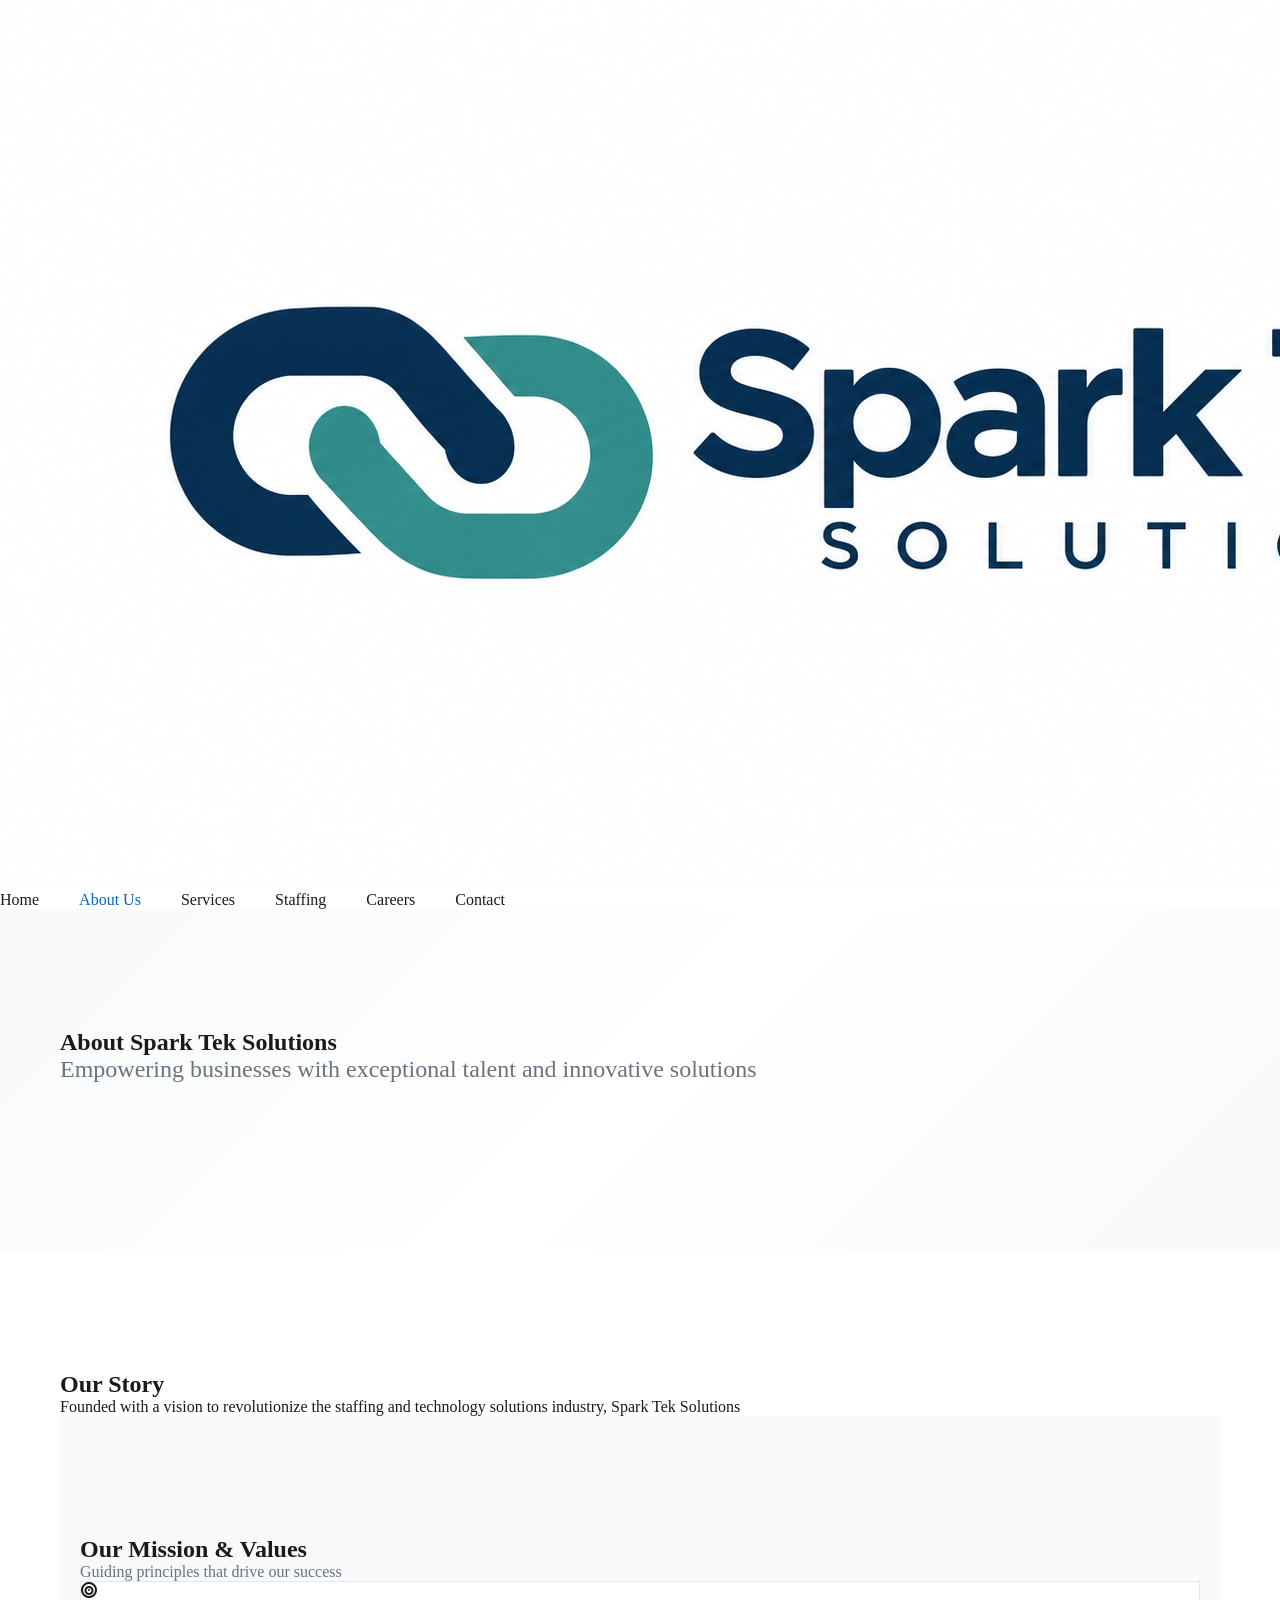
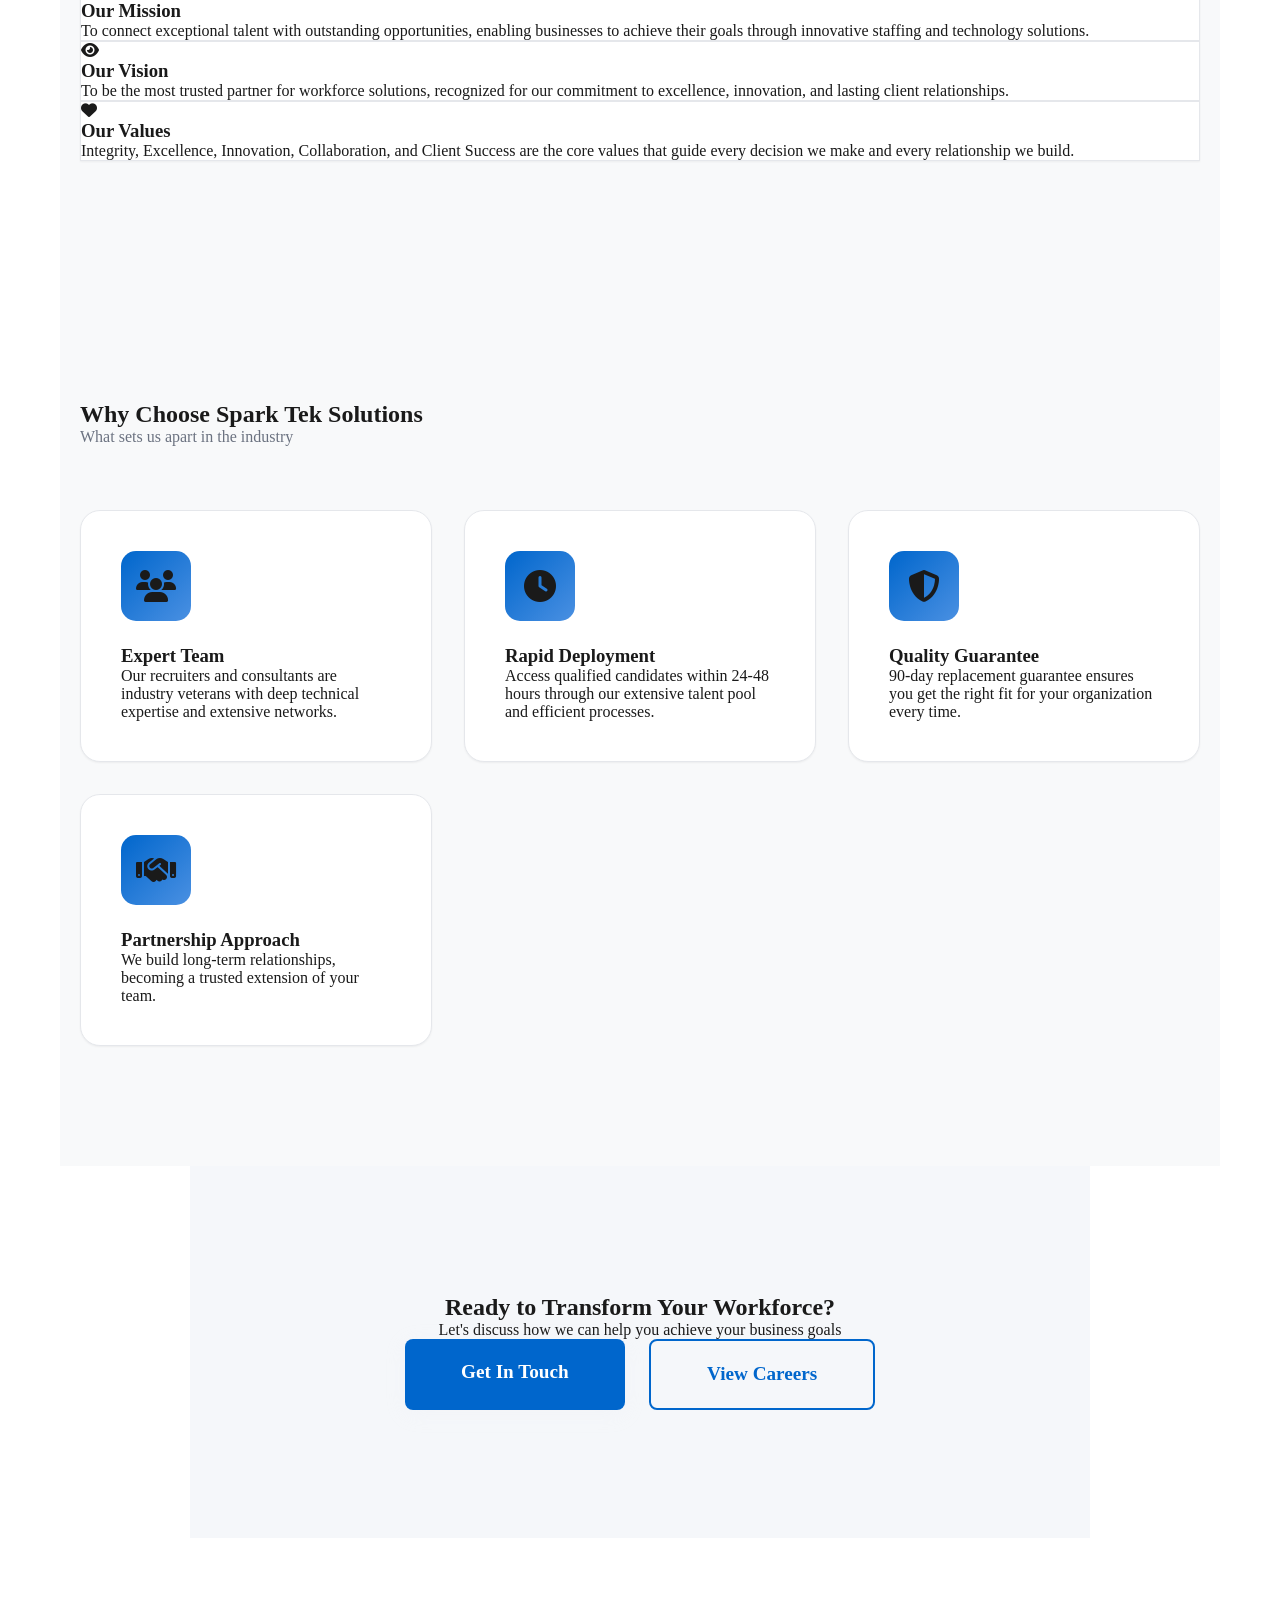
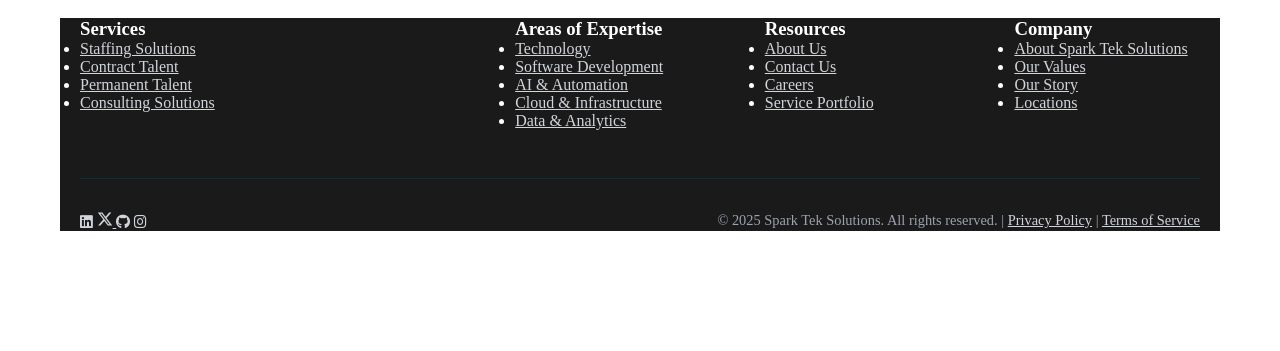
==== about.html @ add884c4 "Initial commit: Spark Tek Solutions website" ====
<!DOCTYPE html>
<html lang="en">

<head>
    <meta charset="UTF-8">
    <meta name="viewport" content="width=device-width, initial-scale=1.0, viewport-fit=cover">
    <meta name="description"
        content="About Spark Tek Solutions - Learn about our mission, values, and expert team dedicated to delivering exceptional staffing and technology solutions.">
    <meta http-equiv="X-UA-Compatible" content="IE=edge">
    <meta property="og:title" content="About Us - Spark Tek Solutions">
    <meta property="og:description" content="Empowering businesses with exceptional talent and innovative solutions">
    <meta property="og:type" content="website">
    <title>About Us - Spark Tek Solutions</title>

    <!-- Preconnect for performance -->
    <link rel="preconnect" href="https://fonts.googleapis.com">
    <link rel="preconnect" href="https://fonts.gstatic.com" crossorigin>
    <link rel="preconnect" href="https://images.unsplash.com">

    <!-- Google Fonts -->
    <link href="https://fonts.googleapis.com/css2?family=Roboto:wght@300;400;500;700;900&display=swap" rel="stylesheet">
    <link href="https://fonts.googleapis.com/css2?family=Open+Sans:wght@300;400;600;700;800&display=swap"
        rel="stylesheet">

    <!-- Font Awesome -->
    <link rel="stylesheet" href="https://cdnjs.cloudflare.com/ajax/libs/font-awesome/6.4.0/css/all.min.css">

    <!-- Main Stylesheet -->
    <link rel="stylesheet" href="styles.css">
    <link rel="stylesheet" href="light-theme.css">
</head>

<body>
    <!-- Header -->
    <header>
        <nav>
            <div class="logo">
                <img src="images/Logo_Spark_Tek_Solutions.jpeg" alt="Spark Tek Solutions">
                <span class="logo-text">Spark Tek Solutions</span>
            </div>
            <ul class="nav-menu" id="navMenu">
                <li><a href="index.html" class="nav-link">Home</a></li>
                <li><a href="about.html" class="nav-link active">About Us</a></li>
                <li><a href="services.html" class="nav-link">Services</a></li>
                <li><a href="index.html#staffing" class="nav-link">Staffing</a></li>
                <li><a href="careers.html" class="nav-link">Careers</a></li>
                <li><a href="contact.html" class="nav-link">Contact</a></li>
            </ul>
            <div class="hamburger" id="hamburger">
                <span></span>
                <span></span>
                <span></span>
            </div>
        </nav>
    </header>

    <!-- Page Hero -->
    <section class="page-hero">
        <div class="container">
            <h1>About Spark Tek Solutions</h1>
            <p class="hero-subtitle">Empowering businesses with exceptional talent and innovative solutions</p>
        </div>
    </section>

    <!-- Company Overview -->
    <section class="about-intro">
        <div class="container">
            <div class="about-content">
                <div class="about-text">
                    <h2>Our Story</h2>
                    <p>Founded with a vision to revolutionize the staffing and technology solutions industry, Spark Tek Solutions
                        <!-- Mission & Values -->
                    <section class="mission-values">
                        <div class="container">
                            <div class="section-title">
                                <h2>Our Mission & Values</h2>
                                <p class="section-subtitle">Guiding principles that drive our success</p>
                            </div>
                            <div class="values-grid">
                                <div class="value-card">
                                    <div class="value-icon">
                                        <i class="fas fa-bullseye"></i>
                                    </div>
                                    <h3>Our Mission</h3>
                                    <p>To connect exceptional talent with outstanding opportunities, enabling businesses
                                        to achieve
                                        their goals through innovative staffing and technology solutions.</p>
                                </div>
                                <div class="value-card">
                                    <div class="value-icon">
                                        <i class="fas fa-eye"></i>
                                    </div>
                                    <h3>Our Vision</h3>
                                    <p>To be the most trusted partner for workforce solutions, recognized for our
                                        commitment to
                                        excellence, innovation, and lasting client relationships.</p>
                                </div>
                                <div class="value-card">
                                    <div class="value-icon">
                                        <i class="fas fa-heart"></i>
                                    </div>
                                    <h3>Our Values</h3>
                                    <p>Integrity, Excellence, Innovation, Collaboration, and Client Success are the core
                                        values that
                                        guide every decision we make and every relationship we build.</p>
                                </div>
                            </div>
                        </div>
                    </section>

                    <!-- Why Choose Us -->
                    <section class="why-choose-us">
                        <div class="container">
                            <div class="section-title">
                                <h2>Why Choose Spark Tek Solutions</h2>
                                <p class="section-subtitle">What sets us apart in the industry</p>
                            </div>
                            <div class="features-grid">
                                <div class="feature-card fade-in-up">
                                    <div class="feature-icon">
                                        <i class="fas fa-users"></i>
                                    </div>
                                    <h3>Expert Team</h3>
                                    <p>Our recruiters and consultants are industry veterans with deep technical
                                        expertise and extensive
                                        networks.</p>
                                </div>
                                <div class="feature-card fade-in-up">
                                    <div class="feature-icon">
                                        <i class="fas fa-clock"></i>
                                    </div>
                                    <h3>Rapid Deployment</h3>
                                    <p>Access qualified candidates within 24-48 hours through our extensive talent pool
                                        and efficient
                                        processes.</p>
                                </div>
                                <div class="feature-card fade-in-up">
                                    <div class="feature-icon">
                                        <i class="fas fa-shield-alt"></i>
                                    </div>
                                    <h3>Quality Guarantee</h3>
                                    <p>90-day replacement guarantee ensures you get the right fit for your organization
                                        every time.</p>
                                </div>
                                <div class="feature-card fade-in-up">
                                    <div class="feature-icon">
                                        <i class="fas fa-handshake"></i>
                                    </div>
                                    <h3>Partnership Approach</h3>
                                    <p>We build long-term relationships, becoming a trusted extension of your team.</p>
                                </div>
                            </div>
                        </div>
                    </section>

                    <!-- CTA Section -->
                    <section class="cta-section">
                        <div class="container">
                            <div class="cta-content">
                                <h2>Ready to Transform Your Workforce?</h2>
                                <p>Let's discuss how we can help you achieve your business goals</p>
                                <div class="cta-buttons">
                                    <a href="contact.html" class="btn btn-primary btn-large">Get In Touch</a>
                                    <a href="careers.html" class="btn btn-secondary btn-large">View Careers</a>
                                </div>
                            </div>
                        </div>
                    </section>

                    <!-- Footer -->
                    <footer>
                        <div class="container">
                            <div class="footer-content">
                                <div class="footer-section">
                                    <h3>Services</h3>
                                    <ul>
                                        <li><a href="index.html#staffing">Staffing Solutions</a></li>
                                        <li><a href="index.html#staffing">Contract Talent</a></li>
                                        <li><a href="index.html#staffing">Permanent Talent</a></li>
                                        <li><a href="services.html">Consulting Solutions</a></li>
                                    </ul>
                                </div>
                                <div class="footer-section">
                                    <h3>Areas of Expertise</h3>
                                    <ul>
                                        <li><a href="index.html#staffing">Technology</a></li>
                                        <li><a href="services.html">Software Development</a></li>
                                        <li><a href="services.html">AI & Automation</a></li>
                                        <li><a href="services.html">Cloud & Infrastructure</a></li>
                                        <li><a href="services.html">Data & Analytics</a></li>
                                    </ul>
                                </div>
                                <div class="footer-section">
                                    <h3>Resources</h3>
                                    <ul>
                                        <li><a href="about.html">About Us</a></li>
                                        <li><a href="contact.html">Contact Us</a></li>
                                        <li><a href="careers.html">Careers</a></li>
                                        <li><a href="services.html">Service Portfolio</a></li>
                                    </ul>
                                </div>
                                <div class="footer-section">
                                    <h3>Company</h3>
                                    <ul>
                                        <li><a href="about.html">About Spark Tek Solutions</a></li>
                                        <li><a href="about.html">Our Values</a></li>
                                        <li><a href="about.html">Our Story</a></li>
                                        <li><a href="contact.html">Locations</a></li>
                                    </ul>
                                </div>
                            </div>
                            <div class="footer-bottom">
                                <div class="social-links">
                                    <a href="https://www.linkedin.com/company/usaurasolutions/" target="_blank"
                                        rel="noopener" aria-label="LinkedIn"><i class="fab fa-linkedin"></i></a>
                                    <a href="#" aria-label="X (Twitter)">
                                        <svg style="width: 16px; height: 16px; fill: currentColor;" viewBox="0 0 24 24"
                                            xmlns="http://www.w3.org/2000/svg">
                                            <path
                                                d="M18.244 2.25h3.308l-7.227 8.26 8.502 11.24H16.17l-5.214-6.817L4.99 21.75H1.68l7.73-8.835L1.254 2.25H8.08l4.713 6.231zm-1.161 17.52h1.833L7.084 4.126H5.117z" />
                                        </svg>
                                    </a>
                                    <a href="#" aria-label="GitHub"><i class="fab fa-github"></i></a>
                                    <a href="https://www.instagram.com/usaurasolutions?utm_source=qr&igsh=MTZ1OTdybnFpcWcwOQ=="
                                        target="_blank" rel="noopener" aria-label="Instagram"><i
                                            class="fab fa-instagram"></i></a>
                                </div>
                                <p>&copy; 2025 Spark Tek Solutions. All rights reserved. | <a href="#">Privacy Policy</a>
                                    | <a href="#">Terms of Service</a></p>
                            </div>
                        </div>
                    </footer>

                    <!-- JavaScript -->
                    <script src="script.js"></script>
</body>

</html>
---- styles.css ----
--transition: all 0.3s cubic-bezier(0.4, 0, 0.2, 1);
}

/* ==================== */
/* Custom Cursor */
/* ==================== */
.custom-cursor,
.cursor-follower {
    position: fixed;
    border-radius: 50%;
    pointer-events: none;
    z-index: 9999;
    mix-blend-mode: difference;
    transition: opacity 0.3s ease;
}

.custom-cursor {
    width: 10px;
    height: 10px;
    background: var(--text-primary);
    transform: translate(-50%, -50%);
}

.cursor-follower {
    width: 40px;
    height: 40px;
    border: 2px solid var(--text-primary);
    transform: translate(-50%, -50%);
    transition: width 0.3s ease, height 0.3s ease, border-color 0.3s ease;
}

.custom-cursor.cursor-hover {
    transform: translate(-50%, -50%) scale(1.5);
}

.cursor-follower.cursor-hover {
    width: 60px;
    height: 60px;
    border-color: var(--primary-color);
}

/* Hide default cursor */
body,
a,
button,
input,
textarea {
    cursor: none !important;
}

/* Show default cursor on mobile/tablet */
@media (max-width: 968px) {

    body,
    a,
    button,
    input,
    textarea {
        cursor: auto !important;
    }

    .custom-cursor,
    .cursor-follower {
        display: none;
    }
}

/* ==================== */
/* Reset & Base Styles */
/* ==================== */
* {
    margin: 0;
    padding: 0;
    box-sizing: border-box;
}

html {
    scroll-behavior: smooth;
    scroll-padding-top: 80px;
    font-size: 16px;
}

@media (prefers-reduced-motion: no-preference) {
    html {
        position: fixed;
        top: 0;
        left: 0;
        width: 100%;
        height: 100%;
        overflow: hidden;
        z-index: 0;
        pointer-events: none;
    }

    .shape {
        position: absolute;
        filter: blur(90px);
        opacity: 0.25;
        animation: floatShape 25s ease-in-out infinite;
    }

    .shape-1 {
        width: 500px;
        height: 500px;
        background: radial-gradient(circle, rgba(6, 182, 212, 0.25) 0%, transparent 70%);
        top: 5%;
        left: -5%;
        animation-duration: 30s;
    }

    .shape-2 {
        width: 600px;
        height: 600px;
        background: radial-gradient(circle, rgba(6, 182, 212, 0.2) 0%, transparent 70%);
        top: 50%;
        right: -5%;
        animation-duration: 35s;
        animation-delay: 5s;
    }

    .shape-3 {
        width: 450px;
        height: 450px;
        background: radial-gradient(circle, rgba(59, 130, 246, 0.18) 0%, transparent 70%);
        bottom: 10%;
        left: 10%;
        animation-duration: 32s;
        animation-delay: 10s;
    }

    .shape-4 {
        width: 550px;
        height: 550px;
        background: radial-gradient(circle, rgba(6, 182, 212, 0.22) 0%, transparent 70%);
        top: 35%;
        right: 15%;
        animation-duration: 38s;
        animation-delay: 3s;
    }

    @keyframes floatShape {

        0%,
        100% {
            transform: translate(0, 0) scale(1) rotate(0deg);
        }

        25% {
            transform: translate(40px, -40px) scale(1.1) rotate(5deg);
        }

        50% {
            transform: translate(-30px, -50px) scale(0.95) rotate(-3deg);
        }

        75% {
            transform: translate(50px, 30px) scale(1.05) rotate(8deg);
        }
    }

    .container {
        max-width: 1200px;
        margin: 0 auto;
        padding: 0 20px;
        position: relative;
        z-index: 1;
    }

    /* ==================== */
    /* Navigation */
    /* ==================== */
    .navbar {
        position: fixed;
        top: 0;
        left: 0;
        width: 100%;
        transform: scale(1.05);
    }

    .logo-text-fallback {
        font-size: 1.5rem;
        font-weight: 700;
        background: var(--accent-gradient);
        -webkit-background-clip: text;
        -webkit-text-fill-color: transparent;
        background-clip: text;
        letter-spacing: -0.5px;
        display: none;
    }

    .logo-text {
        display: none;
    }

    .nav-menu {
        display: flex;
        list-style: none;
        gap: 2.5rem;
        align-items: center;
    }

    .btn-nav-cta {
        background: var(--accent-gradient);
        color: var(--text-primary) !important;
        padding: 0.7rem 1.5rem;
        border-radius: 6px;
        font-weight: 600;
        transition: var(--transition);
    }

    .btn-nav-cta:hover {
        transform: translateY(-2px);
        box-shadow: 0 5px 20px rgba(6, 182, 212, 0.4);
    }

    .btn-nav-cta::after {
        display: none;
    }

    .nav-link {
        color: var(--text-secondary);
        text-decoration: none;
        font-weight: 500;
        transition: var(--transition);
        position: relative;
    }

    .nav-link::after {
        content: '';
        position: absolute;
        bottom: -5px;
        left: 0;
        width: 0;
        height: 2px;
        background: var(--accent-gradient);
        transition: var(--transition);
    }

    .nav-link:hover {
        color: #c084fc;
    }

    .nav-link:hover::after {
        width: 100%;
    }

    .hamburger {
        display: none;
        flex-direction: column;
        gap: 5px;
        cursor: pointer;
    }

    .hamburger span {
        width: 25px;
        height: 3px;
        background: var(--text-primary);
        transition: var(--transition);
    }

    /* ==================== */
    /* Hero Section */
    /* ==================== */
    .hero {
        position: relative;
        min-height: 100vh;
        display: flex;
        align-items: center;
        justify-content: center;
        overflow: hidden;
        padding-top: 80px;
    }

    .hero-video-bg {
        position: absolute;
        top: 0;
        left: 50%;
        transform: translateX(-50%);
        width: 80%;
        height: 120%;
        object-fit: cover;
        z-index: -2;
        opacity: 0.4;
    }

    .hero-logo-container {
        display: none;
    }

    .hero-logo {
        display: none;
    }

    .hero-background {
        position: absolute;
        top: 0;
        left: 0;
        width: 100%;
        height: 100%;
        background:
            linear-gradient(135deg, rgba(17, 24, 39, 0.92) 0%, rgba(31, 41, 55, 0.88) 50%, rgba(17, 24, 39, 0.92) 100%);
        background-size: cover;
        background-position: center;
        z-index: -1;
        overflow: hidden;
    }

    .hero-title-main {
        font-size: 3rem;
        font-weight: 600;
        line-height: 1.3;
        color: #FFFFFF;
        text-align: center;
        margin-bottom: 1.5rem;
        text-shadow: 0 2px 12px rgba(0, 0, 0, 0.3);
        max-width: 1100px;
        margin-left: auto;
        margin-right: auto;
        padding: 0 20px;
        letter-spacing: -0.02em;
    }

    .hero-subtitle-main {
        font-size: 1.25rem;
        font-weight: 400;
        color: rgba(255, 255, 255, 0.85);
        text-align: center;
        margin-bottom: 2rem;
        text-shadow: 0 2px 10px rgba(0, 0, 0, 0.2);
        letter-spacing: 0.01em;
    }

    .hero-background::before {
        content: '';
        position: absolute;
        top: 0;
        left: 0;
        right: 0;
        bottom: 0;
        background:
            repeating-linear-gradient(0deg, transparent, transparent 2px, rgba(6, 182, 212, 0.01) 2px, rgba(6, 182, 212, 0.01) 4px),
            repeating-linear-gradient(90deg, transparent, transparent 2px, rgba(14, 165, 233, 0.01) 2px, rgba(14, 165, 233, 0.01) 4px);
        background-size: 100px 100px;
        opacity: 0.5;
    }

    .hero-background::after {
        content: '';
        position: absolute;
        top: 50%;
        left: 50%;
        transform: translate(-50%, -50%);
        width: 800px;
        height: 800px;
        background:
            radial-gradient(circle at 30% 40%, rgba(6, 182, 212, 0.15) 0%, transparent 40%),
            radial-gradient(circle at 70% 60%, rgba(6, 182, 212, 0.12) 0%, transparent 40%);
        animation: pulse 8s ease-in-out infinite;
        filter: blur(60px);
    }

    @keyframes pulse {

        0%,
        100% {
            transform: translate(-50%, -50%) scale(1);
            opacity: 0.6;
        }

        50% {
            transform: translate(-50%, -50%) scale(1.15);
            opacity: 0.9;
        }
    }

    .hero-content {
        text-align: center;
        z-index: 1;
        animation: fadeInUp 1s ease-out;
        transition: transform 0.15s ease-out;
        will-change: transform;
        max-width: 1000px;
        margin: 0 auto;
    }

    .hero-badge {
        display: inline-block;
        padding: 0.6rem 1.5rem;
        background: rgba(6, 182, 212, 0.12);
        border: 1px solid rgba(6, 182, 212, 0.3);
        border-radius: 50px;
        color: #c084fc;
        font-size: 0.9rem;
        font-weight: 600;
        letter-spacing: 0.5px;
        margin-bottom: 2rem;
        text-transform: uppercase;
    }

    .hero-subtitle-new {
        font-size: 1.2rem;
        color: var(--text-secondary);
        margin-bottom: 3rem;
        line-height: 1.8;
        max-width: 800px;
        margin-left: auto;
        margin-right: auto;
    }

    .btn-secondary-new {
        background: transparent;
        color: var(--text-primary);
        border: 2px solid rgba(160, 160, 184, 0.3);
        padding: 1.2rem 3rem;
        border-radius: 8px;
        text-decoration: none;
        font-weight: 600;
        transition: all 0.3s ease;
        cursor: none !important;
        font-size: 1.1rem;
        display: inline-block;
    }

    .btn-secondary-new:hover {
        border-color: var(--text-primary);
        background: rgba(6, 182, 212, 0.08);
        transform: translateY(-2px);
    }

    .trust-badges {
        display: flex;
        gap: 3rem;
        justify-content: center;
        margin-top: 4rem;
        flex-wrap: wrap;
    }

    .trust-item {
        display: flex;
        align-items: center;
        gap: 0.8rem;
        color: var(--text-secondary);
        font-size: 0.95rem;
    }

    .trust-item i {
        color: var(--secondary-color);
        font-size: 1.2rem;
    }

    @keyframes fadeInUp {
        from {
            opacity: 0;
            transform: translateY(30px);
        }

        to {
            opacity: 1;
            transform: translateY(0);
        }
    }

    .hero-title {
        font-size: 5rem;
        font-weight: 700;
        margin-bottom: 2rem;
        line-height: 1.1;
        max-width: 1100px;
        color: var(--text-primary);
    }

    .gradient-text {
        background: var(--accent-gradient);
        -webkit-background-clip: text;
        -webkit-text-fill-color: transparent;
        background-clip: text;
    }

    .hero-subtitle {
        font-size: 1.5rem;
        color: var(--text-secondary);
        margin-bottom: 3rem;
        font-weight: 400;
    }

    .hero-description {
        font-size: 1.2rem;
        color: var(--text-secondary);
        max-width: 700px;
        margin: 0 auto 2.5rem;
        line-height: 1.8;
    }

    .hero-buttons {
        display: flex;
        gap: 1.5rem;
        justify-content: center;
        flex-wrap: wrap;
    }

    .btn {
        padding: 1.2rem 3rem;
        border-radius: 8px;
        text-decoration: none;
        font-weight: 600;
        transition: all 0.3s ease;
        cursor: none !important;
        border: none;
        font-size: 1.1rem;
        display: inline-block;
        will-change: transform;
    }

    .btn-primary {
        background: var(--text-primary);
        color: var(--dark-bg);
        box-shadow: 0 4px 20px rgba(232, 232, 240, 0.15);
    }

    .btn-primary:hover {
        transform: translateY(-2px);
        box-shadow: 0 6px 30px rgba(232, 232, 240, 0.25);
        background: #f5f5f7;
    }

    .btn-large {
        padding: 1.4rem 3.5rem;
        font-size: 1.2rem;
    }

    .btn-full {
        width: 100%;
    }

    .scroll-indicator {
        position: absolute;
        bottom: 30px;
        left: 50%;
        transform: translateX(-50%);
        animation: bounce 2s infinite;
    }

    .scroll-indicator i {
        font-size: 2rem;
        color: var(--primary-color);
    }

    @keyframes bounce {

        0%,
        20%,
        50%,
        80%,
        100% {
            transform: translateX(-50%) translateY(0);
        }

        40% {
            transform: translateX(-50%) translateY(-10px);
        }

        60% {
            transform: translateX(-50%) translateY(-5px);
        }
    }

    /* ==================== */
    /* Section Styles */
    /* ==================== */
    section {
        padding: 120px 0;
    }

    .large-title {
        font-size: 3.5rem;
        font-weight: 600;
        line-height: 1.2;
        max-width: 1100px;
        margin: 0 auto;
        text-align: center;
        color: var(--text-primary);
    }

    .large-title-dark {
        font-size: 3.5rem;
        font-weight: 600;
        line-height: 1.2;
        max-width: 900px;
        margin-bottom: 2rem;
        color: var(--text-primary);
    }

    .section-title-white {
        font-size: 3rem;
        font-weight: 600;
        margin-bottom: 3rem;
        color: var(--text-primary);
    }

    /* ==================== */
    /* Stats Bar */
    /* ==================== */
    .stats-bar {
        background: var(--card-bg);
        padding: 60px 0;
        border-top: 1px solid rgba(6, 182, 212, 0.12);
        border-bottom: 1px solid rgba(6, 182, 212, 0.12);
    }

    .stats-bar-grid {
        display: grid;
        grid-template-columns: repeat(4, 1fr);
        gap: 3rem;
        text-align: center;
    }

    .stat-item {
        padding: 1rem;
    }

    .stat-value {
        font-size: 3.5rem;
        font-weight: 700;
        background: var(--accent-gradient);
        -webkit-background-clip: text;
        -webkit-text-fill-color: transparent;
        background-clip: text;
        margin-bottom: 0.5rem;
    }

    .stat-label {
        font-size: 1rem;
        color: var(--text-secondary);
        text-transform: uppercase;
        letter-spacing: 1px;
        font-weight: 500;
    }

    /* ==================== */
    /* Intro Section */
    /* ==================== */
    .intro-section {
        padding: 100px 0 60px;
        background: var(--dark-bg);
    }

    .intro-subtitle {
        text-align: center;
        color: var(--text-secondary);
        font-size: 1.1rem;
        margin-top: 2rem;
        font-weight: 500;
    }

    .section-label {
        font-size: 0.85rem;
        color: var(--secondary-color);
        text-transform: uppercase;
        letter-spacing: 2px;
        font-weight: 700;
        margin-bottom: 1.5rem;
    }

    /* ==================== */
    /* Industries Section */
    /* ==================== */
    .industries-section {
        padding: 100px 0;
        background: var(--darker-bg);
        position: relative;
        overflow: hidden;
    }

    .industries-section::before {
        content: '';
        position: absolute;
        bottom: 0;
        left: 0;
        width: 100%;
        height: 100%;
        background-image:
            linear-gradient(90deg, rgba(6, 182, 212, 0.03) 1px, transparent 1px),
            linear-gradient(rgba(6, 182, 212, 0.03) 1px, transparent 1px);
        background-size: 80px 80px;
        opacity: 0.5;
    }

    .industries-section::after {
        content: '';
        position: absolute;
        top: 50%;
        right: 5%;
        width: 500px;
        height: 500px;
        background:
            radial-gradient(circle at center, rgba(59, 130, 246, 0.08) 0%, transparent 60%),
            url('data:image/svg+xml,<svg xmlns="http://www.w3.org/2000/svg" viewBox="0 0 200 200"><circle cx="100" cy="100" r="60" fill="none" stroke="rgba(6, 182, 212,0.1)" stroke-width="1"/><circle cx="100" cy="100" r="80" fill="none" stroke="rgba(6,182,212,0.08)" stroke-width="1"/><line x1="100" y1="40" x2="100" y2="20" stroke="rgba(6, 182, 212,0.15)" stroke-width="2"/><line x1="160" y1="100" x2="180" y2="100" stroke="rgba(6,182,212,0.12)" stroke-width="2"/><circle cx="100" cy="100" r="4" fill="rgba(6, 182, 212,0.3)"/></svg>');
        background-size: contain;
        animation: floatSlow 20s ease-in-out infinite;
        opacity: 0.6;
    }

    @keyframes floatSlow {

        0%,
        100% {
            transform: translate(0, 0) rotate(0deg);
        }

        50% {
            transform: translate(20px, -20px) rotate(10deg);
        }
    }

    .industries-grid {
        display: grid;
        grid-template-columns: repeat(auto-fit, minmax(200px, 1fr));
        gap: 2rem;
        margin-top: 3rem;
    }

    .industry-item {
        text-align: center;
        padding: 2rem 1rem;
        background: var(--card-bg);
        border-radius: 12px;
        border: 1px solid rgba(6, 182, 212, 0.12);
        transition: var(--transition);
    }

    .industry-item:hover {
        border-color: rgba(6, 182, 212, 0.4);
        transform: translateY(-5px);
        box-shadow: 0 10px 30px rgba(6, 182, 212, 0.2);
    }

    .industry-item i {
        font-size: 2.5rem;
        background: var(--accent-gradient);
        -webkit-background-clip: text;
        -webkit-text-fill-color: transparent;
        background-clip: text;
        margin-bottom: 1rem;
    }

    .industry-item h4 {
        color: var(--text-primary);
        font-size: 1.1rem;
        font-weight: 600;
    }

    /* ==================== */
    /* Services Section */
    /* ==================== */
    .services {
        background: var(--dark-bg);
        padding: 80px 0;
        position: relative;
        overflow: hidden;
    }

    .services::before {
        content: '';
        position: absolute;
        top: 0;
        left: 0;
        width: 100%;
        height: 100%;
        background-image:
            url('data:image/svg+xml,<svg xmlns="http://www.w3.org/2000/svg" viewBox="0 0 100 100"><path d="M10,50 L30,50 M70,50 L90,50 M50,10 L50,30 M50,70 L50,90" stroke="rgba(6, 182, 212,0.08)" stroke-width="1" fill="none"/><circle cx="50" cy="50" r="8" fill="none" stroke="rgba(6,182,212,0.1)" stroke-width="1"/><circle cx="10" cy="50" r="3" fill="rgba(6, 182, 212,0.15)"/><circle cx="90" cy="50" r="3" fill="rgba(6,182,212,0.12)"/></svg>');
        background-size: 120px 120px;
        opacity: 0.3;
    }

    .services::after {
        content: '';
        position: absolute;
        bottom: 10%;
        right: 10%;
        width: 600px;
        height: 600px;
        background:
            radial-gradient(circle at center, rgba(6, 182, 212, 0.1) 0%, transparent 50%),
            conic-gradient(from 45deg at 50% 50%, transparent 0deg, rgba(6, 182, 212, 0.05) 120deg, transparent 240deg);
        border-radius: 50%;
        filter: blur(50px);
        animation: rotateGlow 35s linear infinite;
    }

    @keyframes rotateGlow {
        0% {
            transform: rotate(0deg);
        }

        100% {
            transform: rotate(360deg);
        }
    }

    .services-grid {
        display: grid;
        grid-template-columns: repeat(auto-fit, minmax(350px, 1fr));
        gap: 4rem 3rem;
        max-width: 1100px;
        margin: 0 auto;
    }

    .service-card {
        padding: 0;
        border: none;
        background: transparent;
        transition: transform 0.15s ease-out;
        will-change: transform;
    }

    .service-card:hover {
        transform: translateY(-5px) !important;
    }

    .service-icon-large {
        font-size: 2.5rem;
        color: var(--text-primary);
        margin-bottom: 1.5rem;
    }

    .service-title-large {
        font-size: 2rem;
        font-weight: 600;
        margin-bottom: 0.8rem;
        color: var(--text-primary);
        line-height: 1.3;
    }

    .service-subtitle {
        font-size: 1rem;
        color: var(--text-secondary);
        text-transform: uppercase;
        letter-spacing: 1.5px;
        margin-bottom: 1.2rem;
        font-weight: 600;
    }

    .service-description-large {
        color: var(--text-secondary);
        line-height: 1.7;
        font-size: 1.1rem;
    }

    /* ==================== */
    /* About Section */
    /* ==================== */
    .about {
        background: var(--darker-bg);
        padding: 120px 0;
    }

    .about-content-new {
        max-width: 900px;
        margin: 0 auto;
    }

    .about-text-new {
        text-align: left;
    }

    .about-description-large {
        color: var(--text-secondary);
        margin-bottom: 1.8rem;
        line-height: 1.9;
        font-size: 1.2rem;
    }

    .about-description-large strong {
        color: var(--primary-color);
        font-weight: 600;
    }

    /* ==================== */
    /* Customer Spotlight */
    /* ==================== */
    .customer-spotlight {
        background: var(--dark-bg);
        padding: 120px 0;
        position: relative;
        overflow: hidden;
    }

    .customer-spotlight::before {
        content: '';
        position: absolute;
        top: 0;
        left: 0;
        width: 100%;
        height: 100%;
        background-image:
            radial-gradient(circle at 20% 30%, rgba(6, 182, 212, 0.04) 1px, transparent 1px),
            radial-gradient(circle at 80% 70%, rgba(6, 182, 212, 0.04) 1px, transparent 1px);
        background-size: 60px 60px;
        background-position: 0 0, 30px 30px;
    }

    .customer-spotlight::after {
        content: '';
        position: absolute;
        top: 50%;
        left: 50%;
        transform: translate(-50%, -50%);
        width: 900px;
        height: 900px;
        background:
            radial-gradient(circle at 30% 40%, rgba(6, 182, 212, 0.06) 0%, transparent 35%),
            radial-gradient(circle at 70% 60%, rgba(6, 182, 212, 0.06) 0%, transparent 35%),
            url('data:image/svg+xml,<svg xmlns="http://www.w3.org/2000/svg" viewBox="0 0 200 200"><polygon points="100,20 180,180 20,180" fill="none" stroke="rgba(6, 182, 212,0.06)" stroke-width="1"/><circle cx="100" cy="100" r="70" fill="none" stroke="rgba(6,182,212,0.05)" stroke-width="1"/></svg>');
        background-size: 100% 100%, 100% 100%, contain;
        animation: morphBlobs 25s ease-in-out infinite;
        opacity: 0.7;
    }

    @keyframes morphBlobs {

        0%,
        100% {
            transform: translate(-50%, -50%) scale(1) rotate(0deg);
            opacity: 0.7;
        }

        50% {
            transform: translate(-48%, -52%) scale(1.08) rotate(5deg);
            opacity: 0.9;
        }
    }

    .spotlight-label {
        font-size: 0.85rem;
        color: var(--secondary-color);
        text-transform: uppercase;
        letter-spacing: 2px;
        margin-bottom: 1.5rem;
        font-weight: 700;
    }

    .spotlight-grid {
        display: grid;
        grid-template-columns: repeat(auto-fit, minmax(320px, 1fr));
        gap: 2.5rem;
        margin-top: 3rem;
    }

    .spotlight-card {
        background: var(--card-bg);
        padding: 2.5rem;
        border-radius: 16px;
        border: 1px solid rgba(6, 182, 212, 0.15);
        transition: transform 0.15s ease-out, border-color 0.3s ease, box-shadow 0.3s ease;
        will-change: transform;
    }

    .spotlight-card:hover {
        transform: translateY(-8px);
        border-color: rgba(6, 182, 212, 0.4);
        box-shadow: 0 12px 40px rgba(6, 182, 212, 0.25);
    }

    .company-header {
        display: flex;
        align-items: center;
        gap: 1rem;
        margin-bottom: 1.5rem;
    }

    .company-logo-icon {
        width: 50px;
        height: 50px;
        background: linear-gradient(135deg, rgba(6, 182, 212, 0.1) 0%, rgba(14, 165, 233, 0.1) 100%);
        border: 1px solid rgba(6, 182, 212, 0.2);
        border-radius: 10px;
        display: flex;
        align-items: center;
        justify-content: center;
        flex-shrink: 0;
    }

    .company-logo-icon i {
        font-size: 1.3rem;
        color: var(--secondary-color);
    }

    .company-name {
        font-size: 1.1rem;
        color: var(--text-primary);
        margin: 0 0 0.25rem 0;
        font-weight: 600;
    }

    .company-type {
        font-size: 0.85rem;
        color: var(--text-secondary);
        margin: 0;
    }

    .rating-stars {
        display: flex;
        align-items: center;
        gap: 0.3rem;
        margin-bottom: 1.5rem;
    }

    .rating-stars i {
        color: #fbbf24;
        font-size: 0.9rem;
    }

    .rating-score {
        margin-left: 0.5rem;
        color: var(--text-primary);
        font-weight: 600;
        font-size: 0.95rem;
    }

    .spotlight-quote {
        margin-bottom: 1.5rem;
    }

    .spotlight-quote i {
        font-size: 2rem;
        background: var(--accent-gradient);
        -webkit-background-clip: text;
        -webkit-text-fill-color: transparent;
        background-clip: text;
        opacity: 0.5;
    }

    .spotlight-text {
        font-size: 1rem;
        line-height: 1.7;
        color: var(--text-secondary);
        margin-bottom: 1.5rem;
    }

    .spotlight-author {
        font-size: 0.9rem;
        color: var(--text-primary);
        font-weight: 600;
        padding-top: 1.5rem;
        border-top: 1px solid rgba(6, 182, 212, 0.12);
        margin-bottom: 1.5rem;
    }

    .spotlight-author span {
        color: var(--text-secondary);
        font-weight: 400;
        font-size: 0.85rem;
    }

    .spotlight-results {
        display: flex;
        gap: 1.5rem;
        flex-wrap: wrap;
    }

    .result-item {
        display: flex;
        align-items: center;
        gap: 0.5rem;
        color: var(--text-secondary);
        font-size: 0.85rem;
    }

    .result-item i {
        color: var(--secondary-color);
        font-size: 0.9rem;
    }

    /* ==================== */
    /* Insights Section */
    /* ==================== */
    .insights-section {
        padding: 120px 0;
        background: var(--darker-bg);
        position: relative;
        overflow: hidden;
    }

    .insights-section::before {
        content: '';
        position: absolute;
        top: 0;
        left: 0;
        width: 100%;
        height: 100%;
        background-image:
            url('data:image/svg+xml,<svg xmlns="http://www.w3.org/2000/svg" viewBox="0 0 200 200"><rect x="20" y="20" width="160" height="160" fill="none" stroke="rgba(6, 182, 212,0.04)" stroke-width="1"/><rect x="40" y="40" width="120" height="120" fill="none" stroke="rgba(6,182,212,0.04)" stroke-width="1"/><line x1="100" y1="0" x2="100" y2="200" stroke="rgba(6, 182, 212,0.02)" stroke-width="1"/><line x1="0" y1="100" x2="200" y2="100" stroke="rgba(6,182,212,0.02)" stroke-width="1"/></svg>');
        background-size: 150px 150px;
        opacity: 0.6;
    }

    .insights-section::after {
        content: '';
        position: absolute;
        bottom: 15%;
        right: 10%;
        width: 500px;
        height: 500px;
        background:
            radial-gradient(ellipse at center, rgba(59, 130, 246, 0.1) 0%, transparent 60%),
            radial-gradient(circle at 30% 70%, rgba(6, 182, 212, 0.08) 0%, transparent 50%);
        filter: blur(60px);
        animation: floatSlow 18s ease-in-out infinite;
    }

    .insights-header {
        display: flex;
        justify-content: space-between;
        align-items: flex-end;
        margin-bottom: 4rem;
        flex-wrap: wrap;
        gap: 2rem;
    }

    .insights-grid {
        display: grid;
        grid-template-columns: repeat(auto-fit, minmax(350px, 1fr));
        gap: 3rem;
    }

    .insight-card {
        background: var(--card-bg);
        padding: 2.5rem;
        border-radius: 12px;
        border: 1px solid rgba(6, 182, 212, 0.12);
        transition: var(--transition);
    }

    .insight-card:hover {
        transform: translateY(-5px);
        border-color: rgba(6, 182, 212, 0.3);
        box-shadow: 0 10px 30px rgba(6, 182, 212, 0.18);
    }

    .insight-category {
        font-size: 0.75rem;
        color: var(--secondary-color);
        text-transform: uppercase;
        letter-spacing: 1.5px;
        font-weight: 700;
        margin-bottom: 1.5rem;
    }

    .insight-card h3 {
        font-size: 1.5rem;
        color: var(--text-primary);
        margin-bottom: 1rem;
        line-height: 1.4;
        font-weight: 600;
    }

    .insight-card p {
        color: var(--text-secondary);
        line-height: 1.7;
        margin-bottom: 1.5rem;
    }

    .insight-link {
        color: var(--primary-color);
        text-decoration: none;
        font-weight: 600;
        display: inline-flex;
        align-items: center;
        gap: 0.5rem;
        transition: var(--transition);
    }

    .insight-link:hover {
        gap: 0.8rem;
    }

    .insight-link i {
        font-size: 0.9rem;
    }

    /* ==================== */
    /* Contact Section */
    /* ==================== */
    .contact {
        background: var(--darker-bg);
        padding: 120px 0;
        position: relative;
        overflow: hidden;
    }

    .contact::before {
        content: '';
        position: absolute;
        top: 0;
        left: 0;
        width: 100%;
        height: 100%;
        background-image:
            radial-gradient(circle at 25% 25%, rgba(6, 182, 212, 0.03) 2px, transparent 2px),
            radial-gradient(circle at 75% 75%, rgba(6, 182, 212, 0.03) 2px, transparent 2px);
        background-size: 80px 80px;
        background-position: 0 0, 40px 40px;
    }

    .contact::after {
        content: '';
        position: absolute;
        top: 50%;
        left: 50%;
        transform: translate(-50%, -50%);
        width: 700px;
        height: 700px;
        background:
            conic-gradient(from 0deg at 50% 50%,
                rgba(6, 182, 212, 0.08) 0deg,
                transparent 90deg,
                rgba(6, 182, 212, 0.08) 180deg,
                transparent 270deg,
                rgba(6, 182, 212, 0.08) 360deg),
            radial-gradient(circle at center, rgba(59, 130, 246, 0.06) 0%, transparent 60%);
        border-radius: 50%;
        animation: spinGradient 30s linear infinite;
        filter: blur(70px);
    }

    @keyframes spinGradient {
        0% {
            transform: translate(-50%, -50%) rotate(0deg);
        }

        100% {
            transform: translate(-50%, -50%) rotate(360deg);
        }
    }

    .cta-section {
        text-align: center;
        max-width: 900px;
        margin: 0 auto 5rem;
    }

    .cta-label {
        font-size: 0.9rem;
        color: var(--text-secondary);
        text-transform: uppercase;
        letter-spacing: 2px;
        margin-bottom: 2rem;
        font-weight: 600;
    }

    .cta-title {
        font-size: 3.5rem;
        font-weight: 600;
        margin-bottom: 2rem;
        color: var(--text-primary);
        line-height: 1.2;
    }

    .cta-description {
        font-size: 1.2rem;
        color: var(--text-secondary);
        line-height: 1.8;
        margin-bottom: 3rem;
    }

    .contact-details-section {
        margin-top: 5rem;
    }

    .contact-grid-new {
        display: grid;
        grid-template-columns: repeat(3, 1fr);
        gap: 3rem;
        max-width: 900px;
        margin: 0 auto;
    }

    .contact-item-new {
        text-align: center;
    }

    .contact-icon-new {
        width: 60px;
        height: 60px;
        background: var(--card-bg);
        border: 1px solid rgba(6, 182, 212, 0.2);
        border-radius: 50%;
        display: flex;
        align-items: center;
        justify-content: center;
        margin: 0 auto 1.5rem;
    }

    .contact-icon-new i {
        font-size: 1.5rem;
        background: var(--accent-gradient);
        -webkit-background-clip: text;
        -webkit-text-fill-color: transparent;
        background-clip: text;
    }

    .contact-details-new h4 {
        margin-bottom: 0.8rem;
        color: var(--text-primary);
        font-size: 1.1rem;
    }

    .contact-details-new a,
    .contact-details-new p {
        color: var(--text-secondary);
        text-decoration: none;
        transition: var(--transition);
        font-size: 1rem;
    }

    .contact-details-new a:hover {
        color: var(--primary-color);
    }

    /* ==================== */
    /* Footer */
    /* ==================== */
    .footer {
        background: var(--dark-bg);
        border-top: 1px solid rgba(6, 182, 212, 0.12);
        padding: 5rem 0 2rem;
    }

    .footer-content {
        display: grid;
        grid-template-columns: 2fr 1fr 1fr 1fr;
        gap: 4rem;
        margin-bottom: 3rem;
    }

    .footer-logo-section {
        max-width: 350px;
    }

    .footer-logo-section .logo {
        margin-bottom: 1.5rem;
    }

    .footer-tagline {
        color: var(--primary-color);
        font-style: italic;
        font-size: 1rem;
        margin-bottom: 1rem;
        font-weight: 600;
    }

    .footer-description {
        color: var(--text-secondary);
        line-height: 1.7;
        margin-bottom: 2rem;
    }

    .social-links-footer {
        display: flex;
        gap: 1rem;
    }

    .social-links-footer .social-link {
        width: 40px;
        height: 40px;
        background: var(--card-bg);
        border: 1px solid rgba(6, 182, 212, 0.2);
        border-radius: 50%;
        display: flex;
        align-items: center;
        justify-content: center;
        color: var(--text-secondary);
        text-decoration: none;
        transition: var(--transition);
    }

    .social-links-footer .social-link:hover {
        background: var(--accent-gradient);
        color: white;
        border-color: transparent;
        transform: translateY(-3px);
    }

    .footer-links-group h4 {
        color: var(--text-primary);
        margin-bottom: 1.5rem;
        font-size: 1.1rem;
        font-weight: 700;
    }

    .footer-links-group ul {
        list-style: none;
    }

    .footer-links-group li {
        margin-bottom: 1rem;
    }

    .footer-links-group a {
        color: var(--text-secondary);
        text-decoration: none;
        transition: var(--transition);
        font-size: 0.95rem;
    }

    .footer-links-group a:hover {
        color: var(--primary-color);
        padding-left: 5px;
    }

    .footer-bottom {
        display: flex;
        justify-content: space-between;
        align-items: center;
        padding-top: 2rem;
        border-top: 1px solid rgba(6, 182, 212, 0.12);
        color: var(--text-secondary);
        font-size: 0.9rem;
        flex-wrap: wrap;
        gap: 2rem;
    }

    .footer-bottom-links {
        display: flex;
        gap: 2rem;
    }

    .footer-bottom-links a {
        color: var(--text-secondary);
        text-decoration: none;
        transition: var(--transition);
    }

    .footer-bottom-links a:hover {
        color: var(--primary-color);
    }

    /* ==================== */
    /* Responsive Design */
    /* ==================== */
    @media (max-width: 968px) {
        .nav-menu {
            position: fixed;
            top: 80px;
            left: -100%;
            flex-direction: column;
            background: rgba(10, 10, 20, 0.98);
            width: 100%;
            padding: 2rem;
            transition: var(--transition);
            border-bottom: 1px solid rgba(6, 182, 212, 0.2);
        }

        .nav-menu.active {
            left: 0;
        }

        .hamburger {
            display: flex;
        }

        .hero-title {
            font-size: 3rem;
        }

        .large-title,
        .large-title-dark,
        .section-title-white,
        .cta-title {
            font-size: 2.5rem;
        }

        .stats-bar-grid {
            grid-template-columns: repeat(2, 1fr);
            gap: 2rem;
        }

        .services-grid {
            grid-template-columns: 1fr;
        }

        .contact-grid-new {
            grid-template-columns: 1fr;
        }

        .industries-grid {
            grid-template-columns: repeat(2, 1fr);
        }

        .spotlight-grid {
            grid-template-columns: 1fr;
        }

        .insights-grid {
            grid-template-columns: 1fr;
        }

        .footer-content {
            grid-template-columns: 1fr;
            text-align: center;
        }

        .footer-logo-section {
            max-width: 100%;
            text-align: center;
        }

        .footer-logo-section .logo {
            justify-content: center;
        }

        .social-links-footer {
            justify-content: center;
        }

        .footer-bottom {
            flex-direction: column;
            text-align: center;
        }

        .footer-bottom-links {
            flex-direction: column;
            gap: 1rem;
        }
    }

    @media (max-width: 480px) {
        .hero-title {
            font-size: 2.2rem;
        }

        .hero-subtitle {
            font-size: 1.2rem;
        }

        .large-title,
        .large-title-dark,
        .section-title-white,
        .cta-title {
            font-size: 2rem;
        }

        .stats-bar-grid {
            grid-template-columns: 1fr;
        }

        .stat-value {
            font-size: 2.5rem;
        }

        .btn {
            width: 100%;
            padding: 1rem 2rem;
        }
    }

    /* ==================== */
    /* NEW FUTURISTIC ANIMATIONS */
    /* ==================== */

    /* Floating Animation */
    @keyframes float {

        0%,
        100% {
            transform: translateY(0px);
        }

        50% {
            transform: translateY(-20px);
        }
    }

    .float-animation {
        animation: float 6s ease-in-out infinite;
    }

    /* Glow Pulse */
    @keyframes glow-pulse {

        0%,
        100% {
            box-shadow: var(--glow-grey);
        }

        50% {
            box-shadow: var(--glow-white);
        }
    }

    .glow-pulse {
        animation: glow-pulse 3s ease-in-out infinite;
    }

    /* Fade In Up */
    @keyframes fadeInUp {
        from {
            opacity: 0;
            transform: translateY(30px);
        }

        to {
            opacity: 1;
            transform: translateY(0);
        }
    }

    .fade-in-up {
        animation: fadeInUp 0.8s ease-out forwards;
        opacity: 0;
    }

    /* Gradient Background Animation */
    @keyframes gradient-shift {
        0% {
            background-position: 0% 50%;
        }

        50% {
            background-position: 100% 50%;
        }

        100% {
            background-position: 0% 50%;
        }
    }

    .animated-gradient {
        background: linear-gradient(135deg, #2C3E50, #34495E, #95A5A6, #ECF0F1);
        background-size: 300% 300%;
        animation: gradient-shift 8s ease infinite;
    }

    /* Blob Background Effects */
    .blob-bg {
        position: absolute;
        border-radius: 50%;
        filter: blur(100px);
        opacity: 0.1;
        z-index: 0;
    }

    .blob-1 {
        width: 500px;
        height: 500px;
        background: #2563EB;
        top: -250px;
        left: -250px;
        animation: float 10s ease-in-out infinite;
    }

    .blob-2 {
        width: 400px;
        height: 400px;
        background: #0EA5E9;
        bottom: -200px;
        right: -200px;
        animation: float 12s ease-in-out infinite reverse;
    }

    .blob-3 {
        width: 350px;
        height: 350px;
        background: #3B82F6;
        top: 50%;
        right: 10%;
        animation: float 15s ease-in-out infinite;
    }

    /* Hero Split Layout */
    .hero-split {
        display: grid;
        grid-template-columns: 1fr 1fr;
        gap: 4rem;
        align-items: center;
        min-height: calc(100vh - 80px);
    }

    .hero-content {
        max-width: 600px;
    }

    .hero-description {
        font-size: 1.1rem;
        line-height: 1.8;
        color: var(--text-secondary);
        margin-bottom: 2.5rem;
    }

    .hero-stats {
        display: flex;
        gap: 2.5rem;
        margin-top: 3rem;
    }

    .stat-mini h3 {
        font-size: 2rem;
        background: var(--accent-gradient);
        -webkit-background-clip: text;
        -webkit-text-fill-color: transparent;
        margin-bottom: 0.5rem;
    }

    .stat-mini p {
        font-size: 0.9rem;
        color: var(--text-secondary);
    }

    /* Hero Graphic - Floating Elements */
    .hero-graphic {
        position: relative;
        height: 500px;
    }

    .graphic-container {
        position: relative;
        width: 100%;
        height: 100%;
    }

    .floating-card {
        position: absolute;
        border-radius: 20px;
        background: linear-gradient(135deg, rgba(44, 62, 80, 0.3), rgba(149, 165, 166, 0.2));
        backdrop-filter: blur(10px);
        border: 1px solid rgba(236, 240, 241, 0.15);
    }

    .floating-card.card-1 {
        width: 200px;
        height: 200px;
        top: 50px;
        left: 50px;
        animation: float 8s ease-in-out infinite;
    }

    .floating-card.card-2 {
        width: 150px;
        height: 150px;
        top: 150px;
        right: 100px;
        animation: float 10s ease-in-out infinite 2s;
    }

    .floating-card.card-3 {
        width: 180px;
        height: 180px;
        bottom: 100px;
        left: 150px;
        animation: float 12s ease-in-out infinite 4s;
    }

    .center-glow {
        position: absolute;
        width: 300px;
        height: 300px;
        top: 50%;
        left: 50%;
        transform: translate(-50%, -50%);
        background: radial-gradient(circle, rgba(236, 240, 241, 0.2), transparent);
        filter: blur(60px);
        animation: glow-pulse 4s ease-in-out infinite;
    }

    /* Features Section Styles */
    .features-section {
        padding: 8rem 0;
        position: relative;
    }

    .section-label {
        display: inline-block;
        font-size: 0.75rem;
        text-transform: uppercase;
        letter-spacing: 2px;
        color: var(--accent-pink);
        font-weight: 700;
        margin-bottom: 1rem;
    }

    .features-grid {
        display: grid;
        grid-template-columns: repeat(3, 1fr);
        gap: 2rem;
        margin-top: 4rem;
    }

    .feature-card {
        background: var(--card-bg);
        border: 1px solid #E2E8F0;
        border-radius: 20px;
        padding: 2.5rem;
        transition: var(--transition);
        position: relative;
        overflow: hidden;
        box-shadow: 0 1px 3px rgba(0, 0, 0, 0.05);
    }

    .feature-card::before {
        content: '';
        position: absolute;
        top: 0;
        left: 0;
        right: 0;
        height: 3px;
        background: var(--accent-gradient);
        transform: scaleX(0);
        transition: transform 0.3s ease;
    }

    .feature-card:hover::before {
        transform: scaleX(1);
    }

    .feature-card:hover {
        transform: translateY(-10px);
        border-color: var(--primary-color);
        box-shadow: 0 20px 40px rgba(6, 182, 212, 0.15);
    }

    .feature-icon {
        width: 70px;
        height: 70px;
        border-radius: 15px;
        background: var(--accent-gradient);
        display: flex;
        align-items: center;
        justify-content: center;
        font-size: 2rem;
        margin-bottom: 1.5rem;
    }

    .feature-list {
        list-style: none;
        margin-top: 1.5rem;
    }

    .feature-list li {
        color: var(--text-secondary);
        margin-bottom: 0.8rem;
        display: flex;
        align-items: center;
        gap: 0.8rem;
    }

    .feature-list i {
        color: var(--primary-color);
        font-size: 0.9rem;
    }

    /* How It Works Section */
    .how-it-works-section {
        padding: 8rem 0;
        background: linear-gradient(180deg, transparent 0%, rgba(6, 182, 212, 0.02) 50%, transparent 100%);
    }

    .steps-container {
        max-width: 1000px;
        margin: 4rem auto 0;
        display: flex;
        flex-direction: column;
        gap: 2rem;
    }

    .step-card {
        display: grid;
        grid-template-columns: 80px 1fr 80px;
        gap: 2rem;
        align-items: center;
        background: var(--card-bg);
        border: 1px solid #E2E8F0;
        border-radius: 20px;
        padding: 2.5rem;
        transition: var(--transition);
        box-shadow: 0 1px 3px rgba(0, 0, 0, 0.05);
    }

    .step-card:hover {
        transform: translateX(10px);
        border-color: var(--primary-color);
        box-shadow: 0 10px 30px rgba(6, 182, 212, 0.15);
    }

    .step-number {
        font-size: 3rem;
        font-weight: 700;
        background: var(--accent-gradient);
        -webkit-background-clip: text;
        -webkit-text-fill-color: transparent;
    }

    .step-content h3 {
        font-size: 1.5rem;
        margin-bottom: 0.8rem;
    }

    .step-content p {
        color: var(--text-secondary);
        line-height: 1.7;
    }

    .step-icon {
        width: 60px;
        height: 60px;
        border-radius: 12px;
        background: linear-gradient(135deg, rgba(44, 62, 80, 0.3), rgba(149, 165, 166, 0.2));
        display: flex;
        align-items: center;
        justify-content: center;
        font-size: 1.5rem;
        color: var(--accent-color);
    }

    .step-connector {
        width: 2px;
        height: 40px;
        background: linear-gradient(180deg, var(--primary-color), var(--accent-color));
        margin: 0 auto 0 90px;
    }

    /* Pricing Section */
    .pricing-section {
        padding: 8rem 0;
    }

    .pricing-toggle {
        display: flex;
        align-items: center;
        justify-content: center;
        gap: 1rem;
        margin: 3rem 0;
    }

    .toggle-label {
        font-size: 1.1rem;
        color: var(--text-secondary);
    }

    .switch {
        position: relative;
        display: inline-block;
        width: 60px;
        height: 30px;
    }

    .switch input {
        opacity: 0;
        width: 0;
        height: 0;
    }

    .slider {
        position: absolute;
        cursor: pointer;
        top: 0;
        left: 0;
        right: 0;
        bottom: 0;
        background: var(--card-bg);
        border: 2px solid var(--primary-color);
        border-radius: 30px;
        transition: var(--transition);
    }

    .slider:before {
        position: absolute;
        content: "";
        height: 22px;
        width: 22px;
        left: 2px;
        bottom: 2px;
        background: var(--primary-color);
        border-radius: 50%;
        transition: var(--transition);
    }

    input:checked+.slider:before {
        transform: translateX(30px);
    }

    .save-badge {
        display: inline-block;
        background: var(--accent-gradient);
        padding: 0.3rem 0.8rem;
        border-radius: 20px;
        font-size: 0.75rem;
        font-weight: 700;
        margin-left: 0.5rem;
    }

    .pricing-grid {
        display: grid;
        grid-template-columns: repeat(3, 1fr);
        gap: 2rem;
        margin-top: 3rem;
    }

    .pricing-card {
        background: var(--card-bg);
        border: 1px solid rgba(236, 240, 241, 0.1);
        border-radius: 20px;
        padding: 3rem 2.5rem;
        transition: var(--transition);
        position: relative;
    }

    .pricing-card:hover {
        transform: translateY(-10px);
        border-color: var(--accent-color);
        box-shadow: var(--glow-grey);
    }

    .pricing-card.featured {
        border: 2px solid var(--accent-color);
        background: linear-gradient(135deg, rgba(44, 62, 80, 0.2), rgba(149, 165, 166, 0.1));
        transform: scale(1.05);
    }

    .featured-badge {
        position: absolute;
        top: -15px;
        left: 50%;
        transform: translateX(-50%);
        background: var(--accent-gradient);
        padding: 0.5rem 1.5rem;
        border-radius: 20px;
        font-size: 0.85rem;
        font-weight: 700;
    }

    .plan-header {
        text-align: center;
        margin-bottom: 2rem;
    }

    .plan-header h3 {
        font-size: 1.8rem;
        margin-bottom: 0.5rem;
    }

    .plan-header p {
        color: var(--text-secondary);
    }

    .plan-price {
        text-align: center;
        margin-bottom: 2.5rem;
    }

    .currency {
        font-size: 2rem;
        vertical-align: top;
    }

    .amount {
        font-size: 4rem;
        font-weight: 700;
        background: var(--accent-gradient);
        -webkit-background-clip: text;
        -webkit-text-fill-color: transparent;
    }

    .period {
        font-size: 1rem;
        color: var(--text-secondary);
    }

    .plan-features {
        list-style: none;
        margin-bottom: 2.5rem;
    }

    .plan-features li {
        padding: 1rem 0;
        border-bottom: 1px solid rgba(255, 255, 255, 0.05);
        display: flex;
        align-items: center;
        gap: 1rem;
    }

    .plan-features i {
        color: var(--primary-color);
    }

    .pricing-card .btn {
        width: 100%;
        text-align: center;
    }

    /* Reviews Section */
    .reviews-section {
        padding: 8rem 0;
        background: linear-gradient(180deg, transparent 0%, rgba(6, 182, 212, 0.02) 50%, transparent 100%);
    }

    /* CTA Section */
    .cta-section {
        padding: 8rem 0;
        text-align: center;
    }

    .cta-content {
        max-width: 800px;
        margin: 0 auto;
    }

    .cta-title {
        font-size: 3rem;
        margin-bottom: 1.5rem;
    }

    .cta-description {
        font-size: 1.2rem;
        color: var(--text-secondary);
        line-height: 1.8;
        margin-bottom: 3rem;
    }

    .cta-buttons {
        display: flex;
        gap: 1.5rem;
        justify-content: center;
    }

    /* Responsive Design */
    @media (max-width: 1024px) {

        .hero-split,
        .features-grid,
        .pricing-grid {
            grid-template-columns: 1fr;
        }

        .step-card {
            grid-template-columns: 60px 1fr;
        }

        .step-icon {
            display: none;
        }

        .hero-graphic {
            height: 350px;
        }

        .cta-buttons {
            flex-direction: column;
        }
    }
---- light-theme.css ----
/* ==================== */
/* Robert Half Light Theme Override */
/* ==================== */

/* Override CSS Variables */
:root {
    /* Professional Blue Color Scheme */
    --primary-color: #0066CC !important;
    --secondary-color: #00A3E0 !important;
    --accent-color: #4A90E2 !important;

    /* Light Backgrounds */
    --dark-bg: #FFFFFF !important;
    --darker-bg: #F0F2F5 !important;
    --card-bg: #FFFFFF !important;

    /* Text Colors */
    --text-primary: #1A1A1A !important;
    --text-secondary: #6B7280 !important;

    /* Gradients */
    --accent-gradient: linear-gradient(135deg, #0066CC 0%, #4A90E2 100%) !important;

    /* Shadows */
    --shadow-sm: 0 1px 2px 0 rgba(0, 0, 0, 0.05) !important;
    --shadow-md: 0 4px 6px -1px rgba(0, 0, 0, 0.1) !important;
    --shadow-lg: 0 10px 15px -3px rgba(0, 0, 0, 0.1) !important;
    --shadow-glow: 0 4px 15px rgba(0, 102, 204, 0.15) !important;
    --glow-grey: 0 4px 15px rgba(0, 102, 204, 0.15) !important;
    --glow-white: 0 4px 15px rgba(0, 102, 204, 0.15) !important;
}

/* Clean White Background */
body {
    background-color: #FFFFFF !important;
    color: #1A1A1A !important;
}

/* Remove dark overlay pattern */
body::before {
    display: none !important;
}

/* Light Navigation */
.navbar {
    background: rgba(255, 255, 255, 0.95) !important;
    border-bottom: 1px solid #E5E7EB !important;
    box-shadow: 0 1px 2px 0 rgba(0, 0, 0, 0.05) !important;
}

.nav-link {
    color: #1A1A1A !important;
}

.nav-link:hover {
    color: #0066CC !important;
}

.nav-link.active {
    color: #0066CC !important;
}

/* Light Sections */
.hero {
    background: #FFFFFF !important;
}

.hero-background {
    background: linear-gradient(135deg, rgba(255, 255, 255, 0.95) 0%, rgba(248, 249, 250, 0.95) 100%) !important;
}

.page-hero {
    background: linear-gradient(135deg, #F8F9FA 0%, #FFFFFF 50%, #F8F9FA 100%) !important;
}

.about-intro,
.services-overview,
.contact-section {
    background: #FFFFFF !important;
}

.mission-values,
.staffing-section,
.why-choose-us,
.testimonials-section {
    background: #F8F9FA !important;
}

.cta-section {
    background: #F5F7FA !important;
}

/* Cards with Light Theme */
.card,
.staffing-card,
.type-card,
.service-card,
.value-card,
.feature-card,
.benefit-card,
.testimonial-card,
.job-card {
    background: #FFFFFF !important;
    border: 1px solid #E5E7EB !important;
    box-shadow: 0 1px 2px 0 rgba(0, 0, 0, 0.05) !important;
}

.card:hover,
.staffing-card:hover,
.type-card:hover,
.service-card:hover,
.value-card:hover,
.feature-card:hover,
.benefit-card:hover,
.testimonial-card:hover,
.job-card:hover {
    box-shadow: 0 4px 6px -1px rgba(0, 0, 0, 0.1) !important;
    border-color: #D1D5DB !important;
}

/* Buttons */
.btn-primary {
    background: #0066CC !important;
    color: #FFFFFF !important;
}

.btn-primary:hover {
    background: #0052A3 !important;
    box-shadow: 0 4px 15px rgba(0, 102, 204, 0.3) !important;
}

.btn-secondary {
    background: transparent !important;
    color: #0066CC !important;
    border: 2px solid #0066CC !important;
}

.btn-secondary:hover {
    background: rgba(0, 102, 204, 0.1) !important;
}

/* Form Inputs */
input,
textarea,
select {
    background: #FFFFFF !important;
    border: 1px solid #E5E7EB !important;
    color: #1A1A1A !important;
}

input:focus,
textarea:focus,
select:focus {
    border-color: #0066CC !important;
    box-shadow: 0 0 0 3px rgba(0, 102, 204, 0.1) !important;
}

input::placeholder,
textarea::placeholder {
    color: #9CA3AF !important;
}

/* Footer - Keep Dark for Contrast */
footer {
    background: #1A1A1A !important;
    color: #FFFFFF !important;
}

footer h3 {
    color: #FFFFFF !important;
}

footer a {
    color: #D1D5DB !important;
}

footer a:hover {
    color: #FFFFFF !important;
}

.footer-bottom p {
    color: #9CA3AF !important;
}

/* Hero Text for Light Background */
.hero-title,
.hero-title-main {
    color: #1A1A1A !important;
    text-shadow: none !important;
}

.hero-subtitle,
.hero-subtitle-main {
    color: #6B7280 !important;
    text-shadow: none !important;
}

/* Section Titles */
h1,
h2,
h3,
h4,
h5,
h6 {
    color: #1A1A1A !important;
}

color: #FFFFFF !important;
}

/* Testimonial Stars */
.testimonial-rating i {
    color: #F59E0B !important;
}

/* Job Search Container */
.job-search-container input {
    background: #FFFFFF !important;
    border: 1px solid #E5E7EB !important;
    color: #1A1A1A !important;
}

.job-search-container input:focus {
    border-color: #0066CC !important;
    background: #FFFFFF !important;
}

/* Ensure readability */
.section-subtitle {
    color: #6B7280 !important;
}

.highlight-text {
    color: #0066CC !important;
}
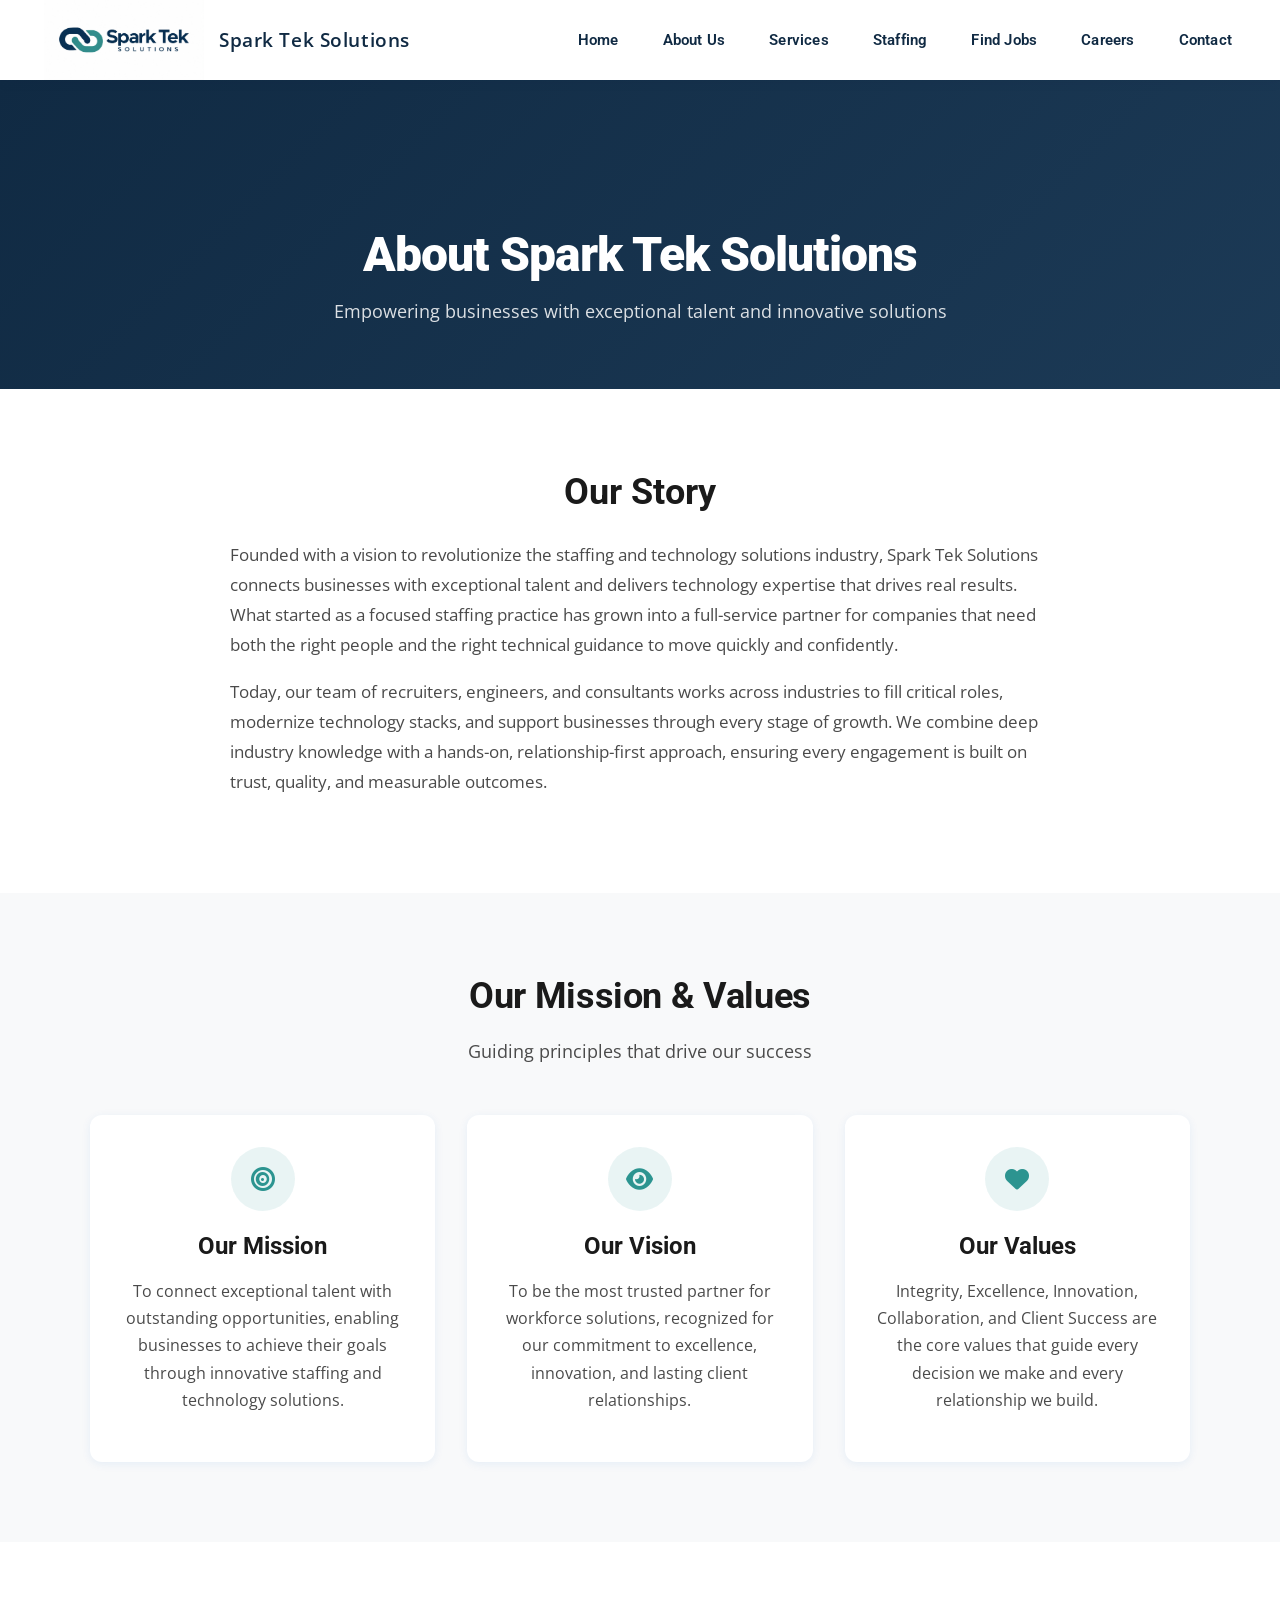
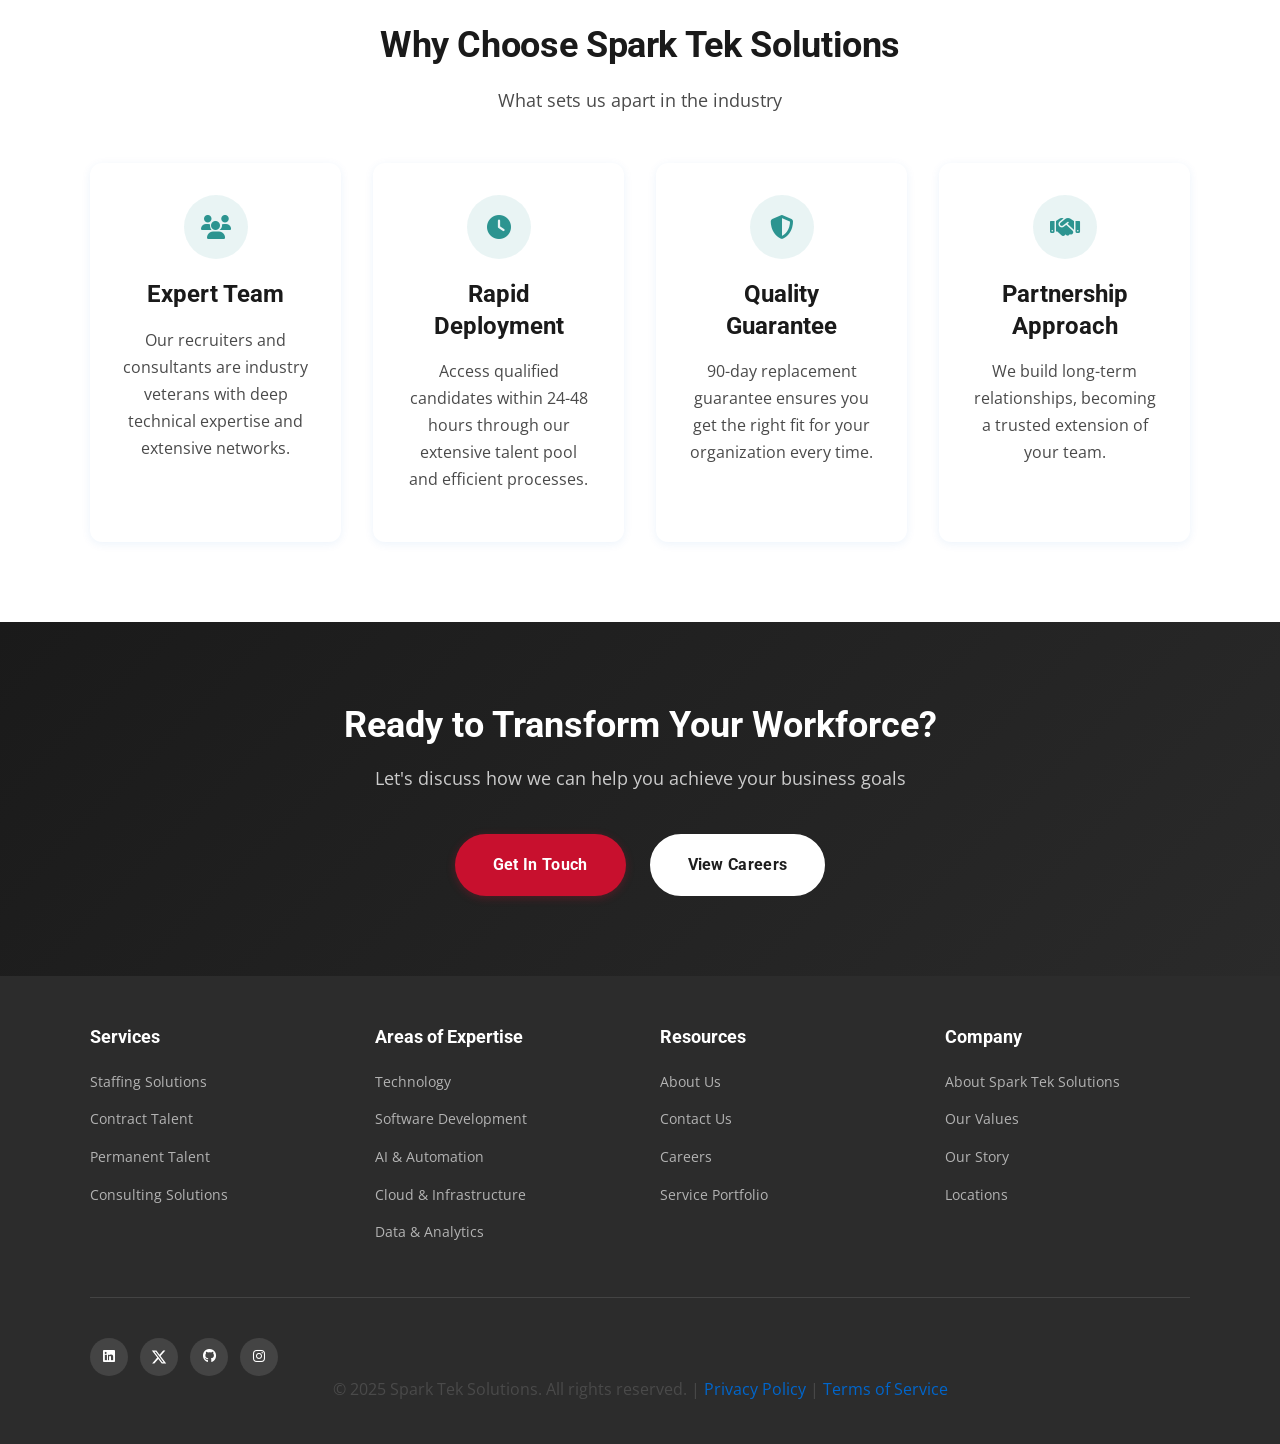
==== commit 40b0d0f8: "Fix shared stylesheet, add Find a Job search page, fix about.html corruption" ====
--- a/about.html
+++ b/about.html
@@ -12,6 +12,12 @@
     <meta property="og:type" content="website">
     <title>About Us - Spark Tek Solutions</title>
 
+    <!-- Favicon -->
+    <link rel="icon" type="image/x-icon" href="favicon.ico">
+    <link rel="icon" type="image/png" sizes="32x32" href="images/favicon-32x32.png">
+    <link rel="icon" type="image/png" sizes="16x16" href="images/favicon-16x16.png">
+    <link rel="apple-touch-icon" sizes="180x180" href="images/apple-touch-icon.png">
+
     <!-- Preconnect for performance -->
     <link rel="preconnect" href="https://fonts.googleapis.com">
     <link rel="preconnect" href="https://fonts.gstatic.com" crossorigin>
@@ -27,7 +33,6 @@
 
     <!-- Main Stylesheet -->
     <link rel="stylesheet" href="styles.css">
-    <link rel="stylesheet" href="light-theme.css">
 </head>
 
 <body>
@@ -43,6 +48,7 @@
                 <li><a href="about.html" class="nav-link active">About Us</a></li>
                 <li><a href="services.html" class="nav-link">Services</a></li>
                 <li><a href="index.html#staffing" class="nav-link">Staffing</a></li>
+                <li><a href="jobs.html" class="nav-link">Find Jobs</a></li>
                 <li><a href="careers.html" class="nav-link">Careers</a></li>
                 <li><a href="contact.html" class="nav-link">Contact</a></li>
             </ul>
@@ -68,171 +74,184 @@
             <div class="about-content">
                 <div class="about-text">
                     <h2>Our Story</h2>
-                    <p>Founded with a vision to revolutionize the staffing and technology solutions industry, Spark Tek Solutions
-                        <!-- Mission & Values -->
-                    <section class="mission-values">
-                        <div class="container">
-                            <div class="section-title">
-                                <h2>Our Mission & Values</h2>
-                                <p class="section-subtitle">Guiding principles that drive our success</p>
-                            </div>
-                            <div class="values-grid">
-                                <div class="value-card">
-                                    <div class="value-icon">
-                                        <i class="fas fa-bullseye"></i>
-                                    </div>
-                                    <h3>Our Mission</h3>
-                                    <p>To connect exceptional talent with outstanding opportunities, enabling businesses
-                                        to achieve
-                                        their goals through innovative staffing and technology solutions.</p>
-                                </div>
-                                <div class="value-card">
-                                    <div class="value-icon">
-                                        <i class="fas fa-eye"></i>
-                                    </div>
-                                    <h3>Our Vision</h3>
-                                    <p>To be the most trusted partner for workforce solutions, recognized for our
-                                        commitment to
-                                        excellence, innovation, and lasting client relationships.</p>
-                                </div>
-                                <div class="value-card">
-                                    <div class="value-icon">
-                                        <i class="fas fa-heart"></i>
-                                    </div>
-                                    <h3>Our Values</h3>
-                                    <p>Integrity, Excellence, Innovation, Collaboration, and Client Success are the core
-                                        values that
-                                        guide every decision we make and every relationship we build.</p>
-                                </div>
-                            </div>
-                        </div>
-                    </section>
-
-                    <!-- Why Choose Us -->
-                    <section class="why-choose-us">
-                        <div class="container">
-                            <div class="section-title">
-                                <h2>Why Choose Spark Tek Solutions</h2>
-                                <p class="section-subtitle">What sets us apart in the industry</p>
-                            </div>
-                            <div class="features-grid">
-                                <div class="feature-card fade-in-up">
-                                    <div class="feature-icon">
-                                        <i class="fas fa-users"></i>
-                                    </div>
-                                    <h3>Expert Team</h3>
-                                    <p>Our recruiters and consultants are industry veterans with deep technical
-                                        expertise and extensive
-                                        networks.</p>
-                                </div>
-                                <div class="feature-card fade-in-up">
-                                    <div class="feature-icon">
-                                        <i class="fas fa-clock"></i>
-                                    </div>
-                                    <h3>Rapid Deployment</h3>
-                                    <p>Access qualified candidates within 24-48 hours through our extensive talent pool
-                                        and efficient
-                                        processes.</p>
-                                </div>
-                                <div class="feature-card fade-in-up">
-                                    <div class="feature-icon">
-                                        <i class="fas fa-shield-alt"></i>
-                                    </div>
-                                    <h3>Quality Guarantee</h3>
-                                    <p>90-day replacement guarantee ensures you get the right fit for your organization
-                                        every time.</p>
-                                </div>
-                                <div class="feature-card fade-in-up">
-                                    <div class="feature-icon">
-                                        <i class="fas fa-handshake"></i>
-                                    </div>
-                                    <h3>Partnership Approach</h3>
-                                    <p>We build long-term relationships, becoming a trusted extension of your team.</p>
-                                </div>
-                            </div>
-                        </div>
-                    </section>
-
-                    <!-- CTA Section -->
-                    <section class="cta-section">
-                        <div class="container">
-                            <div class="cta-content">
-                                <h2>Ready to Transform Your Workforce?</h2>
-                                <p>Let's discuss how we can help you achieve your business goals</p>
-                                <div class="cta-buttons">
-                                    <a href="contact.html" class="btn btn-primary btn-large">Get In Touch</a>
-                                    <a href="careers.html" class="btn btn-secondary btn-large">View Careers</a>
-                                </div>
-                            </div>
-                        </div>
-                    </section>
-
-                    <!-- Footer -->
-                    <footer>
-                        <div class="container">
-                            <div class="footer-content">
-                                <div class="footer-section">
-                                    <h3>Services</h3>
-                                    <ul>
-                                        <li><a href="index.html#staffing">Staffing Solutions</a></li>
-                                        <li><a href="index.html#staffing">Contract Talent</a></li>
-                                        <li><a href="index.html#staffing">Permanent Talent</a></li>
-                                        <li><a href="services.html">Consulting Solutions</a></li>
-                                    </ul>
-                                </div>
-                                <div class="footer-section">
-                                    <h3>Areas of Expertise</h3>
-                                    <ul>
-                                        <li><a href="index.html#staffing">Technology</a></li>
-                                        <li><a href="services.html">Software Development</a></li>
-                                        <li><a href="services.html">AI & Automation</a></li>
-                                        <li><a href="services.html">Cloud & Infrastructure</a></li>
-                                        <li><a href="services.html">Data & Analytics</a></li>
-                                    </ul>
-                                </div>
-                                <div class="footer-section">
-                                    <h3>Resources</h3>
-                                    <ul>
-                                        <li><a href="about.html">About Us</a></li>
-                                        <li><a href="contact.html">Contact Us</a></li>
-                                        <li><a href="careers.html">Careers</a></li>
-                                        <li><a href="services.html">Service Portfolio</a></li>
-                                    </ul>
-                                </div>
-                                <div class="footer-section">
-                                    <h3>Company</h3>
-                                    <ul>
-                                        <li><a href="about.html">About Spark Tek Solutions</a></li>
-                                        <li><a href="about.html">Our Values</a></li>
-                                        <li><a href="about.html">Our Story</a></li>
-                                        <li><a href="contact.html">Locations</a></li>
-                                    </ul>
-                                </div>
-                            </div>
-                            <div class="footer-bottom">
-                                <div class="social-links">
-                                    <a href="https://www.linkedin.com/company/usaurasolutions/" target="_blank"
-                                        rel="noopener" aria-label="LinkedIn"><i class="fab fa-linkedin"></i></a>
-                                    <a href="#" aria-label="X (Twitter)">
-                                        <svg style="width: 16px; height: 16px; fill: currentColor;" viewBox="0 0 24 24"
-                                            xmlns="http://www.w3.org/2000/svg">
-                                            <path
-                                                d="M18.244 2.25h3.308l-7.227 8.26 8.502 11.24H16.17l-5.214-6.817L4.99 21.75H1.68l7.73-8.835L1.254 2.25H8.08l4.713 6.231zm-1.161 17.52h1.833L7.084 4.126H5.117z" />
-                                        </svg>
-                                    </a>
-                                    <a href="#" aria-label="GitHub"><i class="fab fa-github"></i></a>
-                                    <a href="https://www.instagram.com/usaurasolutions?utm_source=qr&igsh=MTZ1OTdybnFpcWcwOQ=="
-                                        target="_blank" rel="noopener" aria-label="Instagram"><i
-                                            class="fab fa-instagram"></i></a>
-                                </div>
-                                <p>&copy; 2025 Spark Tek Solutions. All rights reserved. | <a href="#">Privacy Policy</a>
-                                    | <a href="#">Terms of Service</a></p>
-                            </div>
-                        </div>
-                    </footer>
-
-                    <!-- JavaScript -->
-                    <script src="script.js"></script>
+                    <p>Founded with a vision to revolutionize the staffing and technology solutions industry, Spark
+                        Tek Solutions connects businesses with exceptional talent and delivers technology expertise
+                        that drives real results. What started as a focused staffing practice has grown into a
+                        full-service partner for companies that need both the right people and the right technical
+                        guidance to move quickly and confidently.</p>
+                    <p>Today, our team of recruiters, engineers, and consultants works across industries to fill
+                        critical roles, modernize technology stacks, and support businesses through every stage of
+                        growth. We combine deep industry knowledge with a hands-on, relationship-first approach,
+                        ensuring every engagement is built on trust, quality, and measurable outcomes.</p>
+                </div>
+            </div>
+        </div>
+    </section>
+
+    <!-- Mission & Values -->
+    <section class="mission-values">
+        <div class="container">
+            <div class="section-title">
+                <h2>Our Mission & Values</h2>
+                <p class="section-subtitle">Guiding principles that drive our success</p>
+            </div>
+            <div class="values-grid">
+                <div class="value-card">
+                    <div class="value-icon">
+                        <i class="fas fa-bullseye"></i>
+                    </div>
+                    <h3>Our Mission</h3>
+                    <p>To connect exceptional talent with outstanding opportunities, enabling businesses
+                        to achieve
+                        their goals through innovative staffing and technology solutions.</p>
+                </div>
+                <div class="value-card">
+                    <div class="value-icon">
+                        <i class="fas fa-eye"></i>
+                    </div>
+                    <h3>Our Vision</h3>
+                    <p>To be the most trusted partner for workforce solutions, recognized for our
+                        commitment to
+                        excellence, innovation, and lasting client relationships.</p>
+                </div>
+                <div class="value-card">
+                    <div class="value-icon">
+                        <i class="fas fa-heart"></i>
+                    </div>
+                    <h3>Our Values</h3>
+                    <p>Integrity, Excellence, Innovation, Collaboration, and Client Success are the core
+                        values that
+                        guide every decision we make and every relationship we build.</p>
+                </div>
+            </div>
+        </div>
+    </section>
+
+    <!-- Why Choose Us -->
+    <section class="why-choose-us">
+        <div class="container">
+            <div class="section-title">
+                <h2>Why Choose Spark Tek Solutions</h2>
+                <p class="section-subtitle">What sets us apart in the industry</p>
+            </div>
+            <div class="features-grid">
+                <div class="feature-card fade-in-up">
+                    <div class="feature-icon">
+                        <i class="fas fa-users"></i>
+                    </div>
+                    <h3>Expert Team</h3>
+                    <p>Our recruiters and consultants are industry veterans with deep technical
+                        expertise and extensive
+                        networks.</p>
+                </div>
+                <div class="feature-card fade-in-up">
+                    <div class="feature-icon">
+                        <i class="fas fa-clock"></i>
+                    </div>
+                    <h3>Rapid Deployment</h3>
+                    <p>Access qualified candidates within 24-48 hours through our extensive talent pool
+                        and efficient
+                        processes.</p>
+                </div>
+                <div class="feature-card fade-in-up">
+                    <div class="feature-icon">
+                        <i class="fas fa-shield-alt"></i>
+                    </div>
+                    <h3>Quality Guarantee</h3>
+                    <p>90-day replacement guarantee ensures you get the right fit for your organization
+                        every time.</p>
+                </div>
+                <div class="feature-card fade-in-up">
+                    <div class="feature-icon">
+                        <i class="fas fa-handshake"></i>
+                    </div>
+                    <h3>Partnership Approach</h3>
+                    <p>We build long-term relationships, becoming a trusted extension of your team.</p>
+                </div>
+            </div>
+        </div>
+    </section>
+
+    <!-- CTA Section -->
+    <section class="cta-section">
+        <div class="container">
+            <div class="cta-content">
+                <h2>Ready to Transform Your Workforce?</h2>
+                <p>Let's discuss how we can help you achieve your business goals</p>
+                <div class="cta-buttons">
+                    <a href="contact.html" class="btn btn-primary btn-large">Get In Touch</a>
+                    <a href="careers.html" class="btn btn-secondary btn-large">View Careers</a>
+                </div>
+            </div>
+        </div>
+    </section>
+
+    <!-- Footer -->
+    <footer>
+        <div class="container">
+            <div class="footer-content">
+                <div class="footer-section">
+                    <h3>Services</h3>
+                    <ul>
+                        <li><a href="index.html#staffing">Staffing Solutions</a></li>
+                        <li><a href="index.html#staffing">Contract Talent</a></li>
+                        <li><a href="index.html#staffing">Permanent Talent</a></li>
+                        <li><a href="services.html">Consulting Solutions</a></li>
+                    </ul>
+                </div>
+                <div class="footer-section">
+                    <h3>Areas of Expertise</h3>
+                    <ul>
+                        <li><a href="index.html#staffing">Technology</a></li>
+                        <li><a href="services.html">Software Development</a></li>
+                        <li><a href="services.html">AI & Automation</a></li>
+                        <li><a href="services.html">Cloud & Infrastructure</a></li>
+                        <li><a href="services.html">Data & Analytics</a></li>
+                    </ul>
+                </div>
+                <div class="footer-section">
+                    <h3>Resources</h3>
+                    <ul>
+                        <li><a href="about.html">About Us</a></li>
+                        <li><a href="contact.html">Contact Us</a></li>
+                        <li><a href="careers.html">Careers</a></li>
+                        <li><a href="services.html">Service Portfolio</a></li>
+                    </ul>
+                </div>
+                <div class="footer-section">
+                    <h3>Company</h3>
+                    <ul>
+                        <li><a href="about.html">About Spark Tek Solutions</a></li>
+                        <li><a href="about.html">Our Values</a></li>
+                        <li><a href="about.html">Our Story</a></li>
+                        <li><a href="contact.html">Locations</a></li>
+                    </ul>
+                </div>
+            </div>
+            <div class="footer-bottom">
+                <div class="social-links">
+                    <a href="https://www.linkedin.com/company/sparkteksolutions/" target="_blank"
+                        rel="noopener" aria-label="LinkedIn"><i class="fab fa-linkedin"></i></a>
+                    <a href="#" aria-label="X (Twitter)">
+                        <svg style="width: 16px; height: 16px; fill: currentColor;" viewBox="0 0 24 24"
+                            xmlns="http://www.w3.org/2000/svg">
+                            <path
+                                d="M18.244 2.25h3.308l-7.227 8.26 8.502 11.24H16.17l-5.214-6.817L4.99 21.75H1.68l7.73-8.835L1.254 2.25H8.08l4.713 6.231zm-1.161 17.52h1.833L7.084 4.126H5.117z" />
+                        </svg>
+                    </a>
+                    <a href="#" aria-label="GitHub"><i class="fab fa-github"></i></a>
+                    <a href="#"
+                        target="_blank" rel="noopener" aria-label="Instagram"><i
+                            class="fab fa-instagram"></i></a>
+                </div>
+                <p>&copy; 2025 Spark Tek Solutions. All rights reserved. | <a href="#">Privacy Policy</a>
+                    | <a href="#">Terms of Service</a></p>
+            </div>
+        </div>
+    </footer>
+
+    <!-- JavaScript -->
+    <script src="script.js"></script>
 </body>
 
 </html>
--- a/styles.css
+++ b/styles.css
@@ -1,2149 +1,2503 @@
---transition: all 0.3s cubic-bezier(0.4, 0, 0.2, 1);
-}
-
-/* ==================== */
-/* Custom Cursor */
-/* ==================== */
-.custom-cursor,
-.cursor-follower {
-    position: fixed;
-    border-radius: 50%;
-    pointer-events: none;
-    z-index: 9999;
-    mix-blend-mode: difference;
-    transition: opacity 0.3s ease;
-}
-
-.custom-cursor {
-    width: 10px;
-    height: 10px;
-    background: var(--text-primary);
-    transform: translate(-50%, -50%);
-}
-
-.cursor-follower {
-    width: 40px;
-    height: 40px;
-    border: 2px solid var(--text-primary);
-    transform: translate(-50%, -50%);
-    transition: width 0.3s ease, height 0.3s ease, border-color 0.3s ease;
-}
-
-.custom-cursor.cursor-hover {
-    transform: translate(-50%, -50%) scale(1.5);
-}
-
-.cursor-follower.cursor-hover {
-    width: 60px;
-    height: 60px;
-    border-color: var(--primary-color);
-}
-
-/* Hide default cursor */
-body,
-a,
-button,
-input,
-textarea {
-    cursor: none !important;
-}
-
-/* Show default cursor on mobile/tablet */
-@media (max-width: 968px) {
-
-    body,
-    a,
-    button,
-    input,
-    textarea {
-        cursor: auto !important;
-    }
-
-    .custom-cursor,
-    .cursor-follower {
-        display: none;
-    }
-}
-
-/* ==================== */
-/* Reset & Base Styles */
-/* ==================== */
-* {
-    margin: 0;
-    padding: 0;
-    box-sizing: border-box;
-}
-
-html {
-    scroll-behavior: smooth;
-    scroll-padding-top: 80px;
-    font-size: 16px;
-}
-
-@media (prefers-reduced-motion: no-preference) {
-    html {
-        position: fixed;
-        top: 0;
-        left: 0;
-        width: 100%;
-        height: 100%;
-        overflow: hidden;
-        z-index: 0;
-        pointer-events: none;
-    }
-
-    .shape {
-        position: absolute;
-        filter: blur(90px);
-        opacity: 0.25;
-        animation: floatShape 25s ease-in-out infinite;
-    }
-
-    .shape-1 {
-        width: 500px;
-        height: 500px;
-        background: radial-gradient(circle, rgba(6, 182, 212, 0.25) 0%, transparent 70%);
-        top: 5%;
-        left: -5%;
-        animation-duration: 30s;
-    }
-
-    .shape-2 {
-        width: 600px;
-        height: 600px;
-        background: radial-gradient(circle, rgba(6, 182, 212, 0.2) 0%, transparent 70%);
-        top: 50%;
-        right: -5%;
-        animation-duration: 35s;
-        animation-delay: 5s;
-    }
-
-    .shape-3 {
-        width: 450px;
-        height: 450px;
-        background: radial-gradient(circle, rgba(59, 130, 246, 0.18) 0%, transparent 70%);
-        bottom: 10%;
-        left: 10%;
-        animation-duration: 32s;
-        animation-delay: 10s;
-    }
-
-    .shape-4 {
-        width: 550px;
-        height: 550px;
-        background: radial-gradient(circle, rgba(6, 182, 212, 0.22) 0%, transparent 70%);
-        top: 35%;
-        right: 15%;
-        animation-duration: 38s;
-        animation-delay: 3s;
-    }
-
-    @keyframes floatShape {
-
-        0%,
-        100% {
-            transform: translate(0, 0) scale(1) rotate(0deg);
-        }
-
-        25% {
-            transform: translate(40px, -40px) scale(1.1) rotate(5deg);
-        }
-
-        50% {
-            transform: translate(-30px, -50px) scale(0.95) rotate(-3deg);
-        }
-
-        75% {
-            transform: translate(50px, 30px) scale(1.05) rotate(8deg);
-        }
-    }
-
-    .container {
-        max-width: 1200px;
-        margin: 0 auto;
-        padding: 0 20px;
-        position: relative;
-        z-index: 1;
-    }
-
-    /* ==================== */
-    /* Navigation */
-    /* ==================== */
-    .navbar {
-        position: fixed;
-        top: 0;
-        left: 0;
-        width: 100%;
-        transform: scale(1.05);
-    }
-
-    .logo-text-fallback {
-        font-size: 1.5rem;
-        font-weight: 700;
-        background: var(--accent-gradient);
-        -webkit-background-clip: text;
-        -webkit-text-fill-color: transparent;
-        background-clip: text;
-        letter-spacing: -0.5px;
-        display: none;
-    }
-
-    .logo-text {
-        display: none;
-    }
-
-    .nav-menu {
-        display: flex;
-        list-style: none;
-        gap: 2.5rem;
-        align-items: center;
-    }
-
-    .btn-nav-cta {
-        background: var(--accent-gradient);
-        color: var(--text-primary) !important;
-        padding: 0.7rem 1.5rem;
-        border-radius: 6px;
-        font-weight: 600;
-        transition: var(--transition);
-    }
-
-    .btn-nav-cta:hover {
-        transform: translateY(-2px);
-        box-shadow: 0 5px 20px rgba(6, 182, 212, 0.4);
-    }
-
-    .btn-nav-cta::after {
-        display: none;
-    }
-
-    .nav-link {
-        color: var(--text-secondary);
-        text-decoration: none;
-        font-weight: 500;
-        transition: var(--transition);
-        position: relative;
-    }
-
-    .nav-link::after {
-        content: '';
-        position: absolute;
-        bottom: -5px;
-        left: 0;
-        width: 0;
-        height: 2px;
-        background: var(--accent-gradient);
-        transition: var(--transition);
-    }
-
-    .nav-link:hover {
-        color: #c084fc;
-    }
-
-    .nav-link:hover::after {
-        width: 100%;
-    }
-
-    .hamburger {
-        display: none;
-        flex-direction: column;
-        gap: 5px;
-        cursor: pointer;
-    }
-
-    .hamburger span {
-        width: 25px;
-        height: 3px;
-        background: var(--text-primary);
-        transition: var(--transition);
-    }
-
-    /* ==================== */
-    /* Hero Section */
-    /* ==================== */
-    .hero {
-        position: relative;
-        min-height: 100vh;
-        display: flex;
-        align-items: center;
-        justify-content: center;
-        overflow: hidden;
-        padding-top: 80px;
-    }
-
-    .hero-video-bg {
-        position: absolute;
-        top: 0;
-        left: 50%;
-        transform: translateX(-50%);
-        width: 80%;
-        height: 120%;
-        object-fit: cover;
-        z-index: -2;
-        opacity: 0.4;
-    }
-
-    .hero-logo-container {
-        display: none;
-    }
-
-    .hero-logo {
-        display: none;
-    }
-
-    .hero-background {
-        position: absolute;
-        top: 0;
-        left: 0;
-        width: 100%;
-        height: 100%;
-        background:
-            linear-gradient(135deg, rgba(17, 24, 39, 0.92) 0%, rgba(31, 41, 55, 0.88) 50%, rgba(17, 24, 39, 0.92) 100%);
-        background-size: cover;
-        background-position: center;
-        z-index: -1;
-        overflow: hidden;
-    }
-
-    .hero-title-main {
-        font-size: 3rem;
-        font-weight: 600;
-        line-height: 1.3;
-        color: #FFFFFF;
-        text-align: center;
-        margin-bottom: 1.5rem;
-        text-shadow: 0 2px 12px rgba(0, 0, 0, 0.3);
-        max-width: 1100px;
-        margin-left: auto;
-        margin-right: auto;
-        padding: 0 20px;
-        letter-spacing: -0.02em;
-    }
-
-    .hero-subtitle-main {
-        font-size: 1.25rem;
-        font-weight: 400;
-        color: rgba(255, 255, 255, 0.85);
-        text-align: center;
-        margin-bottom: 2rem;
-        text-shadow: 0 2px 10px rgba(0, 0, 0, 0.2);
-        letter-spacing: 0.01em;
-    }
-
-    .hero-background::before {
-        content: '';
-        position: absolute;
-        top: 0;
-        left: 0;
-        right: 0;
-        bottom: 0;
-        background:
-            repeating-linear-gradient(0deg, transparent, transparent 2px, rgba(6, 182, 212, 0.01) 2px, rgba(6, 182, 212, 0.01) 4px),
-            repeating-linear-gradient(90deg, transparent, transparent 2px, rgba(14, 165, 233, 0.01) 2px, rgba(14, 165, 233, 0.01) 4px);
-        background-size: 100px 100px;
-        opacity: 0.5;
-    }
-
-    .hero-background::after {
-        content: '';
-        position: absolute;
-        top: 50%;
-        left: 50%;
-        transform: translate(-50%, -50%);
-        width: 800px;
-        height: 800px;
-        background:
-            radial-gradient(circle at 30% 40%, rgba(6, 182, 212, 0.15) 0%, transparent 40%),
-            radial-gradient(circle at 70% 60%, rgba(6, 182, 212, 0.12) 0%, transparent 40%);
-        animation: pulse 8s ease-in-out infinite;
-        filter: blur(60px);
-    }
-
-    @keyframes pulse {
-
-        0%,
-        100% {
-            transform: translate(-50%, -50%) scale(1);
-            opacity: 0.6;
-        }
-
-        50% {
-            transform: translate(-50%, -50%) scale(1.15);
-            opacity: 0.9;
-        }
-    }
-
-    .hero-content {
-        text-align: center;
-        z-index: 1;
-        animation: fadeInUp 1s ease-out;
-        transition: transform 0.15s ease-out;
-        will-change: transform;
-        max-width: 1000px;
-        margin: 0 auto;
-    }
-
-    .hero-badge {
-        display: inline-block;
-        padding: 0.6rem 1.5rem;
-        background: rgba(6, 182, 212, 0.12);
-        border: 1px solid rgba(6, 182, 212, 0.3);
-        border-radius: 50px;
-        color: #c084fc;
-        font-size: 0.9rem;
-        font-weight: 600;
-        letter-spacing: 0.5px;
-        margin-bottom: 2rem;
-        text-transform: uppercase;
-    }
-
-    .hero-subtitle-new {
-        font-size: 1.2rem;
-        color: var(--text-secondary);
-        margin-bottom: 3rem;
-        line-height: 1.8;
-        max-width: 800px;
-        margin-left: auto;
-        margin-right: auto;
-    }
-
-    .btn-secondary-new {
-        background: transparent;
-        color: var(--text-primary);
-        border: 2px solid rgba(160, 160, 184, 0.3);
-        padding: 1.2rem 3rem;
-        border-radius: 8px;
-        text-decoration: none;
-        font-weight: 600;
-        transition: all 0.3s ease;
-        cursor: none !important;
-        font-size: 1.1rem;
-        display: inline-block;
-    }
-
-    .btn-secondary-new:hover {
-        border-color: var(--text-primary);
-        background: rgba(6, 182, 212, 0.08);
-        transform: translateY(-2px);
-    }
-
-    .trust-badges {
-        display: flex;
-        gap: 3rem;
-        justify-content: center;
-        margin-top: 4rem;
-        flex-wrap: wrap;
-    }
-
-    .trust-item {
-        display: flex;
-        align-items: center;
-        gap: 0.8rem;
-        color: var(--text-secondary);
-        font-size: 0.95rem;
-    }
-
-    .trust-item i {
-        color: var(--secondary-color);
-        font-size: 1.2rem;
-    }
-
-    @keyframes fadeInUp {
-        from {
+﻿        /* ==================== */
+        /* CSS Variables */
+        /* ==================== */
+        :root {
+            --primary-color: #0066CC;
+            --secondary-color: #004B87;
+            --accent-color: #3399FF;
+            --white: #ffffff;
+            --black: #000000;
+            --light-blue: #F0F7FF;
+            --text-primary: #1a1a1a;
+            --text-secondary: #4a4a4a;
+            --text-light: #6b6b6b;
+            --border-color: #e0e8f0;
+            --shadow-sm: 0 2px 10px rgba(0, 102, 204, 0.08);
+            --shadow-md: 0 5px 20px rgba(0, 102, 204, 0.12);
+            --shadow-lg: 0 10px 40px rgba(0, 102, 204, 0.15);
+            /* Brand colors sampled from the Spark Tek Solutions logo */
+            --nav-navy: #102a43;
+            --nav-teal: #2c9490;
+            --header-height: 80px;
+            --header-height-mobile: 72px;
+        }
+
+        /* ==================== */
+        /* Reset & Base Styles */
+        /* ==================== */
+        * {
+            margin: 0;
+            padding: 0;
+            box-sizing: border-box;
+        }
+
+        html {
+            scroll-behavior: smooth;
+            font-size: 16px;
+            -webkit-font-smoothing: antialiased;
+            -moz-osx-font-smoothing: grayscale;
+        }
+
+        body {
+            font-family: 'Open Sans', -apple-system, BlinkMacSystemFont, 'Segoe UI', sans-serif;
+            background: var(--white);
+            color: var(--text-primary);
+            line-height: 1.6;
+            overflow-x: hidden;
+            font-size: 16px;
+            -webkit-tap-highlight-color: transparent;
+        }
+
+        /* Performance optimizations */
+        img {
+            max-width: 100%;
+            height: auto;
+            display: block;
+        }
+
+        img[loading="lazy"] {
             opacity: 0;
-            transform: translateY(30px);
-        }
-
-        to {
+            transition: opacity 0.3s;
+        }
+
+        img[loading="lazy"].loaded {
             opacity: 1;
-            transform: translateY(0);
-        }
-    }
-
-    .hero-title {
-        font-size: 5rem;
-        font-weight: 700;
-        margin-bottom: 2rem;
-        line-height: 1.1;
-        max-width: 1100px;
-        color: var(--text-primary);
-    }
-
-    .gradient-text {
-        background: var(--accent-gradient);
-        -webkit-background-clip: text;
-        -webkit-text-fill-color: transparent;
-        background-clip: text;
-    }
-
-    .hero-subtitle {
-        font-size: 1.5rem;
-        color: var(--text-secondary);
-        margin-bottom: 3rem;
-        font-weight: 400;
-    }
-
-    .hero-description {
-        font-size: 1.2rem;
-        color: var(--text-secondary);
-        max-width: 700px;
-        margin: 0 auto 2.5rem;
-        line-height: 1.8;
-    }
-
-    .hero-buttons {
-        display: flex;
-        gap: 1.5rem;
-        justify-content: center;
-        flex-wrap: wrap;
-    }
-
-    .btn {
-        padding: 1.2rem 3rem;
-        border-radius: 8px;
-        text-decoration: none;
-        font-weight: 600;
-        transition: all 0.3s ease;
-        cursor: none !important;
-        border: none;
-        font-size: 1.1rem;
-        display: inline-block;
-        will-change: transform;
-    }
-
-    .btn-primary {
-        background: var(--text-primary);
-        color: var(--dark-bg);
-        box-shadow: 0 4px 20px rgba(232, 232, 240, 0.15);
-    }
-
-    .btn-primary:hover {
-        transform: translateY(-2px);
-        box-shadow: 0 6px 30px rgba(232, 232, 240, 0.25);
-        background: #f5f5f7;
-    }
-
-    .btn-large {
-        padding: 1.4rem 3.5rem;
-        font-size: 1.2rem;
-    }
-
-    .btn-full {
-        width: 100%;
-    }
-
-    .scroll-indicator {
-        position: absolute;
-        bottom: 30px;
-        left: 50%;
-        transform: translateX(-50%);
-        animation: bounce 2s infinite;
-    }
-
-    .scroll-indicator i {
-        font-size: 2rem;
-        color: var(--primary-color);
-    }
-
-    @keyframes bounce {
-
-        0%,
-        20%,
-        50%,
-        80%,
-        100% {
-            transform: translateX(-50%) translateY(0);
-        }
-
-        40% {
-            transform: translateX(-50%) translateY(-10px);
-        }
-
-        60% {
-            transform: translateX(-50%) translateY(-5px);
-        }
-    }
-
-    /* ==================== */
-    /* Section Styles */
-    /* ==================== */
-    section {
-        padding: 120px 0;
-    }
-
-    .large-title {
-        font-size: 3.5rem;
-        font-weight: 600;
-        line-height: 1.2;
-        max-width: 1100px;
-        margin: 0 auto;
-        text-align: center;
-        color: var(--text-primary);
-    }
-
-    .large-title-dark {
-        font-size: 3.5rem;
-        font-weight: 600;
-        line-height: 1.2;
-        max-width: 900px;
-        margin-bottom: 2rem;
-        color: var(--text-primary);
-    }
-
-    .section-title-white {
-        font-size: 3rem;
-        font-weight: 600;
-        margin-bottom: 3rem;
-        color: var(--text-primary);
-    }
-
-    /* ==================== */
-    /* Stats Bar */
-    /* ==================== */
-    .stats-bar {
-        background: var(--card-bg);
-        padding: 60px 0;
-        border-top: 1px solid rgba(6, 182, 212, 0.12);
-        border-bottom: 1px solid rgba(6, 182, 212, 0.12);
-    }
-
-    .stats-bar-grid {
-        display: grid;
-        grid-template-columns: repeat(4, 1fr);
-        gap: 3rem;
-        text-align: center;
-    }
-
-    .stat-item {
-        padding: 1rem;
-    }
-
-    .stat-value {
-        font-size: 3.5rem;
-        font-weight: 700;
-        background: var(--accent-gradient);
-        -webkit-background-clip: text;
-        -webkit-text-fill-color: transparent;
-        background-clip: text;
-        margin-bottom: 0.5rem;
-    }
-
-    .stat-label {
-        font-size: 1rem;
-        color: var(--text-secondary);
-        text-transform: uppercase;
-        letter-spacing: 1px;
-        font-weight: 500;
-    }
-
-    /* ==================== */
-    /* Intro Section */
-    /* ==================== */
-    .intro-section {
-        padding: 100px 0 60px;
-        background: var(--dark-bg);
-    }
-
-    .intro-subtitle {
-        text-align: center;
-        color: var(--text-secondary);
-        font-size: 1.1rem;
-        margin-top: 2rem;
-        font-weight: 500;
-    }
-
-    .section-label {
-        font-size: 0.85rem;
-        color: var(--secondary-color);
-        text-transform: uppercase;
-        letter-spacing: 2px;
-        font-weight: 700;
-        margin-bottom: 1.5rem;
-    }
-
-    /* ==================== */
-    /* Industries Section */
-    /* ==================== */
-    .industries-section {
-        padding: 100px 0;
-        background: var(--darker-bg);
-        position: relative;
-        overflow: hidden;
-    }
-
-    .industries-section::before {
-        content: '';
-        position: absolute;
-        bottom: 0;
-        left: 0;
-        width: 100%;
-        height: 100%;
-        background-image:
-            linear-gradient(90deg, rgba(6, 182, 212, 0.03) 1px, transparent 1px),
-            linear-gradient(rgba(6, 182, 212, 0.03) 1px, transparent 1px);
-        background-size: 80px 80px;
-        opacity: 0.5;
-    }
-
-    .industries-section::after {
-        content: '';
-        position: absolute;
-        top: 50%;
-        right: 5%;
-        width: 500px;
-        height: 500px;
-        background:
-            radial-gradient(circle at center, rgba(59, 130, 246, 0.08) 0%, transparent 60%),
-            url('data:image/svg+xml,<svg xmlns="http://www.w3.org/2000/svg" viewBox="0 0 200 200"><circle cx="100" cy="100" r="60" fill="none" stroke="rgba(6, 182, 212,0.1)" stroke-width="1"/><circle cx="100" cy="100" r="80" fill="none" stroke="rgba(6,182,212,0.08)" stroke-width="1"/><line x1="100" y1="40" x2="100" y2="20" stroke="rgba(6, 182, 212,0.15)" stroke-width="2"/><line x1="160" y1="100" x2="180" y2="100" stroke="rgba(6,182,212,0.12)" stroke-width="2"/><circle cx="100" cy="100" r="4" fill="rgba(6, 182, 212,0.3)"/></svg>');
-        background-size: contain;
-        animation: floatSlow 20s ease-in-out infinite;
-        opacity: 0.6;
-    }
-
-    @keyframes floatSlow {
-
-        0%,
-        100% {
-            transform: translate(0, 0) rotate(0deg);
-        }
-
-        50% {
-            transform: translate(20px, -20px) rotate(10deg);
-        }
-    }
-
-    .industries-grid {
-        display: grid;
-        grid-template-columns: repeat(auto-fit, minmax(200px, 1fr));
-        gap: 2rem;
-        margin-top: 3rem;
-    }
-
-    .industry-item {
-        text-align: center;
-        padding: 2rem 1rem;
-        background: var(--card-bg);
-        border-radius: 12px;
-        border: 1px solid rgba(6, 182, 212, 0.12);
-        transition: var(--transition);
-    }
-
-    .industry-item:hover {
-        border-color: rgba(6, 182, 212, 0.4);
-        transform: translateY(-5px);
-        box-shadow: 0 10px 30px rgba(6, 182, 212, 0.2);
-    }
-
-    .industry-item i {
-        font-size: 2.5rem;
-        background: var(--accent-gradient);
-        -webkit-background-clip: text;
-        -webkit-text-fill-color: transparent;
-        background-clip: text;
-        margin-bottom: 1rem;
-    }
-
-    .industry-item h4 {
-        color: var(--text-primary);
-        font-size: 1.1rem;
-        font-weight: 600;
-    }
-
-    /* ==================== */
-    /* Services Section */
-    /* ==================== */
-    .services {
-        background: var(--dark-bg);
-        padding: 80px 0;
-        position: relative;
-        overflow: hidden;
-    }
-
-    .services::before {
-        content: '';
-        position: absolute;
-        top: 0;
-        left: 0;
-        width: 100%;
-        height: 100%;
-        background-image:
-            url('data:image/svg+xml,<svg xmlns="http://www.w3.org/2000/svg" viewBox="0 0 100 100"><path d="M10,50 L30,50 M70,50 L90,50 M50,10 L50,30 M50,70 L50,90" stroke="rgba(6, 182, 212,0.08)" stroke-width="1" fill="none"/><circle cx="50" cy="50" r="8" fill="none" stroke="rgba(6,182,212,0.1)" stroke-width="1"/><circle cx="10" cy="50" r="3" fill="rgba(6, 182, 212,0.15)"/><circle cx="90" cy="50" r="3" fill="rgba(6,182,212,0.12)"/></svg>');
-        background-size: 120px 120px;
-        opacity: 0.3;
-    }
-
-    .services::after {
-        content: '';
-        position: absolute;
-        bottom: 10%;
-        right: 10%;
-        width: 600px;
-        height: 600px;
-        background:
-            radial-gradient(circle at center, rgba(6, 182, 212, 0.1) 0%, transparent 50%),
-            conic-gradient(from 45deg at 50% 50%, transparent 0deg, rgba(6, 182, 212, 0.05) 120deg, transparent 240deg);
-        border-radius: 50%;
-        filter: blur(50px);
-        animation: rotateGlow 35s linear infinite;
-    }
-
-    @keyframes rotateGlow {
-        0% {
-            transform: rotate(0deg);
-        }
-
-        100% {
-            transform: rotate(360deg);
-        }
-    }
-
-    .services-grid {
-        display: grid;
-        grid-template-columns: repeat(auto-fit, minmax(350px, 1fr));
-        gap: 4rem 3rem;
-        max-width: 1100px;
-        margin: 0 auto;
-    }
-
-    .service-card {
-        padding: 0;
-        border: none;
-        background: transparent;
-        transition: transform 0.15s ease-out;
-        will-change: transform;
-    }
-
-    .service-card:hover {
-        transform: translateY(-5px) !important;
-    }
-
-    .service-icon-large {
-        font-size: 2.5rem;
-        color: var(--text-primary);
-        margin-bottom: 1.5rem;
-    }
-
-    .service-title-large {
-        font-size: 2rem;
-        font-weight: 600;
-        margin-bottom: 0.8rem;
-        color: var(--text-primary);
-        line-height: 1.3;
-    }
-
-    .service-subtitle {
-        font-size: 1rem;
-        color: var(--text-secondary);
-        text-transform: uppercase;
-        letter-spacing: 1.5px;
-        margin-bottom: 1.2rem;
-        font-weight: 600;
-    }
-
-    .service-description-large {
-        color: var(--text-secondary);
-        line-height: 1.7;
-        font-size: 1.1rem;
-    }
-
-    /* ==================== */
-    /* About Section */
-    /* ==================== */
-    .about {
-        background: var(--darker-bg);
-        padding: 120px 0;
-    }
-
-    .about-content-new {
-        max-width: 900px;
-        margin: 0 auto;
-    }
-
-    .about-text-new {
-        text-align: left;
-    }
-
-    .about-description-large {
-        color: var(--text-secondary);
-        margin-bottom: 1.8rem;
-        line-height: 1.9;
-        font-size: 1.2rem;
-    }
-
-    .about-description-large strong {
-        color: var(--primary-color);
-        font-weight: 600;
-    }
-
-    /* ==================== */
-    /* Customer Spotlight */
-    /* ==================== */
-    .customer-spotlight {
-        background: var(--dark-bg);
-        padding: 120px 0;
-        position: relative;
-        overflow: hidden;
-    }
-
-    .customer-spotlight::before {
-        content: '';
-        position: absolute;
-        top: 0;
-        left: 0;
-        width: 100%;
-        height: 100%;
-        background-image:
-            radial-gradient(circle at 20% 30%, rgba(6, 182, 212, 0.04) 1px, transparent 1px),
-            radial-gradient(circle at 80% 70%, rgba(6, 182, 212, 0.04) 1px, transparent 1px);
-        background-size: 60px 60px;
-        background-position: 0 0, 30px 30px;
-    }
-
-    .customer-spotlight::after {
-        content: '';
-        position: absolute;
-        top: 50%;
-        left: 50%;
-        transform: translate(-50%, -50%);
-        width: 900px;
-        height: 900px;
-        background:
-            radial-gradient(circle at 30% 40%, rgba(6, 182, 212, 0.06) 0%, transparent 35%),
-            radial-gradient(circle at 70% 60%, rgba(6, 182, 212, 0.06) 0%, transparent 35%),
-            url('data:image/svg+xml,<svg xmlns="http://www.w3.org/2000/svg" viewBox="0 0 200 200"><polygon points="100,20 180,180 20,180" fill="none" stroke="rgba(6, 182, 212,0.06)" stroke-width="1"/><circle cx="100" cy="100" r="70" fill="none" stroke="rgba(6,182,212,0.05)" stroke-width="1"/></svg>');
-        background-size: 100% 100%, 100% 100%, contain;
-        animation: morphBlobs 25s ease-in-out infinite;
-        opacity: 0.7;
-    }
-
-    @keyframes morphBlobs {
-
-        0%,
-        100% {
-            transform: translate(-50%, -50%) scale(1) rotate(0deg);
-            opacity: 0.7;
-        }
-
-        50% {
-            transform: translate(-48%, -52%) scale(1.08) rotate(5deg);
-            opacity: 0.9;
-        }
-    }
-
-    .spotlight-label {
-        font-size: 0.85rem;
-        color: var(--secondary-color);
-        text-transform: uppercase;
-        letter-spacing: 2px;
-        margin-bottom: 1.5rem;
-        font-weight: 700;
-    }
-
-    .spotlight-grid {
-        display: grid;
-        grid-template-columns: repeat(auto-fit, minmax(320px, 1fr));
-        gap: 2.5rem;
-        margin-top: 3rem;
-    }
-
-    .spotlight-card {
-        background: var(--card-bg);
-        padding: 2.5rem;
-        border-radius: 16px;
-        border: 1px solid rgba(6, 182, 212, 0.15);
-        transition: transform 0.15s ease-out, border-color 0.3s ease, box-shadow 0.3s ease;
-        will-change: transform;
-    }
-
-    .spotlight-card:hover {
-        transform: translateY(-8px);
-        border-color: rgba(6, 182, 212, 0.4);
-        box-shadow: 0 12px 40px rgba(6, 182, 212, 0.25);
-    }
-
-    .company-header {
-        display: flex;
-        align-items: center;
-        gap: 1rem;
-        margin-bottom: 1.5rem;
-    }
-
-    .company-logo-icon {
-        width: 50px;
-        height: 50px;
-        background: linear-gradient(135deg, rgba(6, 182, 212, 0.1) 0%, rgba(14, 165, 233, 0.1) 100%);
-        border: 1px solid rgba(6, 182, 212, 0.2);
-        border-radius: 10px;
-        display: flex;
-        align-items: center;
-        justify-content: center;
-        flex-shrink: 0;
-    }
-
-    .company-logo-icon i {
-        font-size: 1.3rem;
-        color: var(--secondary-color);
-    }
-
-    .company-name {
-        font-size: 1.1rem;
-        color: var(--text-primary);
-        margin: 0 0 0.25rem 0;
-        font-weight: 600;
-    }
-
-    .company-type {
-        font-size: 0.85rem;
-        color: var(--text-secondary);
-        margin: 0;
-    }
-
-    .rating-stars {
-        display: flex;
-        align-items: center;
-        gap: 0.3rem;
-        margin-bottom: 1.5rem;
-    }
-
-    .rating-stars i {
-        color: #fbbf24;
-        font-size: 0.9rem;
-    }
-
-    .rating-score {
-        margin-left: 0.5rem;
-        color: var(--text-primary);
-        font-weight: 600;
-        font-size: 0.95rem;
-    }
-
-    .spotlight-quote {
-        margin-bottom: 1.5rem;
-    }
-
-    .spotlight-quote i {
-        font-size: 2rem;
-        background: var(--accent-gradient);
-        -webkit-background-clip: text;
-        -webkit-text-fill-color: transparent;
-        background-clip: text;
-        opacity: 0.5;
-    }
-
-    .spotlight-text {
-        font-size: 1rem;
-        line-height: 1.7;
-        color: var(--text-secondary);
-        margin-bottom: 1.5rem;
-    }
-
-    .spotlight-author {
-        font-size: 0.9rem;
-        color: var(--text-primary);
-        font-weight: 600;
-        padding-top: 1.5rem;
-        border-top: 1px solid rgba(6, 182, 212, 0.12);
-        margin-bottom: 1.5rem;
-    }
-
-    .spotlight-author span {
-        color: var(--text-secondary);
-        font-weight: 400;
-        font-size: 0.85rem;
-    }
-
-    .spotlight-results {
-        display: flex;
-        gap: 1.5rem;
-        flex-wrap: wrap;
-    }
-
-    .result-item {
-        display: flex;
-        align-items: center;
-        gap: 0.5rem;
-        color: var(--text-secondary);
-        font-size: 0.85rem;
-    }
-
-    .result-item i {
-        color: var(--secondary-color);
-        font-size: 0.9rem;
-    }
-
-    /* ==================== */
-    /* Insights Section */
-    /* ==================== */
-    .insights-section {
-        padding: 120px 0;
-        background: var(--darker-bg);
-        position: relative;
-        overflow: hidden;
-    }
-
-    .insights-section::before {
-        content: '';
-        position: absolute;
-        top: 0;
-        left: 0;
-        width: 100%;
-        height: 100%;
-        background-image:
-            url('data:image/svg+xml,<svg xmlns="http://www.w3.org/2000/svg" viewBox="0 0 200 200"><rect x="20" y="20" width="160" height="160" fill="none" stroke="rgba(6, 182, 212,0.04)" stroke-width="1"/><rect x="40" y="40" width="120" height="120" fill="none" stroke="rgba(6,182,212,0.04)" stroke-width="1"/><line x1="100" y1="0" x2="100" y2="200" stroke="rgba(6, 182, 212,0.02)" stroke-width="1"/><line x1="0" y1="100" x2="200" y2="100" stroke="rgba(6,182,212,0.02)" stroke-width="1"/></svg>');
-        background-size: 150px 150px;
-        opacity: 0.6;
-    }
-
-    .insights-section::after {
-        content: '';
-        position: absolute;
-        bottom: 15%;
-        right: 10%;
-        width: 500px;
-        height: 500px;
-        background:
-            radial-gradient(ellipse at center, rgba(59, 130, 246, 0.1) 0%, transparent 60%),
-            radial-gradient(circle at 30% 70%, rgba(6, 182, 212, 0.08) 0%, transparent 50%);
-        filter: blur(60px);
-        animation: floatSlow 18s ease-in-out infinite;
-    }
-
-    .insights-header {
-        display: flex;
-        justify-content: space-between;
-        align-items: flex-end;
-        margin-bottom: 4rem;
-        flex-wrap: wrap;
-        gap: 2rem;
-    }
-
-    .insights-grid {
-        display: grid;
-        grid-template-columns: repeat(auto-fit, minmax(350px, 1fr));
-        gap: 3rem;
-    }
-
-    .insight-card {
-        background: var(--card-bg);
-        padding: 2.5rem;
-        border-radius: 12px;
-        border: 1px solid rgba(6, 182, 212, 0.12);
-        transition: var(--transition);
-    }
-
-    .insight-card:hover {
-        transform: translateY(-5px);
-        border-color: rgba(6, 182, 212, 0.3);
-        box-shadow: 0 10px 30px rgba(6, 182, 212, 0.18);
-    }
-
-    .insight-category {
-        font-size: 0.75rem;
-        color: var(--secondary-color);
-        text-transform: uppercase;
-        letter-spacing: 1.5px;
-        font-weight: 700;
-        margin-bottom: 1.5rem;
-    }
-
-    .insight-card h3 {
-        font-size: 1.5rem;
-        color: var(--text-primary);
-        margin-bottom: 1rem;
-        line-height: 1.4;
-        font-weight: 600;
-    }
-
-    .insight-card p {
-        color: var(--text-secondary);
-        line-height: 1.7;
-        margin-bottom: 1.5rem;
-    }
-
-    .insight-link {
-        color: var(--primary-color);
-        text-decoration: none;
-        font-weight: 600;
-        display: inline-flex;
-        align-items: center;
-        gap: 0.5rem;
-        transition: var(--transition);
-    }
-
-    .insight-link:hover {
-        gap: 0.8rem;
-    }
-
-    .insight-link i {
-        font-size: 0.9rem;
-    }
-
-    /* ==================== */
-    /* Contact Section */
-    /* ==================== */
-    .contact {
-        background: var(--darker-bg);
-        padding: 120px 0;
-        position: relative;
-        overflow: hidden;
-    }
-
-    .contact::before {
-        content: '';
-        position: absolute;
-        top: 0;
-        left: 0;
-        width: 100%;
-        height: 100%;
-        background-image:
-            radial-gradient(circle at 25% 25%, rgba(6, 182, 212, 0.03) 2px, transparent 2px),
-            radial-gradient(circle at 75% 75%, rgba(6, 182, 212, 0.03) 2px, transparent 2px);
-        background-size: 80px 80px;
-        background-position: 0 0, 40px 40px;
-    }
-
-    .contact::after {
-        content: '';
-        position: absolute;
-        top: 50%;
-        left: 50%;
-        transform: translate(-50%, -50%);
-        width: 700px;
-        height: 700px;
-        background:
-            conic-gradient(from 0deg at 50% 50%,
-                rgba(6, 182, 212, 0.08) 0deg,
-                transparent 90deg,
-                rgba(6, 182, 212, 0.08) 180deg,
-                transparent 270deg,
-                rgba(6, 182, 212, 0.08) 360deg),
-            radial-gradient(circle at center, rgba(59, 130, 246, 0.06) 0%, transparent 60%);
-        border-radius: 50%;
-        animation: spinGradient 30s linear infinite;
-        filter: blur(70px);
-    }
-
-    @keyframes spinGradient {
-        0% {
-            transform: translate(-50%, -50%) rotate(0deg);
-        }
-
-        100% {
-            transform: translate(-50%, -50%) rotate(360deg);
-        }
-    }
-
-    .cta-section {
-        text-align: center;
-        max-width: 900px;
-        margin: 0 auto 5rem;
-    }
-
-    .cta-label {
-        font-size: 0.9rem;
-        color: var(--text-secondary);
-        text-transform: uppercase;
-        letter-spacing: 2px;
-        margin-bottom: 2rem;
-        font-weight: 600;
-    }
-
-    .cta-title {
-        font-size: 3.5rem;
-        font-weight: 600;
-        margin-bottom: 2rem;
-        color: var(--text-primary);
-        line-height: 1.2;
-    }
-
-    .cta-description {
-        font-size: 1.2rem;
-        color: var(--text-secondary);
-        line-height: 1.8;
-        margin-bottom: 3rem;
-    }
-
-    .contact-details-section {
-        margin-top: 5rem;
-    }
-
-    .contact-grid-new {
-        display: grid;
-        grid-template-columns: repeat(3, 1fr);
-        gap: 3rem;
-        max-width: 900px;
-        margin: 0 auto;
-    }
-
-    .contact-item-new {
-        text-align: center;
-    }
-
-    .contact-icon-new {
-        width: 60px;
-        height: 60px;
-        background: var(--card-bg);
-        border: 1px solid rgba(6, 182, 212, 0.2);
-        border-radius: 50%;
-        display: flex;
-        align-items: center;
-        justify-content: center;
-        margin: 0 auto 1.5rem;
-    }
-
-    .contact-icon-new i {
-        font-size: 1.5rem;
-        background: var(--accent-gradient);
-        -webkit-background-clip: text;
-        -webkit-text-fill-color: transparent;
-        background-clip: text;
-    }
-
-    .contact-details-new h4 {
-        margin-bottom: 0.8rem;
-        color: var(--text-primary);
-        font-size: 1.1rem;
-    }
-
-    .contact-details-new a,
-    .contact-details-new p {
-        color: var(--text-secondary);
-        text-decoration: none;
-        transition: var(--transition);
-        font-size: 1rem;
-    }
-
-    .contact-details-new a:hover {
-        color: var(--primary-color);
-    }
-
-    /* ==================== */
-    /* Footer */
-    /* ==================== */
-    .footer {
-        background: var(--dark-bg);
-        border-top: 1px solid rgba(6, 182, 212, 0.12);
-        padding: 5rem 0 2rem;
-    }
-
-    .footer-content {
-        display: grid;
-        grid-template-columns: 2fr 1fr 1fr 1fr;
-        gap: 4rem;
-        margin-bottom: 3rem;
-    }
-
-    .footer-logo-section {
-        max-width: 350px;
-    }
-
-    .footer-logo-section .logo {
-        margin-bottom: 1.5rem;
-    }
-
-    .footer-tagline {
-        color: var(--primary-color);
-        font-style: italic;
-        font-size: 1rem;
-        margin-bottom: 1rem;
-        font-weight: 600;
-    }
-
-    .footer-description {
-        color: var(--text-secondary);
-        line-height: 1.7;
-        margin-bottom: 2rem;
-    }
-
-    .social-links-footer {
-        display: flex;
-        gap: 1rem;
-    }
-
-    .social-links-footer .social-link {
-        width: 40px;
-        height: 40px;
-        background: var(--card-bg);
-        border: 1px solid rgba(6, 182, 212, 0.2);
-        border-radius: 50%;
-        display: flex;
-        align-items: center;
-        justify-content: center;
-        color: var(--text-secondary);
-        text-decoration: none;
-        transition: var(--transition);
-    }
-
-    .social-links-footer .social-link:hover {
-        background: var(--accent-gradient);
-        color: white;
-        border-color: transparent;
-        transform: translateY(-3px);
-    }
-
-    .footer-links-group h4 {
-        color: var(--text-primary);
-        margin-bottom: 1.5rem;
-        font-size: 1.1rem;
-        font-weight: 700;
-    }
-
-    .footer-links-group ul {
-        list-style: none;
-    }
-
-    .footer-links-group li {
-        margin-bottom: 1rem;
-    }
-
-    .footer-links-group a {
-        color: var(--text-secondary);
-        text-decoration: none;
-        transition: var(--transition);
-        font-size: 0.95rem;
-    }
-
-    .footer-links-group a:hover {
-        color: var(--primary-color);
-        padding-left: 5px;
-    }
-
-    .footer-bottom {
-        display: flex;
-        justify-content: space-between;
-        align-items: center;
-        padding-top: 2rem;
-        border-top: 1px solid rgba(6, 182, 212, 0.12);
-        color: var(--text-secondary);
-        font-size: 0.9rem;
-        flex-wrap: wrap;
-        gap: 2rem;
-    }
-
-    .footer-bottom-links {
-        display: flex;
-        gap: 2rem;
-    }
-
-    .footer-bottom-links a {
-        color: var(--text-secondary);
-        text-decoration: none;
-        transition: var(--transition);
-    }
-
-    .footer-bottom-links a:hover {
-        color: var(--primary-color);
-    }
-
-    /* ==================== */
-    /* Responsive Design */
-    /* ==================== */
-    @media (max-width: 968px) {
+        }
+
+        .container {
+            max-width: 1140px;
+            margin: 0 auto;
+            padding: 0 20px;
+        }
+
+        /* ==================== */
+        /* Typography */
+        /* ==================== */
+        h1,
+        h2,
+        h3,
+        h4,
+        h5,
+        h6 {
+            font-family: 'Roboto', -apple-system, BlinkMacSystemFont, sans-serif;
+            font-weight: 700;
+            line-height: 1.3;
+            margin-bottom: 1rem;
+        }
+
+        h1 {
+            font-size: 3rem;
+            font-weight: 900;
+            color: var(--white);
+            letter-spacing: -0.02em;
+        }
+
+        h2 {
+            font-size: 2.25rem;
+            color: var(--text-primary);
+            font-weight: 700;
+        }
+
+        h3 {
+            font-size: 1.5rem;
+            color: var(--text-primary);
+            font-weight: 700;
+        }
+
+        p {
+            margin-bottom: 1rem;
+            color: var(--text-secondary);
+            font-size: 1rem;
+            line-height: 1.7;
+        }
+
+        a {
+            text-decoration: none;
+            color: var(--primary-color);
+        }
+
+        /* ==================== */
+        /* Buttons */
+        /* ==================== */
+        .btn {
+            display: inline-block;
+            padding: 14px 36px;
+            border-radius: 50px;
+            font-weight: 700;
+            text-align: center;
+            cursor: pointer;
+            border: 2px solid transparent;
+            font-size: 1rem;
+            font-family: 'Roboto', sans-serif;
+            letter-spacing: 0.3px;
+            transition: all 0.3s ease;
+        }
+
+        .btn-primary {
+            background: #C8102E;
+            color: var(--white);
+            box-shadow: 0 2px 8px rgba(200, 16, 46, 0.3);
+        }
+
+        .btn-primary:hover {
+            background: #A00D25;
+            box-shadow: 0 4px 12px rgba(200, 16, 46, 0.4);
+            transform: translateY(-2px);
+        }
+
+        .btn-secondary {
+            background: var(--white);
+            color: #1e1e1e;
+            border: 2px solid var(--white);
+        }
+
+        .btn-secondary:hover {
+            background: rgba(255, 255, 255, 0.9);
+            color: #1e1e1e;
+            border-color: var(--white);
+        }
+
+        .btn-large {
+            padding: 16px 36px;
+            font-size: 1rem;
+        }
+
+        /* ==================== */
+        /* Header & Navigation */
+        /* ==================== */
+        header {
+            position: sticky;
+            top: 0;
+            left: 0;
+            width: 100%;
+            background: rgba(255, 255, 255, 0.98);
+            z-index: 1000;
+            box-shadow: 0 1px 0 rgba(16, 42, 67, 0.08), 0 2px 12px rgba(16, 42, 67, 0.06);
+            transition: box-shadow 0.3s ease;
+        }
+
+        header.scrolled {
+            box-shadow: 0 1px 0 rgba(16, 42, 67, 0.1), 0 6px 20px rgba(16, 42, 67, 0.12);
+        }
+
+        nav {
+            display: flex;
+            justify-content: space-between;
+            align-items: center;
+            padding: 0 44px;
+            min-height: var(--header-height);
+            max-width: 1500px;
+            margin: 0 auto;
+        }
+
+        .logo {
+            display: flex;
+            align-items: center;
+            gap: 15px;
+            margin-left: 0;
+        }
+
+        .logo img {
+            width: 160px;
+            height: auto;
+            max-height: 100%;
+            object-fit: contain;
+        }
+
+        .logo-square img {
+            border-radius: 8px;
+            /* Square style */
+        }
+
+        .logo-text {
+            font-size: 1.2rem;
+            font-weight: 600;
+            color: var(--nav-navy);
+            font-family: 'Open Sans', sans-serif;
+            letter-spacing: 0.03em;
+            text-transform: none;
+            white-space: nowrap;
+        }
+
         .nav-menu {
-            position: fixed;
-            top: 80px;
-            left: -100%;
+            display: flex;
+            list-style: none;
+            gap: 2.25rem;
+            align-items: center;
+        }
+
+        .nav-link {
+            color: var(--nav-navy);
+            font-weight: 600;
+            font-size: 0.95rem;
+            position: relative;
+            padding: 8px 4px;
+            transition: color 0.2s ease;
+            letter-spacing: 0.2px;
+            font-family: 'Roboto', sans-serif;
+        }
+
+        .nav-link::after {
+            content: '';
+            position: absolute;
+            bottom: 4px;
+            left: 50%;
+            transform: translateX(-50%);
+            width: 0;
+            height: 2px;
+            background: var(--nav-teal);
+            transition: width 0.3s ease;
+        }
+
+        .nav-link:hover {
+            color: var(--nav-teal);
+        }
+
+        .nav-link.active {
+            color: var(--nav-teal);
+        }
+
+        .nav-link:hover::after,
+        .nav-link.active::after {
+            width: 100%;
+        }
+
+        .nav-cta {
+            padding: 8px 20px !important;
+            background: var(--nav-navy);
+            color: var(--white) !important;
+            border-radius: 30px;
+            transition: background 0.2s ease, color 0.2s ease, transform 0.2s ease;
+        }
+
+        .nav-cta::after {
+            display: none;
+        }
+
+        .nav-cta:hover {
+            background: var(--nav-teal);
+            color: var(--white) !important;
+            transform: translateY(-1px);
+        }
+
+        .hamburger {
+            display: none;
             flex-direction: column;
-            background: rgba(10, 10, 20, 0.98);
+            gap: 4px;
+            cursor: pointer;
+        }
+
+        .hamburger span {
+            width: 25px;
+            height: 3px;
+            background: var(--nav-navy);
+            border-radius: 2px;
+        }
+
+        /* ==================== */
+        /* Hero Section */
+        /* ==================== */
+        .hero {
+            position: relative;
+            min-height: calc(100vh - var(--header-height));
+            display: flex;
+            align-items: center;
+            background: linear-gradient(rgba(0, 0, 0, 0.6), rgba(0, 0, 0, 0.6)),
+                url('https://images.pexels.com/photos/1166643/pexels-photo-1166643.jpeg?auto=compress&cs=tinysrgb&w=1920') center/cover no-repeat fixed;
+            padding-top: 0;
+            overflow: hidden;
+        }
+
+        .hero::before {
+            content: '';
+            position: absolute;
+            top: 0;
+            left: 0;
+            right: 0;
+            bottom: 0;
+            background: linear-gradient(to right, rgba(0, 0, 0, 0.8) 0%, rgba(0, 0, 0, 0.4) 50%, transparent 100%);
+            pointer-events: none;
+            z-index: 0;
+        }
+
+        .video-background {
+            position: absolute;
+            top: 0;
+            left: 0;
             width: 100%;
+            height: 100%;
+            overflow: hidden;
+            z-index: 0;
+        }
+
+        .video-background video {
+            position: absolute;
+            top: 50%;
+            left: 50%;
+            width: 100%;
+            height: 100%;
+            object-fit: cover;
+            transform: translate(-50%, -50%);
+        }
+
+        .hero-overlay {
+            position: absolute;
+            top: 0;
+            left: 0;
+            width: 100%;
+            height: 100%;
+            background: linear-gradient(to right, rgba(0, 0, 0, 0.75) 0%, rgba(0, 0, 0, 0.45) 50%, rgba(0, 0, 0, 0.25) 100%);
+            z-index: 1;
+            pointer-events: none;
+        }
+
+        .hero-content {
+            display: flex;
+            flex-direction: column;
+            align-items: center;
+            justify-content: center;
+            text-align: center;
+            padding: 80px 0 100px;
+            position: relative;
+            z-index: 2;
+            max-width: 1100px;
+            margin: 0 auto;
+        }
+
+        .hero-text {
+            max-width: 600px;
+        }
+
+        .hero-badge {
+            display: inline-block;
+            padding: 8px 20px;
+            background: rgba(255, 255, 255, 0.15);
+            color: rgba(255, 255, 255, 0.9);
+            font-size: 0.75rem;
+            font-weight: 700;
+            letter-spacing: 1.5px;
+            border-radius: 30px;
+            margin-bottom: 2rem;
+            border: 1px solid rgba(255, 255, 255, 0.3);
+        }
+
+        .hero-title {
+            font-size: 4.5rem;
+            font-weight: 400;
+            color: #ffffff;
+            margin-bottom: 2rem;
+            line-height: 1.1;
+            letter-spacing: -0.01em;
+        }
+
+        .highlight-text {
+            color: #ffffff;
+            position: relative;
+            font-weight: 900;
+            font-size: 5rem;
+        }
+
+        .hero-title strong {
+            font-weight: 900;
+        }
+
+        .hero-subtitle {
+            font-size: 1.15rem;
+            color: rgba(255, 255, 255, 0.95);
+            margin-bottom: 2.5rem;
+            font-weight: 400;
+            line-height: 1.7;
+            max-width: 700px;
+            margin-left: auto;
+            margin-right: auto;
+        }
+
+        .hero-buttons {
+            display: flex;
+            gap: 1.25rem;
+            flex-wrap: wrap;
+            margin-bottom: 3rem;
+            justify-content: center;
+        }
+
+        .hero-features {
+            display: flex;
+            flex-direction: column;
+            gap: 1rem;
+            margin-top: 3rem;
+            padding-top: 3rem;
+            border-top: 2px solid rgba(255, 255, 255, 0.2);
+        }
+
+        .hero-feature {
+            display: flex;
+            align-items: center;
+            gap: 1rem;
+            color: rgba(255, 255, 255, 0.9);
+            font-size: 0.95rem;
+            font-weight: 600;
+        }
+
+        .hero-feature i {
+            color: #ffffff;
+            font-size: 1.2rem;
+        }
+
+        .hero-image {
+            display: none;
+        }
+
+        .hero-image img {
+            display: none;
+        }
+
+        .hero-image-overlay {
+            display: none;
+            display: none;
+        }
+
+        .overlay-stat h3 {
+            font-size: 3rem;
+            color: #C8102E;
+            margin: 0;
+            font-weight: 900;
+            line-height: 1;
+        }
+
+        .overlay-stat p {
+            font-size: 0.95rem;
+            color: #4a4a4a;
+            margin: 0.5rem 0 0 0;
+            font-weight: 600;
+        }
+
+        /* ==================== */
+        /* Stats Section */
+        /* ==================== */
+        .stats {
+            padding: 60px 0;
+            background: var(--white);
+            border-top: 1px solid var(--border-color);
+        }
+
+        .stats-container {
+            display: grid;
+            grid-template-columns: repeat(auto-fit, minmax(220px, 1fr));
+            gap: 2rem;
+            text-align: center;
+        }
+
+        .stat-item {
+            padding: 1.5rem;
+        }
+
+        .stat-number {
+            font-size: 3rem;
+            font-weight: 900;
+            color: var(--primary-color);
+            margin-bottom: 0.5rem;
+            font-family: 'Roboto', sans-serif;
+            line-height: 1;
+        }
+
+        .stat-label {
+            font-size: 0.9rem;
+            color: var(--text-secondary);
+            font-weight: 600;
+            letter-spacing: 0.3px;
+        }
+
+        /* ==================== */
+        /* Section Titles */
+        /* ==================== */
+        .section-title {
+            text-align: center;
+            margin-bottom: 3rem;
+        }
+
+        .section-title h2 {
+            font-size: 2.25rem;
+            margin-bottom: 1rem;
+            color: var(--text-primary);
+            font-weight: 700;
+            letter-spacing: -0.01em;
+        }
+
+        .section-subtitle {
+            font-size: 1.125rem;
+            color: var(--text-secondary);
+            max-width: 650px;
+            margin: 0 auto;
+            line-height: 1.7;
+        }
+
+        /* ==================== */
+        /* Content Cards Section */
+        /* ==================== */
+        /* Content Cards Section */
+        /* ==================== */
+        .cards-section {
+            padding: 80px 0;
+            background: #f8f9fa;
+        }
+
+        .cards-grid {
+            display: grid;
+            grid-template-columns: repeat(auto-fit, minmax(300px, 1fr));
+            gap: 2rem;
+            margin-top: 3rem;
+        }
+
+        .content-card {
+            background: var(--white);
+            border-radius: 8px;
+            box-shadow: 0 2px 8px rgba(0, 0, 0, 0.1);
+            overflow: hidden;
+            transition: all 0.3s ease;
+        }
+
+        .content-card:hover {
+            transform: translateY(-8px);
+            box-shadow: 0 8px 24px rgba(0, 0, 0, 0.15);
+        }
+
+        .content-card img {
+            width: 100%;
+            height: 220px;
+            object-fit: cover;
+        }
+
+        .content-card-body {
+            padding: 1.75rem;
+        }
+
+        .content-card h3 {
+            margin-bottom: 0.75rem;
+            font-size: 1.35rem;
+        }
+
+        .content-card p {
+            color: var(--text-secondary);
+            font-size: 0.95rem;
+            line-height: 1.7;
+        }
+
+        /* ==================== */
+        /* Staffing Section */
+        /* ==================== */
+        .staffing-section {
+            padding: 80px 0;
+            background: #f8f9fa;
+        }
+
+        .staffing-intro {
+            display: grid;
+            grid-template-columns: 1.2fr 1fr;
+            gap: 4rem;
+            align-items: center;
+            margin: 3rem 0;
+            padding: 3rem;
+            background: var(--white);
+            border-radius: 12px;
+            box-shadow: var(--shadow-sm);
+        }
+
+        .staffing-intro-content h3 {
+            font-size: 2rem;
+            margin-bottom: 1.5rem;
+            color: var(--text-primary);
+        }
+
+        .staffing-intro-content p {
+            font-size: 1.1rem;
+            line-height: 1.8;
+            color: var(--text-secondary);
+            margin-bottom: 2rem;
+        }
+
+        .staffing-stats-mini {
+            display: grid;
+            grid-template-columns: repeat(3, 1fr);
+            gap: 2rem;
+            margin-top: 2rem;
+        }
+
+        .mini-stat {
+            text-align: center;
+            padding: 1.5rem;
+            background: #f8f9fa;
+            border-radius: 8px;
+        }
+
+        .mini-stat h4 {
+            font-size: 2rem;
+            color: #C8102E;
+            margin-bottom: 0.5rem;
+            font-weight: 900;
+        }
+
+        .mini-stat p {
+            font-size: 0.9rem;
+            color: var(--text-secondary);
+            margin: 0;
+        }
+
+        .staffing-intro-image img {
+            width: 100%;
+            height: 400px;
+            object-fit: cover;
+            border-radius: 12px;
+            box-shadow: var(--shadow-md);
+        }
+
+        .staffing-categories {
+            margin: 4rem 0;
+        }
+
+        .categories-title {
+            font-size: 2rem;
+            text-align: center;
+            margin-bottom: 3rem;
+            color: var(--text-primary);
+        }
+
+        .staffing-grid {
+            display: grid;
+            grid-template-columns: repeat(3, 1fr);
+            gap: 2rem;
+        }
+
+        .staffing-card {
+            background: var(--white);
             padding: 2rem;
-            transition: var(--transition);
-            border-bottom: 1px solid rgba(6, 182, 212, 0.2);
-        }
-
-        .nav-menu.active {
+            border-radius: 12px;
+            box-shadow: var(--shadow-sm);
+            transition: all 0.3s ease;
+        }
+
+        .staffing-card:hover {
+            transform: translateY(-5px);
+            box-shadow: var(--shadow-md);
+        }
+
+        .staffing-icon {
+            width: 60px;
+            height: 60px;
+            background: linear-gradient(135deg, #C8102E 0%, #A00D25 100%);
+            border-radius: 12px;
+            display: flex;
+            align-items: center;
+            justify-content: center;
+            margin-bottom: 1.5rem;
+        }
+
+        .staffing-icon i {
+            font-size: 1.8rem;
+            color: var(--white);
+        }
+
+        .staffing-card h4 {
+            font-size: 1.3rem;
+            margin-bottom: 1rem;
+            color: var(--text-primary);
+        }
+
+        .staffing-card ul {
+            list-style: none;
+            padding: 0;
+        }
+
+        .staffing-card ul li {
+            padding: 0.5rem 0;
+            padding-left: 1.5rem;
+            position: relative;
+            color: var(--text-secondary);
+            font-size: 0.95rem;
+        }
+
+        .staffing-card ul li::before {
+            content: 'â†’';
+            position: absolute;
             left: 0;
-        }
-
-        .hamburger {
+            color: #C8102E;
+            font-weight: bold;
+        }
+
+        /* Staffing Types */
+        .staffing-types {
+            margin: 4rem 0;
+            padding: 3rem;
+            background: var(--white);
+            border-radius: 12px;
+        }
+
+        .types-title {
+            font-size: 2rem;
+            text-align: center;
+            margin-bottom: 3rem;
+            color: var(--text-primary);
+        }
+
+        .types-grid {
+            display: grid;
+            grid-template-columns: repeat(3, 1fr);
+            gap: 2.5rem;
+        }
+
+        .type-card {
+            padding: 2rem;
+            border: 2px solid #e0e0e0;
+            border-radius: 12px;
+            transition: all 0.3s ease;
+        }
+
+        .type-card:hover {
+            border-color: #C8102E;
+            box-shadow: var(--shadow-md);
+        }
+
+        .type-icon {
+            width: 70px;
+            height: 70px;
+            background: #f8f9fa;
+            border-radius: 50%;
             display: flex;
-        }
-
-        .hero-title {
-            font-size: 3rem;
-        }
-
-        .large-title,
-        .large-title-dark,
-        .section-title-white,
-        .cta-title {
-            font-size: 2.5rem;
-        }
-
-        .stats-bar-grid {
+            align-items: center;
+            justify-content: center;
+            margin-bottom: 1.5rem;
+        }
+
+        .type-icon i {
+            font-size: 2rem;
+            color: #C8102E;
+        }
+
+        .type-card h4 {
+            font-size: 1.4rem;
+            margin-bottom: 1rem;
+            color: var(--text-primary);
+        }
+
+        .type-card>p {
+            color: var(--text-secondary);
+            margin-bottom: 1.5rem;
+            line-height: 1.7;
+        }
+
+        .type-card ul {
+            list-style: none;
+            padding: 0;
+        }
+
+        .type-card ul li {
+            padding: 0.5rem 0;
+            padding-left: 1.5rem;
+            position: relative;
+            color: var(--text-secondary);
+            font-size: 0.9rem;
+        }
+
+        .type-card ul li::before {
+            content: 'âœ“';
+            position: absolute;
+            left: 0;
+            color: #C8102E;
+            font-weight: bold;
+        }
+
+        /* Staffing Benefits */
+        .staffing-benefits {
+            margin: 4rem 0;
+        }
+
+        .staffing-benefits h3 {
+            font-size: 2rem;
+            text-align: center;
+            margin-bottom: 3rem;
+            color: var(--text-primary);
+        }
+
+        .benefits-grid {
+            display: grid;
             grid-template-columns: repeat(2, 1fr);
             gap: 2rem;
         }
 
-        .services-grid {
-            grid-template-columns: 1fr;
-        }
-
-        .contact-grid-new {
-            grid-template-columns: 1fr;
-        }
-
-        .industries-grid {
-            grid-template-columns: repeat(2, 1fr);
-        }
-
-        .spotlight-grid {
-            grid-template-columns: 1fr;
-        }
-
-        .insights-grid {
-            grid-template-columns: 1fr;
+        .benefit-item {
+            display: flex;
+            gap: 1.5rem;
+            padding: 2rem;
+            background: var(--white);
+            border-radius: 12px;
+            box-shadow: var(--shadow-sm);
+            align-items: flex-start;
+        }
+
+        .benefit-item i {
+            font-size: 1.8rem;
+            color: #C8102E;
+            flex-shrink: 0;
+            margin-top: 0.2rem;
+        }
+
+        .benefit-item h5 {
+            font-size: 1.15rem;
+            margin-bottom: 0.5rem;
+            color: var(--text-primary);
+        }
+
+        .benefit-item p {
+            color: var(--text-secondary);
+            font-size: 0.95rem;
+            line-height: 1.6;
+            margin: 0;
+        }
+
+        /* Staffing CTA */
+        .staffing-cta {
+            text-align: center;
+            padding: 4rem 3rem;
+            background: linear-gradient(135deg, #1a1a1a 0%, #2a2a2a 100%);
+            border-radius: 12px;
+            margin-top: 4rem;
+        }
+
+        .staffing-cta h3 {
+            font-size: 2.2rem;
+            color: var(--white);
+            margin-bottom: 1rem;
+        }
+
+        .staffing-cta p {
+            font-size: 1.2rem;
+            color: #ccc;
+            margin-bottom: 2.5rem;
+        }
+
+        .cta-buttons {
+            display: flex;
+            gap: 1.5rem;
+            justify-content: center;
+            flex-wrap: wrap;
+        }
+
+        /* ==================== */
+        /* Services Tabs Section */
+        /* ==================== */
+        .services-section {
+            padding: 80px 0;
+            background: var(--white);
+        }
+
+        .tabs-container {
+            margin-top: 2.5rem;
+            position: relative;
+        }
+
+        /* Swipe Navigation Arrows */
+        .swipe-arrow {
+            position: absolute;
+            top: 50%;
+            transform: translateY(-50%);
+            background: rgba(26, 26, 26, 0.8);
+            color: var(--white);
+            border: none;
+            width: 50px;
+            height: 50px;
+            border-radius: 50%;
+            display: flex;
+            align-items: center;
+            justify-content: center;
+            cursor: pointer;
+            z-index: 10;
+            transition: all 0.3s ease;
+            font-size: 1.2rem;
+            box-shadow: 0 4px 12px rgba(0, 0, 0, 0.2);
+        }
+
+        .swipe-arrow:hover {
+            background: #C8102E;
+            transform: translateY(-50%) scale(1.1);
+            box-shadow: 0 6px 16px rgba(200, 16, 46, 0.4);
+        }
+
+        .swipe-prev {
+            left: -25px;
+        }
+
+        .swipe-next {
+            right: -25px;
+        }
+
+        /* Swipe Indicators (Bubbles) */
+        .swipe-indicators {
+            display: flex;
+            justify-content: center;
+            align-items: center;
+            gap: 12px;
+            margin-top: 2rem;
+        }
+
+        .indicator {
+            width: 12px;
+            height: 12px;
+            border-radius: 50%;
+            background: #d0d0d0;
+            cursor: pointer;
+            transition: all 0.3s ease;
+            border: 2px solid transparent;
+        }
+
+        .indicator:hover {
+            background: #a0a0a0;
+            transform: scale(1.2);
+        }
+
+        .indicator.active {
+            background: #C8102E;
+            width: 14px;
+            height: 14px;
+            border-color: #C8102E;
+            box-shadow: 0 0 8px rgba(200, 16, 46, 0.4);
+        }
+
+        .tabs-nav {
+            display: none;
+        }
+
+        .tab-button {
+            padding: 1rem 1.75rem;
+            background: none;
+            border: none;
+            border-bottom: 3px solid transparent;
+            cursor: pointer;
+            font-size: 0.9rem;
+            font-weight: 700;
+            color: var(--text-secondary);
+            white-space: nowrap;
+            transition: all 0.2s ease;
+            font-family: 'Roboto', sans-serif;
+            text-transform: uppercase;
+            letter-spacing: 0.3px;
+        }
+
+        .tab-button:hover {
+            color: var(--primary-color);
+            background: rgba(0, 102, 204, 0.05);
+        }
+
+        .tab-button.active {
+            color: var(--primary-color);
+            border-bottom-color: var(--primary-color);
+            background: rgba(0, 102, 204, 0.05);
+        }
+
+        .tab-content {
+            display: none;
+            opacity: 0;
+            transition: opacity 0.4s ease-in-out;
+        }
+
+        .tab-content.active {
+            display: block;
+            opacity: 1;
+            animation: fadeInSlide 0.5s ease-in-out;
+        }
+
+        @keyframes fadeInSlide {
+            from {
+                opacity: 0;
+                transform: translateX(20px);
+            }
+
+            to {
+                opacity: 1;
+                transform: translateX(0);
+            }
+        }
+
+        .tab-inner {
+            display: grid;
+            grid-template-columns: 1fr 1fr;
+            gap: 4rem;
+            align-items: center;
+        }
+
+        .tab-text h3 {
+            font-size: 2rem;
+            margin-bottom: 1.5rem;
+        }
+
+        .tab-text p {
+            margin-bottom: 2rem;
+        }
+
+        .tab-text ul {
+            list-style: none;
+            margin-bottom: 2rem;
+        }
+
+        .tab-text ul li {
+            padding: 0.75rem 0;
+            padding-left: 1.5rem;
+            position: relative;
+            color: var(--text-secondary);
+        }
+
+        .tab-text ul li::before {
+            content: 'â†’';
+            position: absolute;
+            left: 0;
+            color: var(--primary-color);
+            font-weight: bold;
+        }
+
+        .tab-image {
+            border-radius: 16px;
+            overflow: hidden;
+        }
+
+        .tab-image img {
+            width: 100%;
+            height: auto;
+            display: block;
+        }
+
+        /* ==================== */
+        /* Testimonials Section */
+        /* ==================== */
+        .testimonials {
+            padding: 80px 0;
+            background: #f8f9fa;
+        }
+
+        .testimonials-grid {
+            display: grid;
+            grid-template-columns: repeat(auto-fit, minmax(320px, 1fr));
+            gap: 2rem;
+            margin-top: 3rem;
+        }
+
+        .testimonial-card {
+            background: var(--white);
+            padding: 2rem;
+            border-radius: 8px;
+            box-shadow: 0 2px 8px rgba(0, 0, 0, 0.1);
+            transition: all 0.3s ease;
+        }
+
+        .testimonial-card:hover {
+            transform: translateY(-8px);
+            box-shadow: 0 8px 24px rgba(0, 0, 0, 0.15);
+        }
+
+        .testimonial-content {
+            font-size: 1rem;
+            color: var(--text-secondary);
+            line-height: 1.7;
+            margin-bottom: 1.5rem;
+            font-style: italic;
+        }
+
+        .testimonial-author {
+            display: flex;
+            align-items: center;
+            gap: 1rem;
+        }
+
+        .testimonial-author img {
+            width: 60px;
+            height: 60px;
+            border-radius: 50%;
+            object-fit: cover;
+        }
+
+        .testimonial-author-info h4 {
+            color: var(--black);
+            font-size: 1.1rem;
+            margin-bottom: 0.25rem;
+        }
+
+        .testimonial-author-info p {
+            color: var(--text-light);
+            font-size: 0.95rem;
+        }
+
+        /* ==================== */
+        /* Contact Section */
+        /* ==================== */
+        .contact {
+            padding: 80px 0;
+            background: var(--white);
+        }
+
+        .contact-container {
+            display: grid;
+            grid-template-columns: 1fr 1.5fr;
+            gap: 3rem;
+            margin-top: 3rem;
+        }
+
+        .contact-info {
+            display: flex;
+            flex-direction: column;
+            gap: 2rem;
+        }
+
+        .contact-item {
+            display: flex;
+            gap: 1.25rem;
+            padding: 1.25rem;
+            background: #f8f9fa;
+            border-radius: 8px;
+            transition: all 0.3s ease;
+        }
+
+        .contact-item:hover {
+            background: #e9ecef;
+            transform: translateX(5px);
+        }
+
+        .contact-icon {
+            width: 48px;
+            height: 48px;
+            background: var(--primary-color);
+            border-radius: 50%;
+            display: flex;
+            align-items: center;
+            justify-content: center;
+            color: var(--white);
+            font-size: 1.2rem;
+            flex-shrink: 0;
+        }
+
+        .contact-details h4 {
+            margin-bottom: 0.25rem;
+            font-size: 1rem;
+            font-weight: 700;
+        }
+
+        .contact-details p {
+            color: var(--text-secondary);
+            margin: 0;
+            font-size: 0.95rem;
+        }
+
+        .contact-form {
+            background: #f8f9fa;
+            padding: 2.5rem;
+            border-radius: 8px;
+        }
+
+        .form-group {
+            margin-bottom: 1.25rem;
+        }
+
+        .form-group label {
+            display: block;
+            margin-bottom: 0.5rem;
+            font-weight: 600;
+            color: var(--text-primary);
+            font-size: 0.95rem;
+        }
+
+        .form-group input,
+        .form-group select,
+        .form-group textarea {
+            width: 100%;
+            padding: 12px 14px;
+            border: 1px solid #d1d5db;
+            border-radius: 4px;
+            font-size: 0.95rem;
+            font-family: 'Open Sans', sans-serif;
+            background: var(--white);
+            transition: border-color 0.2s ease;
+        }
+
+        .form-group input:focus,
+        .form-group select:focus,
+        .form-group textarea:focus {
+            outline: none;
+            border-color: var(--primary-color);
+        }
+
+        .form-group textarea {
+            min-height: 110px;
+            resize: vertical;
+        }
+
+        /* ==================== */
+        /* Footer */
+        /* ==================== */
+        footer {
+            background: #2c2c2c;
+            color: #cccccc;
+            padding: 50px 0 25px;
         }
 
         .footer-content {
-            grid-template-columns: 1fr;
+            display: grid;
+            grid-template-columns: repeat(auto-fit, minmax(220px, 1fr));
+            gap: 2.5rem;
+            margin-bottom: 2.5rem;
+        }
+
+        .footer-section h3 {
+            color: var(--white);
+            margin-bottom: 1.25rem;
+            font-size: 1.1rem;
+            font-weight: 700;
+        }
+
+        .footer-section ul {
+            list-style: none;
+        }
+
+        .footer-section ul li {
+            margin-bottom: 0.75rem;
+        }
+
+        .footer-section ul li a {
+            color: #b3b3b3;
+            font-size: 0.9rem;
+            transition: color 0.2s ease;
+        }
+
+        .footer-section ul li a:hover {
+            color: var(--white);
+        }
+
+        .footer-bottom {
+            border-top: 1px solid #444;
+            padding-top: 1.5rem;
             text-align: center;
-        }
-
-        .footer-logo-section {
-            max-width: 100%;
+            color: #888;
+            font-size: 0.85rem;
+        }
+
+        .social-links {
+            display: flex;
+            gap: 0.75rem;
+            margin-top: 1rem;
+        }
+
+        .social-links a {
+            width: 38px;
+            height: 38px;
+            background: #444;
+            border-radius: 50%;
+            display: flex;
+            align-items: center;
+            justify-content: center;
+            color: var(--white);
+            transition: all 0.2s ease;
+        }
+
+        .social-links a:hover {
+            background: var(--primary-color);
+            transform: translateY(-3px);
+        }
+
+        /* ==================== */
+        /* Quick Links Strip */
+        /* ==================== */
+        .quick-links-strip {
+            background: #F8FAFC;
+            padding: 90px 0;
+        }
+
+        .quick-links-intro {
             text-align: center;
-        }
-
-        .footer-logo-section .logo {
+            max-width: 700px;
+            margin: 0 auto 48px;
+        }
+
+        .quick-links-eyebrow {
+            display: block;
+            color: var(--nav-teal);
+            font-size: 0.8rem;
+            font-weight: 700;
+            letter-spacing: 1.5px;
+            text-transform: uppercase;
+            margin-bottom: 0.75rem;
+        }
+
+        .quick-links-intro h2 {
+            color: var(--nav-navy);
+            font-size: 2.1rem;
+            font-weight: 700;
+            letter-spacing: -0.01em;
+            margin-bottom: 1rem;
+        }
+
+        .quick-links-intro p {
+            color: var(--text-secondary);
+            font-size: 1.05rem;
+            line-height: 1.7;
+        }
+
+        .quick-links-grid {
+            display: grid;
+            grid-template-columns: repeat(4, 1fr);
+            gap: 24px;
+            max-width: 1560px;
+            margin: 0 auto;
+        }
+
+        .quick-link-card {
+            display: flex;
+            flex-direction: column;
+            align-items: flex-start;
+            height: 100%;
+            background: var(--white);
+            border: 1px solid #E3E9F0;
+            border-radius: 16px;
+            padding: 2rem 1.75rem;
+            box-shadow: 0 2px 8px rgba(16, 42, 67, 0.05);
+            text-decoration: none;
+            position: relative;
+            overflow: hidden;
+            transition: transform 0.25s ease, box-shadow 0.25s ease, border-color 0.25s ease;
+        }
+
+        .quick-link-card::before {
+            content: '';
+            position: absolute;
+            top: 0;
+            left: 0;
+            right: 0;
+            height: 3px;
+            background: var(--nav-teal);
+            opacity: 0.55;
+        }
+
+        .quick-link-icon {
+            width: 48px;
+            height: 48px;
+            border-radius: 12px;
+            background: rgba(44, 148, 144, 0.1);
+            color: var(--nav-teal);
+            display: flex;
+            align-items: center;
             justify-content: center;
-        }
-
-        .social-links-footer {
+            font-size: 1.2rem;
+            margin-bottom: 1.25rem;
+            transition: background 0.25s ease;
+        }
+
+        .quick-link-card h4 {
+            color: var(--nav-navy);
+            font-size: 1.3rem;
+            font-weight: 700;
+            margin-bottom: 0.6rem;
+        }
+
+        .quick-link-card p {
+            color: var(--text-secondary);
+            font-size: 1rem;
+            line-height: 1.6;
+            margin-bottom: 1.5rem;
+        }
+
+        .quick-link-cta {
+            margin-top: auto;
+            display: inline-flex;
+            align-items: center;
+            gap: 6px;
+            color: var(--nav-teal);
+            font-weight: 600;
+            font-size: 0.95rem;
+        }
+
+        .quick-link-cta .cta-arrow {
+            transition: transform 0.25s ease;
+        }
+
+        .quick-link-card:hover {
+            transform: translateY(-5px);
+            box-shadow: 0 10px 24px rgba(16, 42, 67, 0.12);
+            border-color: var(--nav-teal);
+        }
+
+        .quick-link-card:hover .quick-link-icon {
+            background: rgba(44, 148, 144, 0.2);
+        }
+
+        .quick-link-card:hover .quick-link-cta .cta-arrow {
+            transform: translateX(4px);
+        }
+
+        .quick-link-card:focus-visible {
+            outline: 2px solid var(--nav-teal);
+            outline-offset: 3px;
+        }
+
+        @media (prefers-reduced-motion: reduce) {
+
+            .quick-link-card,
+            .quick-link-card * {
+                transition: none !important;
+            }
+        }
+
+        /* ==================== */
+        /* Process Steps */
+        /* ==================== */
+        .process-section {
+            background: var(--light-blue);
+            padding: 5rem 0;
+        }
+
+        .process-grid {
+            display: grid;
+            grid-template-columns: repeat(4, 1fr);
+            gap: 2rem;
+        }
+
+        .process-step {
+            background: var(--white);
+            border-radius: 10px;
+            padding: 2rem 1.5rem;
+            text-align: center;
+            box-shadow: var(--shadow-sm);
+        }
+
+        .process-number {
+            display: inline-flex;
+            align-items: center;
             justify-content: center;
-        }
-
-        .footer-bottom {
-            flex-direction: column;
+            width: 42px;
+            height: 42px;
+            border-radius: 50%;
+            background: var(--nav-navy);
+            color: var(--white);
+            font-weight: 700;
+            margin-bottom: 1rem;
+        }
+
+        .process-step h4 {
+            color: var(--nav-navy);
+            margin-bottom: 0.5rem;
+        }
+
+        .process-step p {
+            color: var(--text-secondary);
+            font-size: 0.92rem;
+            margin-bottom: 0;
+        }
+
+        /* ==================== */
+        /* Ready to Partner CTA */
+        /* ==================== */
+        .partner-cta-section {
+            background: var(--nav-navy);
+            padding: 4.5rem 0;
             text-align: center;
         }
 
-        .footer-bottom-links {
-            flex-direction: column;
-            gap: 1rem;
-        }
+        .partner-cta-section h2 {
+            color: var(--white);
+        }
+
+        .partner-cta-section p {
+            color: rgba(255, 255, 255, 0.85);
+            max-width: 650px;
+            margin: 0 auto 2rem;
+        }
+
+        .partner-cta-section .cta-buttons {
+            justify-content: center;
+            margin-bottom: 2.5rem;
+        }
+
+        .industries-tags {
+            display: flex;
+            flex-wrap: wrap;
+            justify-content: center;
+            gap: 0.75rem;
+            padding-top: 2rem;
+            border-top: 1px solid rgba(255, 255, 255, 0.15);
+        }
+
+        .industries-tags span {
+            color: rgba(255, 255, 255, 0.9);
+            font-size: 0.85rem;
+            font-weight: 600;
+            border: 1px solid rgba(255, 255, 255, 0.25);
+            border-radius: 20px;
+            padding: 6px 16px;
+        }
+
+        /* ==================== */
+        /* Footer Brand */
+        /* ==================== */
+        .footer-brand {
+            padding-bottom: 2rem;
+            margin-bottom: 2rem;
+            border-bottom: 1px solid #444;
+        }
+
+        .footer-logo {
+            height: 40px;
+            width: auto;
+            margin-bottom: 1rem;
+            border-radius: 4px;
+        }
+
+        .footer-tagline {
+            max-width: 560px;
+            color: #b3b3b3;
+            font-size: 0.9rem;
+            margin-bottom: 0.75rem;
+        }
+
+        .footer-phone a {
+            color: var(--white);
+            font-weight: 600;
+        }
+
+        /* ==================== */
+        /* Cookie Consent Banner */
+        /* ==================== */
+        .cookie-banner {
+            position: fixed;
+            left: 20px;
+            right: 20px;
+            bottom: 20px;
+            max-width: 720px;
+            margin: 0 auto;
+            background: var(--white);
+            border-radius: 12px;
+            box-shadow: var(--shadow-lg);
+            padding: 1.5rem;
+            display: flex;
+            flex-wrap: wrap;
+            align-items: center;
+            gap: 1.5rem;
+            z-index: 2000;
+            transform: translateY(150%);
+            transition: transform 0.4s ease;
+        }
+
+        .cookie-banner.visible {
+            transform: translateY(0);
+        }
+
+        .cookie-banner-text h4 {
+            color: var(--nav-navy);
+            font-size: 1rem;
+            margin-bottom: 0.35rem;
+        }
+
+        .cookie-banner-text p {
+            color: var(--text-secondary);
+            font-size: 0.85rem;
+            margin-bottom: 0;
+        }
+
+        .cookie-banner-actions {
+            display: flex;
+            gap: 0.75rem;
+            margin-left: auto;
+        }
+
+        .btn-cookie {
+            padding: 9px 18px;
+            border-radius: 6px;
+            font-weight: 600;
+            font-size: 0.85rem;
+            cursor: pointer;
+            border: none;
+            white-space: nowrap;
+        }
+
+        .btn-cookie-reject {
+            background: transparent;
+            border: 1px solid var(--border-color);
+            color: var(--text-primary);
+        }
+
+        .btn-cookie-accept {
+            background: var(--nav-navy);
+            color: var(--white);
+        }
+
+        .btn-cookie-accept:hover {
+            background: var(--nav-teal);
+        }
+
+        /* ==================== */
+        /* Responsive Design */
+        /* ==================== */
+        @media (max-width: 992px) {
+            h1 {
+                font-size: 2.5rem;
+            }
+
+            .quick-links-grid,
+            .process-grid {
+                grid-template-columns: repeat(2, 1fr);
+            }
+
+            .quick-links-strip {
+                padding: 64px 0;
+            }
+
+            .hero {
+                min-height: calc(100vh - var(--header-height));
+            }
+
+            .hero-content {
+                grid-template-columns: 1fr;
+                gap: 3rem;
+                padding: 80px 0 60px;
+            }
+
+            .hero-title {
+                font-size: 2.5rem;
+            }
+
+            .hero-image {
+                height: 400px;
+            }
+
+            .hero-features {
+                margin-top: 2rem;
+                padding-top: 2rem;
+            }
+
+            .tab-inner {
+                grid-template-columns: 1fr;
+            }
+
+            .staffing-grid {
+                grid-template-columns: repeat(2, 1fr);
+            }
+
+            .types-grid {
+                grid-template-columns: 1fr;
+            }
+
+            .staffing-intro {
+                grid-template-columns: 1fr;
+            }
+
+            .staffing-intro-image img {
+                height: 300px;
+            }
+
+            .staffing-intro {
+                grid-template-columns: 1fr;
+                padding: 2rem;
+            }
+
+            .staffing-stats-mini {
+                grid-template-columns: 1fr;
+                gap: 1rem;
+            }
+
+            .staffing-grid {
+                grid-template-columns: 1fr;
+            }
+
+            .types-grid {
+                grid-template-columns: 1fr;
+            }
+
+            .benefits-grid {
+                grid-template-columns: 1fr;
+            }
+
+            .staffing-intro-image img {
+                height: 250px;
+            }
+
+            .cta-buttons {
+                flex-direction: column;
+            }
+
+            .cta-buttons .btn {
+                width: 100%;
+            }
+
+            .contact-container {
+                grid-template-columns: 1fr;
+            }
+
+            .nav-menu {
+                position: fixed;
+                top: var(--header-height);
+                left: -100%;
+                width: 100%;
+                height: calc(100vh - var(--header-height));
+                background: #ffffff;
+                flex-direction: column;
+                padding: 2rem;
+                box-shadow: var(--shadow-lg);
+                transition: left 0.3s ease;
+            }
+
+            .nav-menu.active {
+                left: 0;
+            }
+
+            .hamburger {
+                display: flex;
+            }
+
+            .logo img {
+                width: 150px;
+            }
+
+            /* Reduce image sizes on mobile */
+            .content-card img,
+            .tab-image img {
+                height: 200px;
+            }
+        }
+
+        @media (max-width: 768px) {
+            :root {
+                --header-height: var(--header-height-mobile);
+            }
+
+            nav {
+                padding: 0 16px;
+            }
+
+            .logo img {
+                width: 136px;
+            }
+
+            .quick-links-grid,
+            .process-grid {
+                grid-template-columns: 1fr;
+            }
+
+            .quick-links-strip {
+                padding: 48px 0;
+            }
+
+            .quick-links-intro {
+                margin-bottom: 32px;
+            }
+
+            .quick-links-intro h2 {
+                font-size: 1.6rem;
+            }
+
+            .quick-link-card {
+                padding: 1.5rem 1.35rem;
+            }
+
+            .cookie-banner {
+                left: 12px;
+                right: 12px;
+                bottom: 12px;
+                flex-direction: column;
+                align-items: stretch;
+                text-align: center;
+            }
+
+            .cookie-banner-actions {
+                margin-left: 0;
+                justify-content: center;
+            }
+
+            .hero {
+                min-height: auto;
+                background: linear-gradient(to bottom, #1a1a1a 0%, #2d3748 100%);
+            }
+
+            .hero-content {
+                grid-template-columns: 1fr;
+                gap: 2rem;
+            }
+
+            .hero-title {
+                font-size: 2rem;
+            }
+
+            .highlight-text {
+                font-size: 2.25rem;
+            }
+
+            .hero-subtitle {
+                font-size: 1rem;
+            }
+
+            .hero-image {
+                height: 300px;
+            }
+
+            .hero-image-overlay {
+                bottom: 15px;
+                right: 15px;
+                padding: 1.5rem;
+            }
+
+            .overlay-stat h3 {
+                font-size: 2rem;
+            }
+
+            .overlay-stat p {
+                font-size: 0.85rem;
+            }
+
+            .hero-features {
+                gap: 0.75rem;
+            }
+
+            .hero-buttons {
+                flex-direction: column;
+                gap: 1rem;
+            }
+
+            .hero-buttons .btn {
+                width: auto;
+                min-width: 220px;
+                max-width: 320px;
+            }
+
+            .stats-container {
+                grid-template-columns: 1fr;
+                gap: 2rem;
+            }
+
+            .cards-grid {
+                grid-template-columns: 1fr;
+            }
+
+            .testimonials-grid {
+                grid-template-columns: 1fr;
+            }
+
+            .tabs-nav {
+                flex-direction: column;
+            }
+
+            .swipe-arrow {
+                width: 40px;
+                height: 40px;
+                font-size: 1rem;
+            }
+
+            .swipe-prev {
+                left: 5px;
+            }
+
+            .swipe-next {
+                right: 5px;
+            }
+
+            .swipe-indicators {
+                margin-top: 1.5rem;
+                gap: 10px;
+            }
+
+            .indicator {
+                width: 10px;
+                height: 10px;
+            }
+
+            .indicator.active {
+                width: 12px;
+                height: 12px;
+            }
+
+            /* Optimize sections padding */
+            .services-section,
+            .testimonials,
+            .cards-section,
+            .contact {
+                padding: 50px 0;
+            }
+        }
+
+        /* ==================== */
+        /* Small Phones (320px - 600px) */
+        /* ==================== */
+        @media (max-width: 600px) {
+            nav {
+                padding: 0 20px;
+            }
+
+            .logo img {
+                width: 144px;
+            }
+
+            .video-background video {
+                object-position: center 35%;
+            }
+
+            .hero-content {
+                width: 100%;
+                max-width: 100%;
+                padding: 56px 0 64px;
+            }
+
+            .hero-text {
+                width: 100%;
+                max-width: 100%;
+            }
+
+            .hero-title {
+                font-size: clamp(1.75rem, 8vw, 2.25rem);
+                line-height: 1.15;
+                letter-spacing: -0.01em;
+                margin-bottom: 0.75rem;
+            }
+
+            .highlight-text {
+                font-size: clamp(2rem, 9vw, 2.75rem);
+                line-height: 1.15;
+            }
+
+            .hero-subtitle {
+                font-size: clamp(1.0625rem, 4vw, 1.1875rem);
+                line-height: 1.5;
+                width: 100%;
+                max-width: 500px;
+                margin-left: auto;
+                margin-right: auto;
+                padding: 0 4px;
+            }
+
+            .hero-buttons {
+                width: 100%;
+                align-items: center;
+            }
+
+            .hero-buttons .btn {
+                width: auto;
+                min-width: 200px;
+                max-width: 300px;
+                height: auto;
+                padding: 15px 28px;
+                border-radius: 28px;
+                font-size: 1.05rem;
+                font-weight: 700;
+            }
+        }
+
+        /* ==================== */
+        /* Desktop Scaling Refinement (>=993px, seamless with the 992px breakpoint) */
+        /* ==================== */
+        @media (min-width: 993px) {
+            .hero-content {
+                padding: 40px 0 50px;
+            }
+
+            .hero-text {
+                max-width: 900px;
+            }
+
+            .hero-title {
+                font-size: clamp(3rem, 4.2vw, 4.75rem);
+                line-height: 1.08;
+                letter-spacing: -0.01em;
+                font-weight: 400;
+                margin-bottom: 30px;
+            }
+
+            .highlight-text {
+                font-size: clamp(3rem, 4.2vw, 4.75rem);
+                line-height: 1.08;
+                font-weight: 800;
+            }
+
+            .hero-subtitle {
+                font-size: 1.2rem;
+                line-height: 1.5;
+                max-width: 760px;
+                margin-bottom: 2rem;
+            }
+
+            .hero-buttons {
+                gap: 20px;
+            }
+
+            .hero-buttons .btn-large {
+                width: 172px;
+                height: 57px;
+                display: inline-flex;
+                align-items: center;
+                justify-content: center;
+                padding: 0 24px;
+                border-radius: 30px;
+                font-size: 1rem;
+            }
+        }
+
+/* ==================== */
+/* Subpage Banner (page-hero) */
+/* ==================== */
+.page-hero {
+    background: linear-gradient(135deg, var(--nav-navy) 0%, #1c3a56 100%);
+    padding: calc(var(--header-height) + 64px) 0 64px;
+    text-align: center;
+}
+
+.page-hero h1 {
+    color: var(--white);
+    margin-bottom: 0.75rem;
+}
+
+.page-hero .hero-subtitle {
+    color: rgba(255, 255, 255, 0.85);
+    max-width: 700px;
+    margin: 0 auto;
+    font-size: 1.1rem;
+}
+
+/* ==================== */
+/* About Page */
+/* ==================== */
+.about-intro {
+    padding: 80px 0;
+    background: var(--white);
+}
+
+.about-content {
+    max-width: 820px;
+    margin: 0 auto;
+}
+
+.about-text h2 {
+    text-align: center;
+    margin-bottom: 1.5rem;
+}
+
+.about-text p {
+    font-size: 1.05rem;
+    line-height: 1.8;
+}
+
+.mission-values,
+.why-choose-us {
+    padding: 80px 0;
+    background: #f8f9fa;
+}
+
+.why-choose-us {
+    background: var(--white);
+}
+
+.values-grid,
+.features-grid {
+    display: grid;
+    grid-template-columns: repeat(auto-fit, minmax(240px, 1fr));
+    gap: 2rem;
+    margin-top: 3rem;
+}
+
+.value-card,
+.feature-card {
+    background: var(--white);
+    padding: 2rem;
+    border-radius: 12px;
+    box-shadow: var(--shadow-sm);
+    text-align: center;
+    transition: all 0.3s ease;
+}
+
+.value-card:hover,
+.feature-card:hover {
+    transform: translateY(-6px);
+    box-shadow: var(--shadow-md);
+}
+
+.value-icon,
+.feature-icon,
+.benefit-icon {
+    width: 64px;
+    height: 64px;
+    margin: 0 auto 1.25rem;
+    background: rgba(44, 148, 144, 0.1);
+    color: var(--nav-teal);
+    border-radius: 50%;
+    display: flex;
+    align-items: center;
+    justify-content: center;
+    font-size: 1.5rem;
+}
+
+/* ==================== */
+/* CTA Section (shared) */
+/* ==================== */
+.cta-section {
+    padding: 80px 0;
+    background: linear-gradient(135deg, #1a1a1a 0%, #2a2a2a 100%);
+    text-align: center;
+}
+
+.cta-content h2,
+.cta-section h2 {
+    color: var(--white);
+    margin-bottom: 1rem;
+}
+
+.cta-content p,
+.cta-section > .container > p {
+    color: #ccc;
+    font-size: 1.1rem;
+    margin-bottom: 2.5rem;
+}
+
+.cta-section .cta-buttons {
+    display: flex;
+    gap: 1.5rem;
+    justify-content: center;
+    flex-wrap: wrap;
+}
+
+/* ==================== */
+/* Careers Page */
+/* ==================== */
+.why-work,
+.job-listings {
+    padding: 80px 0;
+}
+
+.why-work {
+    background: var(--white);
+}
+
+.job-listings {
+    background: #f8f9fa;
+}
+
+.benefits-grid {
+    display: grid;
+    grid-template-columns: repeat(auto-fit, minmax(240px, 1fr));
+    gap: 2rem;
+    margin-top: 3rem;
+}
+
+.benefit-card {
+    background: var(--white);
+    padding: 2rem;
+    border-radius: 12px;
+    box-shadow: var(--shadow-sm);
+    text-align: center;
+    transition: all 0.3s ease;
+}
+
+.benefit-card:hover {
+    transform: translateY(-6px);
+    box-shadow: var(--shadow-md);
+}
+
+.jobs-grid {
+    display: grid;
+    grid-template-columns: repeat(auto-fit, minmax(320px, 1fr));
+    gap: 1.75rem;
+    margin-top: 3rem;
+}
+
+.job-card {
+    background: var(--white);
+    padding: 1.75rem;
+    border-radius: 12px;
+    box-shadow: var(--shadow-sm);
+    display: flex;
+    flex-direction: column;
+    transition: all 0.3s ease;
+}
+
+.job-card:hover {
+    transform: translateY(-4px);
+    box-shadow: var(--shadow-md);
+}
+
+.job-header {
+    display: flex;
+    justify-content: space-between;
+    align-items: flex-start;
+    gap: 1rem;
+    margin-bottom: 0.75rem;
+}
+
+.job-header h3 {
+    font-size: 1.2rem;
+    margin-bottom: 0;
+}
+
+.job-type {
+    flex-shrink: 0;
+    background: rgba(44, 148, 144, 0.12);
+    color: var(--nav-teal);
+    font-size: 0.78rem;
+    font-weight: 700;
+    padding: 5px 12px;
+    border-radius: 20px;
+    white-space: nowrap;
+}
+
+.job-details {
+    display: flex;
+    flex-wrap: wrap;
+    gap: 1.25rem;
+    margin-bottom: 1rem;
+    color: var(--text-light);
+    font-size: 0.88rem;
+}
+
+.job-details i {
+    color: var(--nav-teal);
+    margin-right: 4px;
+}
+
+.job-card p {
+    flex-grow: 1;
+}
+
+.job-card .btn {
+    align-self: flex-start;
+}
+
+.job-card .btn-secondary,
+.service-card-large .btn-secondary {
+    background: transparent;
+    color: var(--nav-teal);
+    border: 2px solid var(--nav-teal);
+}
+
+.job-card .btn-secondary:hover,
+.service-card-large .btn-secondary:hover {
+    background: var(--nav-teal);
+    color: var(--white);
+}
+
+/* ==================== */
+/* Services Page */
+/* ==================== */
+.services-overview {
+    padding: 80px 0;
+    background: #f8f9fa;
+}
+
+.services-grid-large {
+    display: grid;
+    grid-template-columns: repeat(auto-fit, minmax(340px, 1fr));
+    gap: 2rem;
+    margin-top: 3rem;
+}
+
+.service-card-large {
+    background: var(--white);
+    padding: 2.25rem;
+    border-radius: 12px;
+    box-shadow: var(--shadow-sm);
+    display: flex;
+    flex-direction: column;
+    transition: all 0.3s ease;
+}
+
+.service-card-large:hover {
+    transform: translateY(-6px);
+    box-shadow: var(--shadow-md);
+}
+
+.service-icon-large {
+    width: 64px;
+    height: 64px;
+    margin-bottom: 1.25rem;
+    background: linear-gradient(135deg, var(--nav-navy) 0%, var(--nav-teal) 100%);
+    color: var(--white);
+    border-radius: 12px;
+    display: flex;
+    align-items: center;
+    justify-content: center;
+    font-size: 1.6rem;
+}
+
+.service-features {
+    list-style: none;
+    padding: 0;
+    margin-bottom: 1.75rem;
+    flex-grow: 1;
+}
+
+.service-features li {
+    padding: 0.5rem 0;
+    color: var(--text-secondary);
+    font-size: 0.95rem;
+}
+
+.service-features li i {
+    color: var(--nav-teal);
+    margin-right: 8px;
+}
+
+.service-card-large .btn {
+    align-self: flex-start;
+}
+
+/* ==================== */
+/* Contact Page */
+/* ==================== */
+.contact-section {
+    padding: 80px 0;
+    background: var(--white);
+}
+
+.contact-wrapper {
+    display: grid;
+    grid-template-columns: 1fr 1.4fr;
+    gap: 3rem;
+    margin-top: 2rem;
+}
+
+.contact-info {
+    display: flex;
+    flex-direction: column;
+    gap: 2rem;
+}
+
+.social-connect {
+    margin-top: 1rem;
+}
+
+.social-links-large {
+    display: flex;
+    gap: 0.75rem;
+    margin-top: 1rem;
+}
+
+.social-links-large a {
+    width: 44px;
+    height: 44px;
+    background: var(--nav-navy);
+    color: var(--white);
+    border-radius: 50%;
+    display: flex;
+    align-items: center;
+    justify-content: center;
+    transition: all 0.2s ease;
+}
+
+.social-links-large a:hover {
+    background: var(--nav-teal);
+    transform: translateY(-3px);
+}
+
+.contact-form-wrapper {
+    background: #f8f9fa;
+    padding: 2.5rem;
+    border-radius: 12px;
+}
+
+@media (max-width: 900px) {
+    .contact-wrapper {
+        grid-template-columns: 1fr;
     }
-
-    @media (max-width: 480px) {
-        .hero-title {
-            font-size: 2.2rem;
-        }
-
-        .hero-subtitle {
-            font-size: 1.2rem;
-        }
-
-        .large-title,
-        .large-title-dark,
-        .section-title-white,
-        .cta-title {
-            font-size: 2rem;
-        }
-
-        .stats-bar-grid {
-            grid-template-columns: 1fr;
-        }
-
-        .stat-value {
-            font-size: 2.5rem;
-        }
-
-        .btn {
-            width: 100%;
-            padding: 1rem 2rem;
-        }
+}
+
+/* ==================== */
+/* Fade-in utility */
+/* ==================== */
+.fade-in-up {
+    animation: fadeInUp 0.6s ease both;
+}
+
+@keyframes fadeInUp {
+    from {
+        opacity: 0;
+        transform: translateY(16px);
     }
 
-    /* ==================== */
-    /* NEW FUTURISTIC ANIMATIONS */
-    /* ==================== */
-
-    /* Floating Animation */
-    @keyframes float {
-
-        0%,
-        100% {
-            transform: translateY(0px);
-        }
-
-        50% {
-            transform: translateY(-20px);
-        }
+    to {
+        opacity: 1;
+        transform: translateY(0);
     }
-
-    .float-animation {
-        animation: float 6s ease-in-out infinite;
+}
+
+/* ==================== */
+/* Job Search Bar */
+/* ==================== */
+.job-search-section {
+    background: #f8f9fa;
+    padding: 40px 0;
+    border-bottom: 1px solid var(--border-color);
+}
+
+.job-search-container {
+    background: var(--white);
+    border-radius: 12px;
+    box-shadow: var(--shadow-md);
+    padding: 1.5rem;
+    margin-top: -96px;
+    position: relative;
+    z-index: 5;
+}
+
+.job-search-fields {
+    display: grid;
+    grid-template-columns: 1.4fr 1fr 1fr 1fr auto;
+    gap: 1rem;
+    align-items: center;
+}
+
+.job-search-field {
+    position: relative;
+    display: flex;
+    align-items: center;
+}
+
+.job-search-field i {
+    position: absolute;
+    left: 14px;
+    color: var(--nav-teal);
+    font-size: 0.9rem;
+}
+
+.job-search-field input {
+    width: 100%;
+    padding: 12px 14px 12px 36px;
+    border: 1px solid #d1d5db;
+    border-radius: 6px;
+    font-size: 0.95rem;
+    font-family: 'Open Sans', sans-serif;
+}
+
+.job-search-fields select {
+    padding: 12px 14px;
+    border: 1px solid #d1d5db;
+    border-radius: 6px;
+    font-size: 0.9rem;
+    font-family: 'Open Sans', sans-serif;
+    background: var(--white);
+    color: var(--text-primary);
+}
+
+.job-search-fields input:focus,
+.job-search-fields select:focus {
+    outline: none;
+    border-color: var(--nav-teal);
+}
+
+.job-search-fields .btn {
+    white-space: nowrap;
+    padding: 12px 28px;
+}
+
+@media (max-width: 992px) {
+    .job-search-container {
+        margin-top: 0;
     }
 
-    /* Glow Pulse */
-    @keyframes glow-pulse {
-
-        0%,
-        100% {
-            box-shadow: var(--glow-grey);
-        }
-
-        50% {
-            box-shadow: var(--glow-white);
-        }
+    .job-search-fields {
+        grid-template-columns: 1fr 1fr;
     }
 
-    .glow-pulse {
-        animation: glow-pulse 3s ease-in-out infinite;
+    .job-search-fields .btn {
+        grid-column: 1 / -1;
     }
-
-    /* Fade In Up */
-    @keyframes fadeInUp {
-        from {
-            opacity: 0;
-            transform: translateY(30px);
-        }
-
-        to {
-            opacity: 1;
-            transform: translateY(0);
-        }
+}
+
+@media (max-width: 600px) {
+    .job-search-fields {
+        grid-template-columns: 1fr;
     }
-
-    .fade-in-up {
-        animation: fadeInUp 0.8s ease-out forwards;
-        opacity: 0;
-    }
-
-    /* Gradient Background Animation */
-    @keyframes gradient-shift {
-        0% {
-            background-position: 0% 50%;
-        }
-
-        50% {
-            background-position: 100% 50%;
-        }
-
-        100% {
-            background-position: 0% 50%;
-        }
-    }
-
-    .animated-gradient {
-        background: linear-gradient(135deg, #2C3E50, #34495E, #95A5A6, #ECF0F1);
-        background-size: 300% 300%;
-        animation: gradient-shift 8s ease infinite;
-    }
-
-    /* Blob Background Effects */
-    .blob-bg {
-        position: absolute;
-        border-radius: 50%;
-        filter: blur(100px);
-        opacity: 0.1;
-        z-index: 0;
-    }
-
-    .blob-1 {
-        width: 500px;
-        height: 500px;
-        background: #2563EB;
-        top: -250px;
-        left: -250px;
-        animation: float 10s ease-in-out infinite;
-    }
-
-    .blob-2 {
-        width: 400px;
-        height: 400px;
-        background: #0EA5E9;
-        bottom: -200px;
-        right: -200px;
-        animation: float 12s ease-in-out infinite reverse;
-    }
-
-    .blob-3 {
-        width: 350px;
-        height: 350px;
-        background: #3B82F6;
-        top: 50%;
-        right: 10%;
-        animation: float 15s ease-in-out infinite;
-    }
-
-    /* Hero Split Layout */
-    .hero-split {
-        display: grid;
-        grid-template-columns: 1fr 1fr;
-        gap: 4rem;
-        align-items: center;
-        min-height: calc(100vh - 80px);
-    }
-
-    .hero-content {
-        max-width: 600px;
-    }
-
-    .hero-description {
-        font-size: 1.1rem;
-        line-height: 1.8;
-        color: var(--text-secondary);
-        margin-bottom: 2.5rem;
-    }
-
-    .hero-stats {
-        display: flex;
-        gap: 2.5rem;
-        margin-top: 3rem;
-    }
-
-    .stat-mini h3 {
-        font-size: 2rem;
-        background: var(--accent-gradient);
-        -webkit-background-clip: text;
-        -webkit-text-fill-color: transparent;
-        margin-bottom: 0.5rem;
-    }
-
-    .stat-mini p {
-        font-size: 0.9rem;
-        color: var(--text-secondary);
-    }
-
-    /* Hero Graphic - Floating Elements */
-    .hero-graphic {
-        position: relative;
-        height: 500px;
-    }
-
-    .graphic-container {
-        position: relative;
-        width: 100%;
-        height: 100%;
-    }
-
-    .floating-card {
-        position: absolute;
-        border-radius: 20px;
-        background: linear-gradient(135deg, rgba(44, 62, 80, 0.3), rgba(149, 165, 166, 0.2));
-        backdrop-filter: blur(10px);
-        border: 1px solid rgba(236, 240, 241, 0.15);
-    }
-
-    .floating-card.card-1 {
-        width: 200px;
-        height: 200px;
-        top: 50px;
-        left: 50px;
-        animation: float 8s ease-in-out infinite;
-    }
-
-    .floating-card.card-2 {
-        width: 150px;
-        height: 150px;
-        top: 150px;
-        right: 100px;
-        animation: float 10s ease-in-out infinite 2s;
-    }
-
-    .floating-card.card-3 {
-        width: 180px;
-        height: 180px;
-        bottom: 100px;
-        left: 150px;
-        animation: float 12s ease-in-out infinite 4s;
-    }
-
-    .center-glow {
-        position: absolute;
-        width: 300px;
-        height: 300px;
-        top: 50%;
-        left: 50%;
-        transform: translate(-50%, -50%);
-        background: radial-gradient(circle, rgba(236, 240, 241, 0.2), transparent);
-        filter: blur(60px);
-        animation: glow-pulse 4s ease-in-out infinite;
-    }
-
-    /* Features Section Styles */
-    .features-section {
-        padding: 8rem 0;
-        position: relative;
-    }
-
-    .section-label {
-        display: inline-block;
-        font-size: 0.75rem;
-        text-transform: uppercase;
-        letter-spacing: 2px;
-        color: var(--accent-pink);
-        font-weight: 700;
-        margin-bottom: 1rem;
-    }
-
-    .features-grid {
-        display: grid;
-        grid-template-columns: repeat(3, 1fr);
-        gap: 2rem;
-        margin-top: 4rem;
-    }
-
-    .feature-card {
-        background: var(--card-bg);
-        border: 1px solid #E2E8F0;
-        border-radius: 20px;
-        padding: 2.5rem;
-        transition: var(--transition);
-        position: relative;
-        overflow: hidden;
-        box-shadow: 0 1px 3px rgba(0, 0, 0, 0.05);
-    }
-
-    .feature-card::before {
-        content: '';
-        position: absolute;
-        top: 0;
-        left: 0;
-        right: 0;
-        height: 3px;
-        background: var(--accent-gradient);
-        transform: scaleX(0);
-        transition: transform 0.3s ease;
-    }
-
-    .feature-card:hover::before {
-        transform: scaleX(1);
-    }
-
-    .feature-card:hover {
-        transform: translateY(-10px);
-        border-color: var(--primary-color);
-        box-shadow: 0 20px 40px rgba(6, 182, 212, 0.15);
-    }
-
-    .feature-icon {
-        width: 70px;
-        height: 70px;
-        border-radius: 15px;
-        background: var(--accent-gradient);
-        display: flex;
-        align-items: center;
-        justify-content: center;
-        font-size: 2rem;
-        margin-bottom: 1.5rem;
-    }
-
-    .feature-list {
-        list-style: none;
-        margin-top: 1.5rem;
-    }
-
-    .feature-list li {
-        color: var(--text-secondary);
-        margin-bottom: 0.8rem;
-        display: flex;
-        align-items: center;
-        gap: 0.8rem;
-    }
-
-    .feature-list i {
-        color: var(--primary-color);
-        font-size: 0.9rem;
-    }
-
-    /* How It Works Section */
-    .how-it-works-section {
-        padding: 8rem 0;
-        background: linear-gradient(180deg, transparent 0%, rgba(6, 182, 212, 0.02) 50%, transparent 100%);
-    }
-
-    .steps-container {
-        max-width: 1000px;
-        margin: 4rem auto 0;
-        display: flex;
-        flex-direction: column;
-        gap: 2rem;
-    }
-
-    .step-card {
-        display: grid;
-        grid-template-columns: 80px 1fr 80px;
-        gap: 2rem;
-        align-items: center;
-        background: var(--card-bg);
-        border: 1px solid #E2E8F0;
-        border-radius: 20px;
-        padding: 2.5rem;
-        transition: var(--transition);
-        box-shadow: 0 1px 3px rgba(0, 0, 0, 0.05);
-    }
-
-    .step-card:hover {
-        transform: translateX(10px);
-        border-color: var(--primary-color);
-        box-shadow: 0 10px 30px rgba(6, 182, 212, 0.15);
-    }
-
-    .step-number {
-        font-size: 3rem;
-        font-weight: 700;
-        background: var(--accent-gradient);
-        -webkit-background-clip: text;
-        -webkit-text-fill-color: transparent;
-    }
-
-    .step-content h3 {
-        font-size: 1.5rem;
-        margin-bottom: 0.8rem;
-    }
-
-    .step-content p {
-        color: var(--text-secondary);
-        line-height: 1.7;
-    }
-
-    .step-icon {
-        width: 60px;
-        height: 60px;
-        border-radius: 12px;
-        background: linear-gradient(135deg, rgba(44, 62, 80, 0.3), rgba(149, 165, 166, 0.2));
-        display: flex;
-        align-items: center;
-        justify-content: center;
-        font-size: 1.5rem;
-        color: var(--accent-color);
-    }
-
-    .step-connector {
-        width: 2px;
-        height: 40px;
-        background: linear-gradient(180deg, var(--primary-color), var(--accent-color));
-        margin: 0 auto 0 90px;
-    }
-
-    /* Pricing Section */
-    .pricing-section {
-        padding: 8rem 0;
-    }
-
-    .pricing-toggle {
-        display: flex;
-        align-items: center;
-        justify-content: center;
-        gap: 1rem;
-        margin: 3rem 0;
-    }
-
-    .toggle-label {
-        font-size: 1.1rem;
-        color: var(--text-secondary);
-    }
-
-    .switch {
-        position: relative;
-        display: inline-block;
-        width: 60px;
-        height: 30px;
-    }
-
-    .switch input {
-        opacity: 0;
-        width: 0;
-        height: 0;
-    }
-
-    .slider {
-        position: absolute;
-        cursor: pointer;
-        top: 0;
-        left: 0;
-        right: 0;
-        bottom: 0;
-        background: var(--card-bg);
-        border: 2px solid var(--primary-color);
-        border-radius: 30px;
-        transition: var(--transition);
-    }
-
-    .slider:before {
-        position: absolute;
-        content: "";
-        height: 22px;
-        width: 22px;
-        left: 2px;
-        bottom: 2px;
-        background: var(--primary-color);
-        border-radius: 50%;
-        transition: var(--transition);
-    }
-
-    input:checked+.slider:before {
-        transform: translateX(30px);
-    }
-
-    .save-badge {
-        display: inline-block;
-        background: var(--accent-gradient);
-        padding: 0.3rem 0.8rem;
-        border-radius: 20px;
-        font-size: 0.75rem;
-        font-weight: 700;
-        margin-left: 0.5rem;
-    }
-
-    .pricing-grid {
-        display: grid;
-        grid-template-columns: repeat(3, 1fr);
-        gap: 2rem;
-        margin-top: 3rem;
-    }
-
-    .pricing-card {
-        background: var(--card-bg);
-        border: 1px solid rgba(236, 240, 241, 0.1);
-        border-radius: 20px;
-        padding: 3rem 2.5rem;
-        transition: var(--transition);
-        position: relative;
-    }
-
-    .pricing-card:hover {
-        transform: translateY(-10px);
-        border-color: var(--accent-color);
-        box-shadow: var(--glow-grey);
-    }
-
-    .pricing-card.featured {
-        border: 2px solid var(--accent-color);
-        background: linear-gradient(135deg, rgba(44, 62, 80, 0.2), rgba(149, 165, 166, 0.1));
-        transform: scale(1.05);
-    }
-
-    .featured-badge {
-        position: absolute;
-        top: -15px;
-        left: 50%;
-        transform: translateX(-50%);
-        background: var(--accent-gradient);
-        padding: 0.5rem 1.5rem;
-        border-radius: 20px;
-        font-size: 0.85rem;
-        font-weight: 700;
-    }
-
-    .plan-header {
-        text-align: center;
-        margin-bottom: 2rem;
-    }
-
-    .plan-header h3 {
-        font-size: 1.8rem;
-        margin-bottom: 0.5rem;
-    }
-
-    .plan-header p {
-        color: var(--text-secondary);
-    }
-
-    .plan-price {
-        text-align: center;
-        margin-bottom: 2.5rem;
-    }
-
-    .currency {
-        font-size: 2rem;
-        vertical-align: top;
-    }
-
-    .amount {
-        font-size: 4rem;
-        font-weight: 700;
-        background: var(--accent-gradient);
-        -webkit-background-clip: text;
-        -webkit-text-fill-color: transparent;
-    }
-
-    .period {
-        font-size: 1rem;
-        color: var(--text-secondary);
-    }
-
-    .plan-features {
-        list-style: none;
-        margin-bottom: 2.5rem;
-    }
-
-    .plan-features li {
-        padding: 1rem 0;
-        border-bottom: 1px solid rgba(255, 255, 255, 0.05);
-        display: flex;
-        align-items: center;
-        gap: 1rem;
-    }
-
-    .plan-features i {
-        color: var(--primary-color);
-    }
-
-    .pricing-card .btn {
-        width: 100%;
-        text-align: center;
-    }
-
-    /* Reviews Section */
-    .reviews-section {
-        padding: 8rem 0;
-        background: linear-gradient(180deg, transparent 0%, rgba(6, 182, 212, 0.02) 50%, transparent 100%);
-    }
-
-    /* CTA Section */
-    .cta-section {
-        padding: 8rem 0;
-        text-align: center;
-    }
-
-    .cta-content {
-        max-width: 800px;
-        margin: 0 auto;
-    }
-
-    .cta-title {
-        font-size: 3rem;
-        margin-bottom: 1.5rem;
-    }
-
-    .cta-description {
-        font-size: 1.2rem;
-        color: var(--text-secondary);
-        line-height: 1.8;
-        margin-bottom: 3rem;
-    }
-
-    .cta-buttons {
-        display: flex;
-        gap: 1.5rem;
-        justify-content: center;
-    }
-
-    /* Responsive Design */
-    @media (max-width: 1024px) {
-
-        .hero-split,
-        .features-grid,
-        .pricing-grid {
-            grid-template-columns: 1fr;
-        }
-
-        .step-card {
-            grid-template-columns: 60px 1fr;
-        }
-
-        .step-icon {
-            display: none;
-        }
-
-        .hero-graphic {
-            height: 350px;
-        }
-
-        .cta-buttons {
-            flex-direction: column;
-        }
-    }+}
